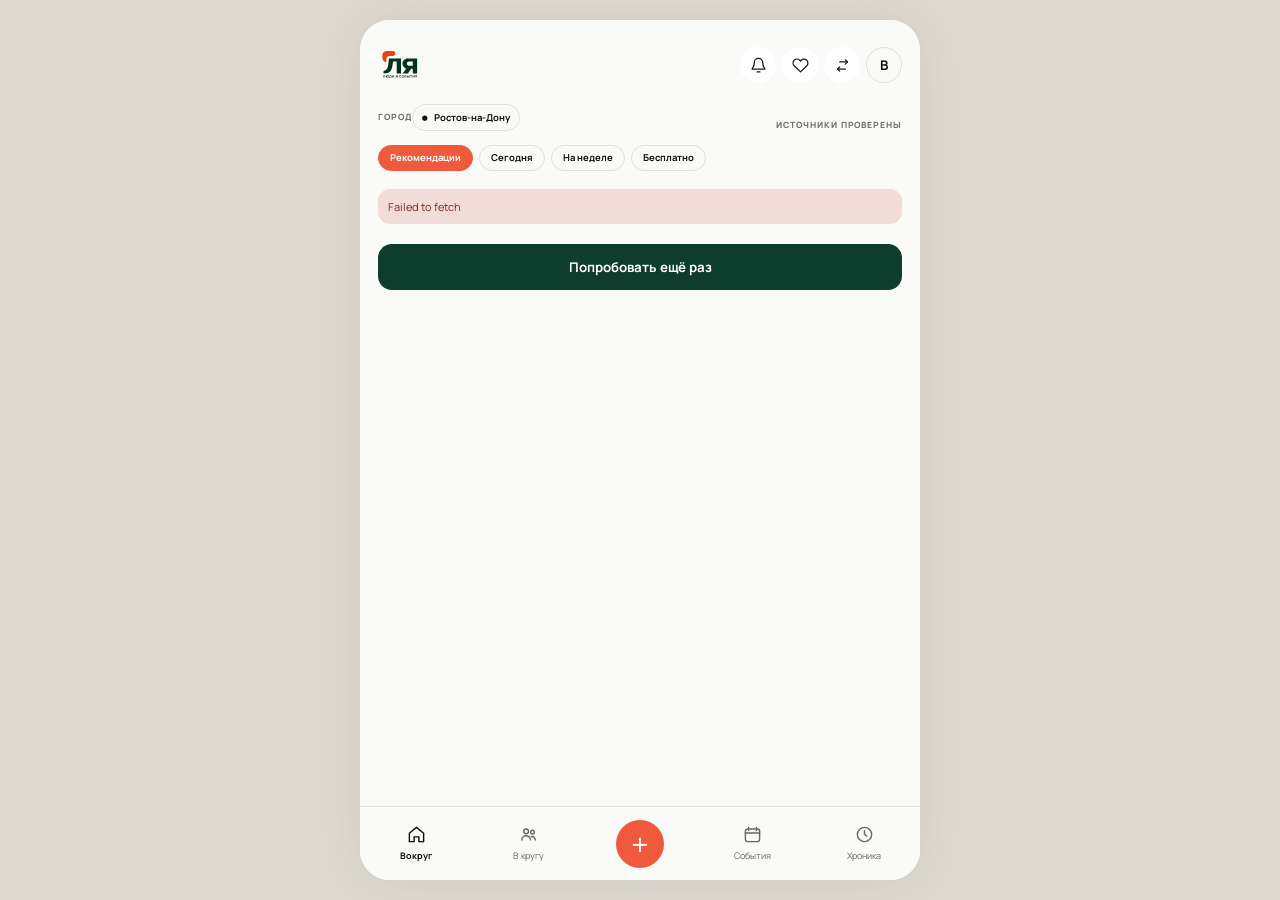
==== index.html @ 8d39cb9f "Bump payment choice assets" ====
<!doctype html>
<html lang="ru">
<head>
  <meta charset="utf-8">
  <meta name="viewport" content="width=device-width,initial-scale=1,viewport-fit=cover">
  <meta name="theme-color" content="#FAFAF8">
  <title>ЛЯ — повод быть вместе</title>
  <meta name="description" content="ЛЯ помогает находить поводы и собирать своих вокруг событий, мест и идей.">
  <link rel="preconnect" href="https://fonts.googleapis.com">
  <link rel="preconnect" href="https://fonts.gstatic.com" crossorigin>
  <link href="https://fonts.googleapis.com/css2?family=Manrope:wght@400;500;600;700;800&display=swap" rel="stylesheet">
  <link rel="stylesheet" href="/styles.css?v=20261005-5">
  <link rel="stylesheet" href="/calendar-day-v2.css?v=20261005-1">
  <link rel="stylesheet" href="/event-detail.css?v=20260924-2">
  <link rel="stylesheet" href="/event-redesign.css?v=20260915-5">
  <link rel="stylesheet" href="/event-management.css?v=20260915-5">
  <link rel="stylesheet" href="/event-preferences.css?v=20260915-5">
  <link rel="stylesheet" href="/afisha.css?v=20261005-2">
  <link rel="stylesheet" href="/avatar-profile.css?v=20260915-5">
  <link rel="stylesheet" href="/home-tools.css?v=20260915-5">
  <link rel="stylesheet" href="/home-discovery.css?v=20261005-1">
  <link rel="stylesheet" href="/place-detail.css?v=20261005-2">
  <link rel="stylesheet" href="/social-hub.css?v=20261005-1">
  <link rel="stylesheet" href="/community-detail.css?v=20261005-2">
  <link rel="stylesheet" href="/create-landing-v2.css?v=20261005-2">
  <link rel="stylesheet" href="/event-circle-invite.css?v=20261005-2">
  <link rel="stylesheet" href="/chronicle-v2.css?v=20261005-2">
  <link rel="stylesheet" href="/profile-v2.css?v=20261005-3">
  <link rel="stylesheet" href="/business-hub.css?v=20261005-9">
</head>
<body>
<div class="app">
  <section class="view active" data-view="home">
    <header class="top"><div><div class="ey">ЛЯ · ВОКРУГ</div><h1>Найди повод быть вместе</h1><p>События, места и люди вокруг — выбери повод и позови своих.</p></div><div class="homeTopActions" id="home-top-actions"><button class="homeToolButton homeNotifications" type="button" aria-label="Оповещения" title="Оповещения"><svg viewBox="0 0 24 24" aria-hidden="true"><path d="M18 8a6 6 0 0 0-12 0c0 7-3 7-3 9h18c0-2-3-2-3-9"></path><path d="M10 21h4"></path></svg><span class="homeToolBadge" hidden></span></button><button class="homeToolButton homeLiked" type="button" aria-label="Понравилось" title="Понравилось"><svg viewBox="0 0 24 24" aria-hidden="true"><path d="M20.8 4.6a5.5 5.5 0 0 0-7.8 0L12 5.7l-1.1-1.1a5.5 5.5 0 0 0-7.8 7.8l1.1 1.1L12 21l7.8-7.5 1.1-1.1a5.5 5.5 0 0 0-.1-7.8z"></path></svg><span class="homeToolBadge" hidden></span></button><button class="homeToolButton homeCompare" type="button" aria-label="Сравнение" title="Сравнение"><svg viewBox="0 0 24 24" aria-hidden="true"><path d="M8 7h11"></path><path d="m16 4 3 3-3 3"></path><path d="M16 17H5"></path><path d="m8 14-3 3 3 3"></path></svg><span class="homeToolBadge" hidden></span></button><button class="avatar js-profile">В</button></div></header>
    <div class="afishaIntro"><div><span class="ey">ГОРОД</span><div class="afishaCity" id="afisha-city-label">Ростов-на-Дону</div></div><span class="ey">ИСТОЧНИКИ ПРОВЕРЕНЫ</span></div>
    <div class="afishaFilters"><button class="active" data-af-filter="for-me">Для меня</button><button data-af-filter="today">Сегодня</button><button data-af-filter="week">На неделе</button><button data-af-filter="free">Бесплатно</button></div>
    <div id="afisha-root"></div>
  </section>

  <section class="view" data-view="calendar">
    <header class="top"><div><div class="ey">ВАШИ ПЛАНЫ ВМЕСТЕ</div><h1 id="calendar-title">События</h1><p>Приглашения, встречи и события, на которые вы уже собираетесь со своими.</p></div><button class="avatar js-profile">В</button></header>
    <div class="calendarModes" id="calendar-modes"><button class="active" data-cal-mode="month">Месяц</button><button data-cal-mode="week">Неделя</button><button data-cal-mode="day">День</button></div>
    <div class="calendarNav"><button id="calendar-prev">←</button><button id="calendar-today">Сегодня</button><button id="calendar-next">→</button></div>
    <div id="calendar-grid" class="calendarGrid"></div>
    <div class="sectionHead dayHead"><div><span class="ey" id="selected-date-label">ВЫБРАННЫЙ ДЕНЬ</span><h2 id="selected-date-title">Сегодня</h2></div></div>
    <div id="day-events"><p class="muted">Войдите, чтобы увидеть события.</p></div>
  </section>

  <section class="view" data-view="create">
    <header class="top"><div><div class="ey">СОЗДАТЬ</div><h1>Собрать своих</h1><p>Создайте повод и позовите людей из своего круга.</p></div><button class="avatar js-profile">В</button></header>
    <button class="choice" id="private-choice"><b>01</b><span><h3>По приглашению</h3><p>Личное событие. Его видят только приглашённые.</p></span></button>
    <button class="choice disabled"><b>02</b><span><h3>Открытое</h3><p>Позже подключим события внутри сообществ.</p></span></button>
    <form class="panel" id="event-form" hidden><span class="ey">НОВОЕ ЛИЧНОЕ СОБЫТИЕ</span><h3>Черновик</h3><label>Название<input id="event-title" required placeholder="Например, спа-девичник"></label><div class="two"><label>Дата<input id="event-date" type="date" required></label><label>Время<input id="event-time" type="time" required></label></div><label>Место<input id="event-place" placeholder="Где встречаемся"></label><label>Ссылка на реальное мероприятие<input id="event-source" type="url" placeholder="https://..."></label><p class="muted" style="margin:-4px 0 12px">Если встреча связана с афишей, сайтом или бронированием — ссылка будет доступна участникам в карточке события.</p><div id="event-status" class="status" hidden></div><button class="primary">Сохранить черновик</button></form>
  </section>

  <section class="view" data-view="communities"><header class="top"><div><div class="ey">СООБЩЕСТВА</div><h1>Люди вокруг интереса</h1><p>Здесь появятся реальные сообщества и их открытые события.</p></div><button class="avatar js-profile">В</button></header><div class="callout"><span class="ey">ПОКА ТИХО</span><h2>Не будем придумывать людей.</h2><p>В тестовой версии сообщества подключим после проверки главного сценария: найти событие → собрать компанию → встретиться.</p></div></section>
  <section class="view" data-view="chronicle"><header class="top"><div><div class="ey">ХРОНИКА</div><h1>То, что было вместе</h1><p>Сохраняйте прожитое и повторяйте встречи, снова приглашая своих.</p></div><button class="avatar js-profile">В</button></header><div id="chronicle-list"><p class="muted">Загружаю хронику…</p></div></section>
  <section class="view standalone eventView" data-view="event"><button class="eventBack" id="event-back">← Назад</button><div id="event-detail-root"><p class="muted">Загружаю событие…</p></div></section>
  <section class="view standalone" data-view="profile"><button class="back js-home">← Главная</button><div id="profile-root"></div></section>
  <section class="view standalone businessView" data-view="business"><div id="business-root"></div></section>
  <section class="view standalone" data-view="login"><button class="back js-home">← Посмотреть приложение</button><div class="auth"><span class="ey">ЛЯ</span><h2 id="auth-title">Вход</h2><div class="tabs" id="auth-tabs"><button id="signup-tab" class="active">Регистрация</button><button id="login-tab">Почта и пароль</button></div><form id="auth-form"><button type="button" class="repeat authPinLogin" id="login-with-pin" hidden>Войти по PIN</button><label id="name-field">Имя<input id="auth-name" required></label><label>Email<input id="auth-email" type="email" autocomplete="email" required></label><label>Пароль<input id="auth-password" type="password" autocomplete="current-password" minlength="6" required></label><button type="button" class="authLink" id="forgot-password" hidden>Не помню пароль</button><div id="auth-status" class="status" hidden></div><button id="auth-submit" class="primary">Создать аккаунт</button></form><div id="password-reset-request" hidden><p class="authIntro">Введите почту аккаунта — пришлём ссылку для восстановления доступа.</p><form id="password-reset-request-form"><label>Email<input id="reset-email" type="email" autocomplete="email" required></label><div id="reset-request-status" class="status" hidden></div><button type="submit" class="primary">Отправить ссылку</button><button type="button" class="authLink authBackLink" id="reset-request-back">← Назад ко входу</button></form></div><div id="password-reset-new" hidden><p class="authIntro">Придумайте новый пароль. Профиль, события, Хроника и сообщества останутся на месте.</p><form id="password-reset-new-form"><label>Новый пароль<input id="reset-new-password" type="password" autocomplete="new-password" minlength="6" required></label><label>Повторите пароль<input id="reset-new-password-2" type="password" autocomplete="new-password" minlength="6" required></label><div id="reset-new-status" class="status" hidden></div><button type="submit" class="primary">Сохранить новый пароль</button><button type="button" class="authLink authBackLink" id="reset-new-restart">Запросить новую ссылку</button></form></div></div></section>

  <div class="pinGate" id="pin-gate" hidden><div class="pinGateCard"><span class="ey">ЛЯ · БЫСТРЫЙ ВХОД</span><h2>Введите PIN</h2><p id="pin-gate-user">4 цифры</p><form id="pin-unlock-form"><input id="pin-unlock-input" class="pinInput" type="password" inputmode="numeric" pattern="[0-9]*" maxlength="4" autocomplete="off" aria-label="PIN"><div id="pin-unlock-status" class="status" hidden></div><button type="submit" class="primary">Войти</button></form><button type="button" class="authLink pinForgot" id="pin-forgot">Не помню PIN</button></div></div>
<div class="pinGate" id="pin-setup-gate" hidden><div class="pinGateCard"><span class="ey">ЛЯ · БЫСТРЫЙ ВХОД</span><h2>Придумайте PIN</h2><p>4 цифры для быстрого входа на этом устройстве. Пароль аккаунта остаётся запасным способом входа.</p><form id="pin-setup-form"><label>PIN<input id="pin-setup-input" class="pinInput" type="password" inputmode="numeric" pattern="[0-9]*" maxlength="4" autocomplete="off" required></label><label>Повторите PIN<input id="pin-setup-input-2" class="pinInput" type="password" inputmode="numeric" pattern="[0-9]*" maxlength="4" autocomplete="off" required></label><div id="pin-setup-status" class="status" hidden></div><button type="submit" class="primary">Сохранить PIN</button></form></div></div>
<div class="afishaCompareBar" id="afisha-compare-bar" hidden></div>
  <div class="afishaModal" id="afisha-compare-modal" hidden><div class="afishaSheet"><div class="afishaSheetHead"><h2>Сравнение</h2><button id="close-afisha-compare">×</button></div><div id="afisha-compare-body"></div></div></div>
  <nav class="bottom" id="bottom-nav"><button class="nav active" data-go="home"><svg viewBox="0 0 24 24" aria-hidden="true"><path d="M3 10.5 12 3l9 7.5V21h-6v-6H9v6H3Z"></path></svg><span>Вокруг</span></button><button class="nav" data-go="communities"><svg viewBox="0 0 24 24" aria-hidden="true"><circle cx="9" cy="8" r="3"></circle><path d="M3.5 19a5.5 5.5 0 0 1 11 0"></path><circle cx="17" cy="9" r="2.3"></circle><path d="M15.5 14.6a4.4 4.4 0 0 1 5 4.4"></path></svg><span>В кругу</span></button><button class="nav plus" data-go="create" aria-label="Создать"><b class="createNavPlus" aria-hidden="true">+</b></button><button class="nav" data-go="calendar"><svg viewBox="0 0 24 24" aria-hidden="true"><rect x="3" y="5" width="18" height="16" rx="3"></rect><path d="M7 3v4M17 3v4M3 10h18"></path></svg><span>События</span></button><button class="nav" data-go="chronicle"><svg viewBox="0 0 24 24" aria-hidden="true"><circle cx="12" cy="12" r="9"></circle><path d="M12 7v5l3 2"></path></svg><span>Хроника</span></button></nav>
</div>

<script>
(function(){
  var root=document.getElementById('afisha-root');
  var seed=[
    {id:'65dd3d87-e1dd-4ab9-bc2b-0fb452de02c6',title:'Ани Лорак. Шоу «Аура»',description:'Большой концерт в Ростове-на-Дону.',category:'music',starts_at:'2026-09-16T18:00:00Z',venue:'Embargo',source_name:'Афиша',source_url:'https://www.afisha.ru/rostov-na-donu/events/na-sentyabr/exhibitions/concerts/',price_text:'от 4 800 ₽',is_free:false},
    {id:'cd24d55d-d829-48f0-be0d-594b1ee0fa69',title:'Найка Казиева. Сольный стендап-концерт',description:'Сольный стендап-концерт.',category:'humor',starts_at:'2026-09-17T17:00:00Z',venue:'Пересвет-арена',source_name:'Афиша',source_url:'https://www.afisha.ru/rostov-na-donu/events/17-sentyabrya/concerts/',price_text:'от 1 500 ₽',is_free:false},
    {id:'4fa73a69-ea56-487a-a6e2-849b9fff98de',title:'Б.А.У.',description:'Концерт тяжёлой музыки.',category:'music',starts_at:'2026-09-18T17:00:00Z',venue:'Кроп Арена',source_name:'Афиша',source_url:'https://www.afisha.ru/rostov-na-donu/schedule_concert/na-sentyabr/s-biletami/',price_text:'от 1 800 ₽',is_free:false},
    {id:'b82e0574-f443-4dae-b992-54e400b35d00',title:'Хор русского рока при свечах. Оркестр CAGMO',description:'Русский рок в оркестровом исполнении при свечах.',category:'music',starts_at:'2026-09-19T15:00:00Z',venue:'ДК «Ростсельмаш»',source_name:'Афиша',source_url:'https://www.afisha.ru/rostov-na-donu/events/19-sentyabrya/concerts/',price_text:'от 2 300 ₽',is_free:false},
    {id:'ec60b4fb-8b98-4995-8624-c53c23b94a65',title:'Шоу виртуозов: Yanni Symphony',description:'Оркестровое шоу в арт-пространстве.',category:'music',starts_at:'2026-09-20T14:00:00Z',venue:'Арт-пространство «Особняк 1898»',source_name:'Афиша',source_url:'https://www.afisha.ru/rostov-na-donu/schedule_concert/na-sentyabr/',price_text:'от 2 000 ₽',is_free:false},
    {id:'eb5d9e67-e95a-4659-8b0e-6d66e35a5558',title:'Марина Девятова',description:'Концерт Марины Девятовой.',category:'music',starts_at:'2026-09-23T16:00:00Z',venue:'ДК «Фестивальный»',source_name:'Афиша',source_url:'https://www.afisha.ru/rostov-na-donu/schedule_concert/na-sentyabr/',price_text:'от 1 800 ₽',is_free:false},
    {id:'50af5285-501d-432e-aea9-411eb2d60b4c',title:'Не все коту масленица',description:'Комедия по пьесе А.Н. Островского.',category:'theatre',starts_at:'2026-09-24T16:00:00Z',venue:'Ростовский театр драмы им. Горького',source_name:'Афиша',source_url:'https://www.afisha.ru/rostov-na-donu/events/na-sentyabr/',price_text:'от 1 700 ₽',is_free:false},
    {id:'7ef31da4-55a1-4fa3-8c60-0227659ec0b5',title:'Симфония Майкла Джексона при свечах. Оркестр CAGMO',description:'Симфоническая программа музыки Майкла Джексона.',category:'music',starts_at:'2026-09-25T16:00:00Z',venue:'ДК «Ростсельмаш»',source_name:'Афиша',source_url:'https://www.afisha.ru/rostov-na-donu/events/25-sentyabrya/',price_text:'от 1 900 ₽',is_free:false},
    {id:'2e4a9c0e-139e-4727-ab38-49ab5d0e5060',title:'Магия свечей. Queen Symphony',description:'Симфоническая программа музыки Queen.',category:'music',starts_at:'2026-09-26T14:00:00Z',venue:'Арт-пространство «Особняк 1898»',source_name:'Афиша',source_url:'https://www.afisha.ru/rostov-na-donu/schedule_concert/na-sentyabr/s-biletami/',price_text:'от 1 500 ₽',is_free:false},
    {id:'db42a8b3-b591-4dd9-9dd1-224eaeab8b6e',title:'Кипелов',description:'Концерт группы «Кипелов».',category:'music',starts_at:'2026-09-30T16:00:00Z',venue:'КСК «Экспресс»',source_name:'Афиша',source_url:'https://www.afisha.ru/rostov-na-donu/events/30-sentyabrya/',price_text:'от 3 000 ₽',is_free:false}
  ];
  var current=seed.slice();
  function esc(s){return String(s==null?'':s).replace(/[&<>"']/g,function(c){return {'&':'&amp;','<':'&lt;','>':'&gt;','"':'&quot;',"'":'&#39;'}[c]})}
  function cat(c){var m={music:'Музыка',theatre:'Театр',humor:'Юмор',exhibition:'Выставки',kids:'С детьми',walks:'Прогулки',food:'Еда',sport:'Спорт'};return m[c]||'Событие'}
  function dt(v,opt){try{return new Intl.DateTimeFormat('ru-RU',opt).format(new Date(v))}catch(e){return ''}}
  function dateKey(v){try{var p=new Intl.DateTimeFormat('en-CA',{year:'numeric',month:'2-digit',day:'2-digit',timeZone:'Europe/Moscow'}).formatToParts(new Date(v)),g=function(t){for(var i=0;i<p.length;i++)if(p[i].type===t)return p[i].value;return ''};return g('year')+'-'+g('month')+'-'+g('day')}catch(e){return ''}}
  function render(items){if(!items.length){root.innerHTML='<div class="afishaEmpty">По этому фильтру пока ничего нет.</div>';return}var h='<div class="afishaFeed">';for(var i=0;i<items.length;i++){var e=items[i];h+='<article class="afishaCard" data-afisha-id="'+esc(e.id)+'" data-free="'+(e.is_free?'1':'0')+'" data-start="'+esc(e.starts_at)+'"><div class="afishaVisual '+esc(e.category)+'"><span class="afishaCategory">'+esc(cat(e.category))+'</span><div class="afishaDateArt">'+dt(e.starts_at,{day:'2-digit',timeZone:'Europe/Moscow'})+'<span>'+dt(e.starts_at,{month:'short',timeZone:'Europe/Moscow'}).replace('.','').toUpperCase()+' · '+dt(e.starts_at,{hour:'2-digit',minute:'2-digit',timeZone:'Europe/Moscow'})+'</span></div></div><div class="afishaBody"><h2>'+esc(e.title)+'</h2>'+(e.description?'<p>'+esc(e.description)+'</p>':'')+'<div class="afishaFacts"><span>'+esc(e.venue||'Место уточняется')+'</span><span>'+esc(e.is_free?'Бесплатно':e.price_text||'Цена у организатора')+'</span></div><div class="afishaActions"><button class="af-like" data-id="'+esc(e.id)+'">♡ Нравится</button><button class="af-compare" data-id="'+esc(e.id)+'">⇄ Сравнить</button><button class="collectCompany" data-id="'+esc(e.id)+'">Позвать своих</button></div><a class="afishaSource" href="'+esc(e.source_url)+'" target="_blank" rel="noopener">Источник: '+esc(e.source_name)+' ↗</a></div></article>'}root.innerHTML=h+'</div>'}
  function fallbackView(name){var views=document.querySelectorAll('.view');for(var i=0;i<views.length;i++)views[i].classList.toggle('active',views[i].getAttribute('data-view')===name);var nav=document.querySelectorAll('.nav');for(var j=0;j<nav.length;j++)nav[j].classList.toggle('active',nav[j].getAttribute('data-go')===name);var bottom=document.getElementById('bottom-nav');if(bottom)bottom.style.display=(name==='profile'||name==='login')?'none':'grid';window.scrollTo(0,0)}
  function session(){try{return JSON.parse(localStorage.getItem('vmeste_session_v1')||'null')}catch(e){return null}}
  function sheet(title,body){var old=document.querySelector('.homeToolsOverlay');if(old)old.remove();var o=document.createElement('div');o.className='homeToolsOverlay';o.innerHTML='<div class="homeToolsSheet"><div class="homeToolsHead"><h2>'+esc(title)+'</h2><button class="homeToolsClose">×</button></div><div class="homeToolsBody">'+body+'</div></div>';document.body.appendChild(o);o.querySelector('.homeToolsClose').onclick=function(){o.remove()};o.onclick=function(e){if(e.target===o)o.remove()};return o}
  function needLogin(){fallbackView('login')}
  function api(url,action,payload,token,done){var x=new XMLHttpRequest();x.open('POST',url,true);x.setRequestHeader('Content-Type','application/json');if(token)x.setRequestHeader('Authorization','Bearer '+token);x.timeout=6500;x.onreadystatechange=function(){if(x.readyState!==4)return;var d={};try{d=JSON.parse(x.responseText||'{}')}catch(e){}done(x.status>=200&&x.status<300,d)};x.onerror=function(){done(false,{})};x.ontimeout=function(){done(false,{})};var b={action:action};for(var k in payload)b[k]=payload[k];x.send(JSON.stringify(b))}
  function topFallback(kind){var s=session();if(!s||!s.access_token){needLogin();return}if(kind==='notifications'){var o=sheet('Оповещения','<div class="homeToolsEmpty">Загружаю…</div>');api('https://nmeoakrpafxhpdrplsuo.supabase.co/functions/v1/vmeste-api','list_events',{},s.access_token,function(ok,d){var b=o.querySelector('.homeToolsBody');if(!ok){b.innerHTML='<div class="homeToolsEmpty">Не удалось загрузить оповещения.</div>';return}var a=(d.invited_events||[]).filter(function(e){return e.invitation_status==='pending'});b.innerHTML=a.length?a.map(function(e){return '<article class="homeNotification"><small>ПРИГЛАШЕНИЕ</small><h3>'+esc(e.title)+'</h3><p>'+esc(e.location_name||'')+'</p></article>'}).join(''):'<div class="homeToolsEmpty">Новых уведомлений пока нет.</div>'})}else if(kind==='liked'){var o2=sheet('Понравилось','<div class="homeToolsEmpty">Загружаю…</div>');api('https://nmeoakrpafxhpdrplsuo.supabase.co/functions/v1/vmeste-afisha-api','feed',{city:'Ростов-на-Дону'},s.access_token,function(ok,d){var b=o2.querySelector('.homeToolsBody');if(!ok){b.innerHTML='<div class="homeToolsEmpty">Не удалось загрузить понравившиеся.</div>';return}var ids=d.liked||[],a=(d.events||[]).filter(function(e){return ids.indexOf(e.id)>=0});b.innerHTML=a.length?a.map(function(e){return '<article class="homeLikedItem"><h3>'+esc(e.title)+'</h3><p>'+esc(e.venue||'')+'</p></article>'}).join(''):'<div class="homeToolsEmpty">Понравившихся мероприятий пока нет.</div>'})}else{var o3=sheet('Сравнение','<div class="homeToolsEmpty">Загружаю…</div>');api('https://nmeoakrpafxhpdrplsuo.supabase.co/functions/v1/vmeste-afisha-api','compare',{},s.access_token,function(ok,d){var b=o3.querySelector('.homeToolsBody'),a=d.events||[];b.innerHTML=ok&&a.length?a.map(function(e){return '<article class="homeLikedItem"><h3>'+esc(e.title)+'</h3><p>'+esc(e.venue||'')+'</p></article>'}).join(''):'<div class="homeToolsEmpty">Для сравнения пока ничего не выбрано.</div>'})}}
  function applyFilter(f){var items=current.slice(),today=dateKey(new Date()),end=new Date();end.setDate(end.getDate()+7);if(f==='today')items=items.filter(function(e){return dateKey(e.starts_at)===today});if(f==='week')items=items.filter(function(e){return new Date(e.starts_at)<=end});if(f==='free')items=items.filter(function(e){return e.is_free});render(items)}

  render(seed);
  document.addEventListener('click',function(e){
    var nav=e.target.closest&&e.target.closest('[data-go]');if(nav){e.preventDefault();e.stopImmediatePropagation();var go=nav.getAttribute('data-go'),businessMode=false;try{businessMode=(typeof window.getLyaProfileMode==='function'?window.getLyaProfileMode():localStorage.getItem('lya_profile_mode_v1'))==='business'}catch(x){}if(businessMode&&go!=='create'&&typeof window.openLyaBusinessSection==='function'){window.openLyaBusinessSection(go);return}fallbackView(go);return}
    var prof=e.target.closest&&e.target.closest('.js-profile');if(prof){e.preventDefault();e.stopImmediatePropagation();var businessMode=false;try{businessMode=(typeof window.getLyaProfileMode==='function'?window.getLyaProfileMode():localStorage.getItem('lya_profile_mode_v1'))==='business'}catch(x){}if(businessMode&&typeof window.openLyaBusinessHub==='function'){window.openLyaBusinessHub();return}fallbackView('profile');if(typeof window.renderProfile==='function')try{window.renderProfile()}catch(x){}return}
    var home=e.target.closest&&e.target.closest('.js-home');if(home){e.preventDefault();e.stopImmediatePropagation();fallbackView('home');return}
    var filter=e.target.closest&&e.target.closest('[data-af-filter]');if(filter){e.preventDefault();e.stopImmediatePropagation();var fs=document.querySelectorAll('[data-af-filter]');for(var i=0;i<fs.length;i++)fs[i].classList.toggle('active',fs[i]===filter);applyFilter(filter.getAttribute('data-af-filter'));return}
    var top=e.target.closest&&e.target.closest('.homeToolButton');if(top){if(top.classList.contains('homeNotifications'))return;e.preventDefault();e.stopImmediatePropagation();topFallback(top.classList.contains('homeLiked')?'liked':'compare');return}
  },true);

  try{var now=encodeURIComponent(new Date().toISOString()),city=encodeURIComponent('Ростов-на-Дону'),url='https://nmeoakrpafxhpdrplsuo.supabase.co/rest/v1/afisha_events?select=id,city,title,description,category,starts_at,ends_at,timezone,venue,source_name,source_url,cover_url,price_text,is_free&city=eq.'+city+'&published=eq.true&starts_at=gte.'+now+'&order=starts_at.asc&limit=60';var x=new XMLHttpRequest();x.open('GET',url,true);x.setRequestHeader('apikey','sb_publishable_44_6dVen8Hq25CDywZKLwA_8PWV4-24');x.timeout=6000;x.onreadystatechange=function(){if(x.readyState===4&&x.status>=200&&x.status<300){try{var d=JSON.parse(x.responseText);if(d&&d.length){current=d;render(d)}}catch(e){}}};x.send()}catch(e){}
})();
</script>

<script defer src="/app.js?v=20261005-11"></script>
<script defer src="/private-event-overrides.js?v=20260915-5"></script>
<script defer src="/event-detail.js?v=20260924-2"></script>
<script defer src="/rsvp-two-state.js?v=20260915-5"></script>
<script defer src="/event-preferences.js?v=20260915-5"></script>
<script defer src="/event-redesign.js?v=20260915-5"></script>
<script defer src="/event-management.js?v=20260915-5"></script>
<script defer src="/afisha.js?v=20261005-4"></script>
<script defer src="/calendar-day-v2.js?v=20261005-1"></script>
<script defer src="/avatar-profile.js?v=20260915-5"></script>
<script defer src="/home-tools.js?v=20261002-2"></script>
<script defer src="/community-store.js?v=20261005-1"></script>
<script defer src="/home-discovery.js?v=20261005-2"></script>
<script defer src="/place-detail.js?v=20261005-3"></script>
<script defer src="/social-hub.js?v=20261005-1"></script>
<script defer src="/community-detail.js?v=20261005-3"></script>
<script defer src="/create-landing-v2.js?v=20261005-7"></script>
<script defer src="/event-circle-invite.js?v=20261005-2"></script>
<script defer src="/chronicle-v2.js?v=20261005-2"></script>
<script defer src="/business-hub.js?v=20261005-11"></script>
<script defer src="/profile-v2.js?v=20261005-6"></script>
</body>
</html>
---- styles.css ----
*{box-sizing:border-box}html{background:#d9d6cf}body{margin:0;background:#FAFAF8;color:#171815;font:14px Arial,sans-serif}.app{width:min(100%,560px);min-height:100vh;margin:auto;background:#FAFAF8;position:relative;box-shadow:0 0 50px #00000012}.view{display:none;min-height:100vh;padding:28px 22px 108px}.view.active{display:block}.ey{font-size:10px;font-weight:700;letter-spacing:1.7px}.top{display:flex;justify-content:space-between;gap:15px;margin-bottom:24px}.top h1,h1,h2,h3{font-family:Georgia,serif;font-weight:500}.top h1{font-size:38px;line-height:1;margin:7px 0 8px}.top p,.muted,.choice p,.community p,.history p{font-size:12px;line-height:1.5;color:#77776f;margin:0}.avatar{width:40px;height:40px;border:0;border-radius:50%;background:#171815;color:#fff;font-weight:700}.filters{display:flex;gap:8px;overflow:auto;margin:0 -22px 20px;padding:0 22px}.filters button{border:1px solid #d8d1c6;border-radius:99px;background:transparent;padding:9px 14px;white-space:nowrap}.filters .active{background:#171815;color:#fff}.hero{min-height:300px;border-radius:28px;background:#30332f;color:#fff;padding:22px;display:flex;flex-direction:column;justify-content:flex-end;position:relative;overflow:hidden}.hero:after{content:"";position:absolute;width:220px;height:220px;border:1px solid #ffffff30;border-radius:50%;right:-55px;top:-35px}.hero .date{position:absolute;top:22px;left:22px;font-size:10px;letter-spacing:1.4px}.hero .num{position:absolute;right:24px;top:62px;font:italic 84px Georgia;color:#e87055}.hero h2{font-size:34px;margin:0 0 7px;position:relative}.hero p{color:#d4d6d1;position:relative;max-width:300px}.heroFoot{display:flex;justify-content:space-between;border-top:1px solid #ffffff33;padding-top:14px;margin-top:15px;position:relative}.sectionHead{margin:32px 0 14px}.sectionHead h2{font-size:28px;margin:5px 0}.cards{display:grid;gap:12px}.card{display:grid;grid-template-columns:108px 1fr;background:#fff;border-radius:20px;overflow:hidden;min-height:148px}.art{padding:12px;position:relative}.art.clay{background:#c67861}.art.sage{background:#aab49b}.art.dark{background:#34383b;color:#fff}.art span{font-size:8px;font-weight:700;letter-spacing:.8px}.art b{position:absolute;bottom:10px;left:12px;font:italic 34px Georgia}.copy{padding:15px}.copy small{font-size:8px;color:#777}.copy h3{font-size:20px;margin:8px 0 5px}.copy p{font-size:11px;color:#777;margin:0}.copy>div{display:flex;justify-content:space-between;margin-top:17px;font-size:10px}.callout{margin-top:34px;background:#e7dfd2;border-radius:24px;padding:26px}.callout h2{font-size:31px;margin:7px 0}.callout p{color:#66685f}.week{display:grid;grid-template-columns:repeat(7,1fr);gap:5px;margin-bottom:28px}.week>div{text-align:center;padding:10px 2px;border-radius:15px}.week span{display:block;font-size:8px;color:#777;margin-bottom:6px}.week b{font:500 18px Georgia}.week .selected{background:#171815;color:#fff}.week .selected span{color:#ddd}.timeline{display:grid;grid-template-columns:60px 1fr;gap:14px;border-top:1px solid #d8d1c6;padding:18px 0}.time{font:17px Georgia}.timelineCard{background:#fff;border-radius:18px;padding:16px}.timelineCard h3{font-size:22px;margin:6px 0}.choice{width:100%;display:grid;grid-template-columns:44px 1fr;gap:12px;text-align:left;border:1px solid #d8d1c6;background:#fff;border-radius:20px;padding:18px;margin-bottom:11px}.choice>b{font:italic 22px Georgia}.choice h3{font-size:20px;margin:0 0 5px}.choice.disabled{opacity:.5}.panel,.auth{background:#fff;border-radius:22px;padding:18px;margin-top:16px}.panel h3,.auth h2{font-size:24px;margin:8px 0 16px}.panel label,.auth label{display:grid;gap:6px;font-size:10px;font-weight:700;margin-bottom:12px}.panel input,.auth input{border:1px solid #d8d1c6;border-radius:12px;padding:12px;background:#fff}.two{display:grid;grid-template-columns:1fr 1fr;gap:10px}.primary{width:100%;border:0;border-radius:14px;padding:14px;background:#171815;color:#fff;font-weight:700}.status{font-size:11px;padding:10px;border-radius:12px;background:#e7efe1;color:#36513a;margin:8px 0}.status.error{background:#f2dcd7;color:#762d20}.community{display:grid;grid-template-columns:60px 1fr;gap:12px;background:#fff;border-radius:20px;padding:18px;margin-bottom:11px}.community>b{font:italic 32px Georgia;color:#a96855}.community h3{font-size:22px;margin:0 0 5px}.community small{font-size:9px;font-weight:700;letter-spacing:.6px}.history{display:grid;grid-template-columns:68px 1fr;gap:15px;border-top:1px solid #d8d1c6;padding:20px 0}.history>div:first-child b{display:block;font:500 36px Georgia}.history>div:first-child span{font-size:9px}.history h3{font-size:23px;margin:0 0 5px}.repeat{border:1px solid #d8d1c6;background:transparent;border-radius:99px;padding:8px 12px}.standalone{padding-top:30px}.back{border:0;background:transparent;color:#777;padding:0}.mark{width:80px;height:80px;border-radius:50%;display:grid;place-items:center;background:#171815;color:#fff;font:32px Georgia;margin:40px 0 18px}.profileForm{margin-top:24px}.profileForm label{display:grid;gap:6px;font-size:10px;font-weight:700;margin-bottom:12px}.profileForm input{border:1px solid #d8d1c6;border-radius:12px;padding:12px}.tabs{display:grid;grid-template-columns:1fr 1fr;border:1px solid #777;border-radius:30px;padding:3px;margin:18px 0}.tabs button{border:0;background:transparent;border-radius:25px;padding:9px}.tabs .active{background:#171815;color:#fff}.bottom{position:fixed;bottom:0;left:50%;transform:translateX(-50%);width:min(560px,100%);height:82px;background:#FAFAF8F2;border-top:1px solid #d8d1c6;display:grid;grid-template-columns:repeat(5,1fr);z-index:10}.nav{border:0;background:transparent;color:#888;display:flex;flex-direction:column;align-items:center;justify-content:center;gap:4px;font-size:9px}.nav.active{color:#171815;font-weight:700}.nav.plus{font-size:24px}.nav.plus span{font-size:9px}.eventRow{display:flex;justify-content:space-between;gap:12px;padding:14px 0;border-top:1px solid #d8d1c6}.eventRow h3{margin:0 0 4px;font-size:18px}.tag{font-size:9px;background:#e4ddd3;border-radius:20px;padding:6px 9px;height:max-content}
.calendarModes{display:grid;grid-template-columns:repeat(3,1fr);gap:4px;border:1px solid #d8d1c6;border-radius:99px;padding:4px;margin-bottom:12px}.calendarModes button{border:0;background:transparent;border-radius:99px;padding:10px 6px;font-size:11px}.calendarModes button.active{background:#171815;color:#fff}.calendarNav{display:grid;grid-template-columns:44px 1fr 44px;gap:8px;margin-bottom:16px}.calendarNav button{border:1px solid #d8d1c6;background:transparent;border-radius:14px;padding:10px}.calendarGrid{background:#fff;border-radius:22px;padding:12px}.monthWeekdays{display:grid;grid-template-columns:repeat(7,1fr);gap:3px;margin-bottom:5px}.monthWeekdays span{text-align:center;font-size:8px;font-weight:700;color:#999;padding:5px 0}.monthCells{display:grid;grid-template-columns:repeat(7,1fr);gap:3px}.monthDay{min-height:58px;border:0;background:#f8f5ef;border-radius:12px;padding:7px 4px;text-align:center;position:relative;color:#171815}.monthDay.outside{opacity:.32}.monthDay.selected{background:#171815;color:#fff}.monthDay.today:not(.selected){box-shadow:inset 0 0 0 1px #171815}.monthDay b{display:block;font:500 15px Georgia}.monthDayDots{display:flex;justify-content:center;gap:2px;margin-top:7px}.monthDayDots i{width:4px;height:4px;border-radius:50%;background:#c67861}.monthDay.selected .monthDayDots i{background:#f4f0e8}.weekGrid{display:grid;grid-template-columns:repeat(7,minmax(54px,1fr));gap:5px;overflow-x:auto;padding-bottom:4px}.weekDay{border:1px solid #e3ddd3;background:#fff;border-radius:16px;padding:10px 6px;min-height:120px;text-align:left}.weekDay.selected{background:#171815;color:#fff}.weekDay small{font-size:8px;color:#888}.weekDay.selected small{color:#ccc}.weekDay b{display:block;font:500 22px Georgia;margin:4px 0 10px}.weekMiniEvent{font-size:8px;line-height:1.25;padding:5px 6px;background:#eee7dc;border-radius:8px;margin-top:4px;color:#35362f;overflow:hidden;text-overflow:ellipsis}.weekDay.selected .weekMiniEvent{background:#ffffff18;color:#fff}.dayModeCard{background:#fff;border-radius:22px;padding:20px;text-align:center}.dayModeCard b{display:block;font:500 48px Georgia}.dayModeCard span{font-size:10px;letter-spacing:1px;color:#777}.dayHead{margin-top:24px}.calendarEvent{background:#fff;border-radius:18px;padding:15px;margin-bottom:10px}.calendarEventTop{display:flex;justify-content:space-between;gap:10px;align-items:flex-start}.calendarEvent h3{font-size:20px;margin:0 0 5px}.calendarEventActions{display:flex;flex-wrap:wrap;gap:8px;margin-top:12px}.smallPrimary{border:0;border-radius:99px;padding:9px 12px;background:#171815;color:#fff;font-size:10px;font-weight:700}.inviteBox{margin-top:12px;padding:13px;background:#f1ece3;border-radius:15px}.inviteLink{width:100%;border:1px solid #d8d1c6;border-radius:10px;padding:10px;background:#fff;font-size:11px}.inviteLinkActions{display:flex;gap:8px;margin-top:8px}.inviteLinkActions button{flex:1}.inviteOverlay{position:fixed;inset:0;background:#0008;z-index:50;display:grid;place-items:end center;padding:20px}.inviteSheet{width:min(100%,520px);background:#f4f0e8;border-radius:28px 28px 18px 18px;padding:22px;box-shadow:0 20px 60px #0004}.inviteSheet h2{font-size:28px;margin:7px 0 8px}.inviteSheetMeta{background:#fff;border-radius:18px;padding:14px;margin:16px 0}.inviteSheetActions{display:grid;gap:8px}.inviteClose{border:0;background:transparent;color:#777;margin-top:10px;width:100%;padding:8px}.shareOk{font-size:10px;color:#36513a;margin-top:7px}.emptyDay{background:#fff;border-radius:18px;padding:20px;color:#777;font-size:12px}.eventKind{font-size:8px;letter-spacing:.8px;font-weight:700;color:#9a6b59;margin-bottom:5px}
@media(min-width:700px){body{padding:20px 0}.app{border-radius:30px;overflow:hidden;min-height:calc(100vh - 40px)}.bottom{bottom:20px;border-radius:0 0 30px 30px}.view{min-height:calc(100vh - 40px)}}
/* CALENDAR → DISCOVERY · 2026-10-05 */
.calendarDiscover{margin-top:14px;padding:18px;border:1px solid #e2ddd5;border-radius:20px;background:#fff}.calendarDiscover h3{margin:5px 0 6px;font-size:20px;line-height:1.1}.calendarDiscover p{margin:0 0 13px;color:#77776f;font-size:11px;line-height:1.45}.calendarDiscover .calendar-discover-button{width:100%}

/* CALENDAR DAY LIST · 2026-10-05 */
.calendarDaySection{margin-top:14px}
.calendarDaySectionHead{display:flex;align-items:flex-end;justify-content:space-between;gap:12px;margin-bottom:9px}
.calendarDaySectionHead>span:last-child{font-size:10px;color:#77776f;font-weight:700}
.calendarDaySectionHead h3{font-size:20px;line-height:1.08;margin:4px 0 0}
.calendarDayDiscovery{padding-top:14px;border-top:1px solid #e8e3dc}
.calendarSuggestions{display:grid;gap:8px}
.calendarSuggestion{display:grid;grid-template-columns:minmax(0,1fr) auto;gap:12px;align-items:center;background:#fff;border:1px solid #e5e0d9;border-radius:16px;padding:12px 12px 12px 14px}
.calendarSuggestionBody{min-width:0}.calendarSuggestionBody h3{font-size:15px;line-height:1.15;margin:4px 0 5px}.calendarSuggestionBody p{margin:0;color:#74746e;font-size:9.5px;line-height:1.4}
.calendarSuggestionAction{min-height:34px;border:0;border-radius:999px;background:#171815;color:#fff;padding:0 12px;font-size:9.5px;font-weight:800;white-space:nowrap}
.calendarSuggestionEmpty{padding:16px;border:1px dashed #d9d2c9;border-radius:14px;color:#77776f;font-size:10px;text-align:center}
.calendarDayDiscovery>.calendar-discover-button{width:100%;margin-top:9px}
@media(max-width:380px){.calendarSuggestion{grid-template-columns:1fr}.calendarSuggestionAction{width:100%}}

/* AUTH · PIN + RECOVERY · 2026-10-05 */
.authLink{border:0;background:transparent;color:#5f665f;font:700 10px/1.2 Manrope,Arial,sans-serif;padding:5px 0;text-align:left}
.authBackLink{display:block;margin-top:10px;text-align:center;width:100%}
.authIntro{margin:0 0 14px;color:#6e746f;font-size:11px;line-height:1.5}
.pinGate{position:fixed;inset:0;z-index:1200;background:#FAFAF8;display:grid;place-items:center;padding:24px}
.pinGate[hidden]{display:none}
.pinGateCard{width:min(100%,380px);background:#fff;border:1px solid #e2ddd5;border-radius:24px;padding:24px;box-shadow:0 24px 70px #00000014}
.pinGateCard h2{font:700 28px/1.05 Manrope,Arial,sans-serif;margin:8px 0 7px}
.pinGateCard>p{color:#747a75;font-size:11px;line-height:1.5;margin:0 0 18px}
.pinGateCard form{display:grid;gap:10px}
.pinGateCard label{display:grid;gap:6px;font-size:10px;font-weight:800}
.pinInput{height:54px;border:1px solid #d8d1c6;border-radius:15px;background:#fff;padding:0 16px;text-align:center;font:800 25px/1 Manrope,Arial,sans-serif;letter-spacing:.38em}
.pinInput:focus{outline:none;border-color:#171815}
.pinForgot{display:block;margin:12px auto 0;text-align:center}
.pinGate .status{margin:0}

.authPinLogin{width:100%;margin:0 0 14px;padding:12px 14px;border-color:#171815;background:#fff;color:#171815;font:800 11px/1 Manrope,Arial,sans-serif}
.authPinLogin[hidden]{display:none}
.authPinLogin:disabled{opacity:.55}
---- calendar-day-v2.css ----
.calendarDayOverlay{position:fixed;inset:0;z-index:270;background:#F7F3EC;display:flex;justify-content:center}.calendarDayScreen{width:min(100%,560px);min-height:100%;display:flex;flex-direction:column;background:#F7F3EC}.calendarDayHeader{display:grid;grid-template-columns:42px minmax(0,1fr) 42px;align-items:start;gap:10px;padding:calc(16px + env(safe-area-inset-top)) 18px 14px;border-bottom:1px solid #E3DED5;background:#FFFDF9}.calendarDayBack{width:38px;height:38px;border:0;border-radius:50%;background:#F1EFEA;color:#283346;font-size:25px;line-height:1}.calendarDayHeader>div{min-width:0;text-align:center}.calendarDayHeader span{display:block;color:#8A93A2;font:700 8px/1 Inter,Arial,sans-serif;letter-spacing:1.6px}.calendarDayHeader h2{margin:5px 0 0;color:#121210;font:400 20px/1.18 Prata,Georgia,serif}.calendarDayBody{flex:1;overflow:auto;padding:18px 16px 110px}.calendarDayList{display:grid;gap:9px}.calendarDayEvent{width:100%;display:grid;grid-template-columns:54px minmax(0,1fr) 18px;gap:11px;align-items:center;border:1px solid #E3DED5;border-radius:16px;background:#FFFDF9;padding:11px 12px;text-align:left}.calendarDayTime{color:#0D4B38;font:700 12px/1 Inter,Arial,sans-serif}.calendarDayEventCopy{min-width:0}.calendarDayEventCopy strong{display:block;color:#151719;font:700 13px/1.2 Inter,Arial,sans-serif;white-space:nowrap;overflow:hidden;text-overflow:ellipsis}.calendarDayEventCopy small{display:block;margin-top:4px;color:#7E8796;font:400 10px/1.25 Inter,Arial,sans-serif;white-space:nowrap;overflow:hidden;text-overflow:ellipsis}.calendarDayArrow{color:#9AA09A;font-size:20px}.calendarDayEmpty,.calendarDayLoading{border:1px solid #E3DED5;border-radius:18px;background:#FFFDF9;padding:22px;color:#7E8796;font-size:11px}.calendarDayEmpty{display:grid;gap:8px}.calendarDayEmpty strong{color:#20242B;font-size:13px}.calendarDayLogin{justify-self:start;border:0;border-radius:12px;background:#0D4B38;color:#fff;padding:10px 14px;font:700 10px Inter,Arial,sans-serif}.calendarDayBottom{position:fixed;left:50%;transform:translateX(-50%);bottom:0;width:min(100%,560px);padding:10px 16px calc(12px + env(safe-area-inset-bottom));background:linear-gradient(180deg,rgba(247,243,236,0),#F7F3EC 26%)}.calendarDayCreate{width:100%;height:48px;border:0;border-radius:15px;background:#FF4B36;color:#fff;font:700 12px Inter,Arial,sans-serif;box-shadow:0 8px 20px rgba(255,75,54,.16)}.myEventsCalendarPane #calendar-reminder-control,.myEventsCalendarPane .dayHead,.myEventsCalendarPane #day-events{display:none!important}@media(max-width:380px){.calendarDayHeader h2{font-size:18px}.calendarDayBody{padding-left:12px;padding-right:12px}.calendarDayEvent{grid-template-columns:48px minmax(0,1fr) 16px;padding:10px}.calendarDayCreate{height:46px}}

/* DAY VIEW: PLANS + IDEAS · 2026-10-05 */
.calendarDayHeader h2{white-space:nowrap;font-family:Manrope,Inter,Arial,sans-serif;font-weight:500;font-size:19px}
.calendarDayBody{padding-bottom:105px}
.calendarDaySection{display:grid;gap:9px;margin-bottom:22px}
.calendarDaySectionHead>span{display:block;color:#8A93A2;font:800 8px/1 Manrope,Inter,Arial,sans-serif;letter-spacing:1.35px}
.calendarDaySectionHead h3{margin:6px 0 0;color:#171915;font:800 20px/1.08 Manrope,Inter,Arial,sans-serif;letter-spacing:-.025em}
.calendarDayEmptyCompact{padding:17px 18px}
.calendarDayIdeaList{display:grid;gap:8px}
.calendarDayIdea{display:grid;grid-template-columns:minmax(0,1fr) auto;gap:10px;align-items:center;border:1px solid #E3DED5;border-radius:16px;background:#FFFDF9;padding:12px}
.calendarDayIdeaCopy{min-width:0}.calendarDayIdeaCopy>span{display:block;color:#0D4B38;font:800 8px/1 Manrope,Inter,Arial,sans-serif;letter-spacing:.08em;text-transform:uppercase}
.calendarDayIdeaCopy strong{display:block;margin-top:5px;color:#151719;font:750 13px/1.2 Manrope,Inter,Arial,sans-serif}
.calendarDayIdeaCopy small{display:block;margin-top:4px;color:#7E8796;font:500 9.5px/1.25 Manrope,Inter,Arial,sans-serif}
.calendarDayIdeaAction{min-height:34px;border:0;border-radius:999px;background:#171815;color:#fff;padding:0 12px;font:800 9px Manrope,Inter,Arial,sans-serif;white-space:nowrap}
.calendarDayAll{width:100%;height:38px;margin-top:9px;border:1px solid #D8D2C9;border-radius:999px;background:transparent;color:#2C302D;font:800 9.5px Manrope,Inter,Arial,sans-serif}
@media(max-width:380px){.calendarDayHeader h2{font-size:17px}.calendarDayIdea{grid-template-columns:1fr}.calendarDayIdeaAction{width:100%}}
---- event-detail.css ----
.eventView{padding:18px 18px 40px}.eventBack{border:0;background:transparent;padding:8px 0 14px;color:#666}.eventCover{position:relative;width:100%;aspect-ratio:16/10;border-radius:24px;overflow:hidden;background:linear-gradient(135deg,#d7cbbd,#9da894);display:grid;place-items:center;margin-bottom:18px}.eventCover img{width:100%;height:100%;object-fit:cover;display:block}.eventCoverPlaceholder{font:italic 56px Georgia;color:#ffffffaa}.coverEdit{position:absolute;right:12px;bottom:12px;border:0;border-radius:99px;background:#171815;color:#fff;padding:10px 13px;font-weight:700}.eventDetailTitle{font:500 38px/1 Georgia;margin:7px 0 12px}.eventMeta{display:grid;grid-template-columns:1fr 1fr;gap:10px;margin:18px 0}.eventMeta>div{background:#fff;border-radius:17px;padding:13px}.eventMeta small{display:block;font-size:9px;letter-spacing:1px;color:#888;margin-bottom:5px}.eventMeta b{font:500 16px Georgia}.eventSection{margin:26px 0}.eventSectionHead{display:flex;align-items:flex-end;justify-content:space-between;gap:12px;margin-bottom:12px}.eventSectionHead h3{font-size:26px;margin:4px 0 0}.rsvp{display:grid;grid-template-columns:repeat(2,1fr);gap:7px}.rsvp button{border:1px solid #d8d1c6;background:#fff;border-radius:14px;padding:12px 5px;font-size:11px;font-weight:700}.rsvp button.active{background:#171815;color:#fff;border-color:#171815}.participantSummary{display:flex;gap:8px;flex-wrap:wrap;margin-bottom:12px}.participantSummary span{border-radius:99px;background:#e7dfd2;padding:7px 10px;font-size:10px}.participantList{background:#fff;border-radius:20px;overflow:hidden}.personRow{display:flex;align-items:center;gap:10px;padding:12px 14px;border-bottom:1px solid #eee9e1}.personRow:last-child{border-bottom:0}.personAvatar{width:34px;height:34px;border-radius:50%;background:#30332f;color:#fff;display:grid;place-items:center;font:16px Georgia;overflow:hidden;flex:0 0 auto}.personAvatar img{width:100%;height:100%;object-fit:cover}.personRow strong{font-size:12px}.personRow small{display:block;color:#888;font-size:10px;margin-top:2px}.eventActions{display:flex;gap:8px;flex-wrap:wrap}.eventActions button{flex:1 1 150px}.inviteBox{margin-top:10px}.inviteUrl{width:100%;border:1px solid #d8d1c6;border-radius:12px;padding:11px;background:#fff;font-size:11px}.chatBox{background:#fff;border-radius:22px;padding:12px}.chatMessages{display:grid;gap:9px;max-height:360px;overflow:auto;padding:4px}.message{max-width:84%;background:#f0ece5;border-radius:15px;padding:9px 11px}.message.mine{margin-left:auto;background:#dfe8d8}.message b{display:block;font-size:10px;margin-bottom:3px}.message p{margin:0;white-space:pre-wrap;word-break:break-word;font-size:12px;line-height:1.35}.message time{display:block;font-size:8px;color:#888;margin-top:5px}.chatForm{display:grid;grid-template-columns:1fr auto;gap:8px;margin-top:10px}.chatForm textarea{resize:none;border:1px solid #d8d1c6;border-radius:14px;padding:10px;font:13px Arial;min-height:44px;max-height:100px}.chatForm button{border:0;border-radius:14px;background:#171815;color:#fff;padding:0 14px;font-weight:700}.chatLocked{background:#eee8de;border-radius:16px;padding:14px;color:#6f6e67;font-size:11px;line-height:1.45}.eventHint{font-size:10px;color:#888;margin-top:8px}.coverUploadStatus{position:absolute;left:12px;bottom:12px;background:#ffffffdd;border-radius:10px;padding:7px 9px;font-size:9px;max-width:60%}.eventExternalLink{display:block;margin-top:10px;background:#fff;border:1px solid #d8d1c6;border-radius:14px;padding:12px 14px;color:#171815;text-decoration:none;font-weight:700}.eventDanger{border-top:1px solid #d8d1c6;padding-top:22px}.finishEvent,.deleteEvent{width:100%;border-radius:14px;padding:13px;font-weight:700;margin-top:8px}.finishEvent{border:1px solid #171815;background:#171815;color:#fff}.deleteEvent{border:1px solid #b56555;background:transparent;color:#8a3d31}.chronicleEvent{cursor:pointer}.chronicleEvent:hover{background:#ffffff66}@media(min-width:700px){.eventView{padding:24px 28px 50px}}
---- event-redesign.css ----
@import url('https://fonts.googleapis.com/css2?family=Inter:wght@400;500;600;700&family=Prata&display=swap');

.eventView{--vm-bg:#F7F4EE;--vm-surface:#FFFDF9;--vm-text:#102343;--vm-text2:#748096;--vm-line:#E8E4DE;--vm-primary:#34472F;--vm-primary-soft:#E8ECE4;--vm-secondary:#F7E3DE;--vm-love:#FF4C59;--vm-icon:#F2F0EB;padding:0 0 22px!important;background:var(--vm-surface);min-height:100vh;color:var(--vm-text);font-family:Inter,Arial,sans-serif}.eventView>.eventBack{display:none}.eventView #event-detail-root{padding:0}.eventView button,.eventView input,.eventView textarea{font-family:Inter,Arial,sans-serif}

.eventHero{position:relative;height:36vh;max-height:320px;min-height:260px;overflow:hidden;background:#cfc8be}.eventHero>img{width:100%;height:100%;object-fit:cover;display:block}.eventHero:after{content:"";position:absolute;inset:0;background:linear-gradient(180deg,rgba(0,0,0,.04),rgba(0,0,0,0) 42%,rgba(0,0,0,.08) 60%,rgba(0,0,0,.54) 100%);pointer-events:none}.eventHeroPlaceholder{width:100%;height:100%;display:grid;place-items:end start;padding:20px;background:linear-gradient(145deg,#9fa98f,#d2b99f);font:400 34px/1.02 Prata,Georgia,serif;color:#fff}
.eventHeroCircle{position:absolute;z-index:7;top:12px;width:44px;height:44px;border:0;border-radius:50%;background:rgba(255,253,249,.96);color:#15191e;display:grid;place-items:center;box-shadow:0 4px 12px rgba(0,0,0,.05)}.eventHeroCircle svg{width:22px;height:22px;fill:none;stroke:currentColor;stroke-width:1.7;stroke-linecap:round;stroke-linejoin:round}.eventHeroBack{left:12px}.eventHeroBack svg{width:26px;height:26px}.eventHeroActions{position:absolute;z-index:8;right:12px;top:0;display:flex;align-items:flex-start;gap:8px}.eventHeroActions .eventHeroCircle{position:relative;top:12px}.eventHeroLike.active{color:var(--vm-love)}.eventHeroLike.active svg path{fill:var(--vm-love);stroke:var(--vm-love)}#event-hero-compare.active{color:var(--vm-primary)}.eventCompareUnit{position:relative;display:grid;justify-items:center}.eventCompareUnit>span{position:absolute;top:58px;white-space:nowrap;background:rgba(24,26,26,.88);color:#fff;border-radius:11px;padding:4px 8px;font-size:9px;line-height:1}.eventCoverChange{position:absolute;z-index:7;right:13px;bottom:20px;border:0;border-radius:14px;padding:6px 8px;background:rgba(255,253,249,.9);color:#253047;font-size:10px;font-weight:600}.eventHero .coverUploadStatus{position:absolute;z-index:7;left:14px;bottom:19px;color:#fff;font-size:10px}
.eventHeroCopy{position:absolute;z-index:5;left:14px;right:16px;bottom:22px;color:#fff}.eventHeroEy{display:block;margin-bottom:5px;font-size:8px;letter-spacing:1.7px;font-weight:500;text-transform:uppercase}.eventHeroCopy h1{margin:0;max-width:93%;font:400 clamp(30px,8vw,38px)/1.04 Prata,Georgia,serif;letter-spacing:-.45px;text-shadow:0 2px 8px rgba(0,0,0,.12)}.eventHeroCopy p{max-width:90%;margin:6px 0 0;font-size:13px;line-height:1.3;color:rgba(255,255,255,.96)}.eventGalleryCount{position:absolute;z-index:6;right:13px;bottom:7px;color:#fff;font-size:9px;font-weight:500}.eventGalleryDots{position:absolute;z-index:6;left:50%;bottom:7px;transform:translateX(-50%);display:flex;gap:3px}.eventGalleryDots i{width:3px;height:3px;border-radius:50%;background:rgba(255,255,255,.38)}.eventGalleryDots i.active{background:#fff}

.eventContent{padding:0 14px 20px;background:var(--vm-surface)}.eventFinishedBadge{display:inline-flex;margin-top:12px;border-radius:999px;background:var(--vm-primary-soft);color:var(--vm-primary);padding:5px 8px;font-size:8px;letter-spacing:1px;font-weight:700}.eventFacts{display:grid;grid-template-columns:1fr 1fr;padding:14px 0 13px;border-bottom:1px solid var(--vm-line)}.eventFact{display:grid;grid-template-columns:36px 1fr;gap:8px;align-items:center;min-width:0}.eventFact+.eventFact{border-left:1px solid var(--vm-line);padding-left:12px}.eventFactIcon{width:36px;height:36px;border-radius:50%;background:var(--vm-icon);display:grid;place-items:center;color:#11151b}.eventFactIcon svg{width:19px;height:19px;fill:none;stroke:currentColor;stroke-width:1.7;stroke-linecap:round;stroke-linejoin:round}.eventFact strong,.eventFactPlace{display:block;margin:0;border:0;background:none;padding:0;color:#11151c;font:700 13px/1.16 Inter,Arial,sans-serif;text-align:left;max-width:100%}.eventFactPlace b{display:none}.eventFact small{display:block;margin-top:2px;color:var(--vm-text2);font-size:10px;line-height:1.2;min-height:12px}

.eventPeopleStrip{display:flex;justify-content:space-between;align-items:center;gap:7px;padding:14px 0 12px}.eventInviteGroup{display:flex;align-items:center;min-width:0;flex:1}.eventInviteUnit{display:grid;justify-items:center;gap:3px;margin-right:7px}.eventInviteUnit small{font-size:9px;color:#4f5868}.eventInviteCircle{width:42px;height:42px;border:0;border-radius:50%;background:var(--vm-icon);color:#4f5868;font-size:27px;font-weight:300;line-height:1}.eventAvatarStack{display:flex;align-items:center;min-width:0}.eventMiniAvatar,.eventMorePeople{width:42px;height:42px;border-radius:50%;border:2px solid var(--vm-surface);margin-left:-10px;display:grid;place-items:center;overflow:hidden;flex:0 0 auto;background:#e9e6df;color:#53617f;font-weight:700}.eventAvatarStack>*:first-child{margin-left:0}.eventMiniAvatar img{width:100%;height:100%;object-fit:cover}.eventMiniAvatarFallback{background:#29364f;color:#fff}.eventMorePeople{font-size:10px}.eventGoingCount{display:flex;align-items:center;gap:6px;border:0;border-radius:15px;background:#F5F3EF;padding:9px 8px 9px 11px;color:#4e596c;white-space:nowrap;font:500 12px Inter,Arial,sans-serif}.eventGoingCount b{font-size:23px;line-height:.7;font-weight:300;color:#3f4b5e}
.eventDecision{display:grid;grid-template-columns:1.08fr .92fr;gap:8px;margin:0 0 14px}.eventDecision button{min-height:50px;border:0;border-radius:16px;font:700 14px Inter,Arial,sans-serif}.eventDecision button span{font-size:18px;margin-right:6px}.eventYes{background:var(--vm-primary);color:#fff;box-shadow:none}.eventYes.active{box-shadow:0 0 0 2px rgba(52,71,47,.18)}.eventNo{background:var(--vm-secondary);color:#171719}.eventNo.active{box-shadow:0 0 0 2px rgba(181,117,101,.12)}.eventOrganizerState{margin:0 0 12px;color:var(--vm-text2);font-size:10px;font-weight:500}.eventDescription{position:relative;margin:0 0 15px;padding-right:44px}.eventDescriptionText{display:-webkit-box;-webkit-line-clamp:2;-webkit-box-orient:vertical;overflow:hidden;margin:0;color:#21252c;font-size:14px;line-height:1.4}.eventDescriptionText.expanded{display:block}.eventDescription button{position:absolute;right:0;bottom:0;border:0;background:none;color:#596476;font-size:11px;padding:0}.eventDescription button span{font-size:13px;margin-left:2px}

.eventAccordion{display:grid;gap:6px;margin-top:0}.eventAccordionRow{width:100%;min-height:64px;display:grid;grid-template-columns:40px 1fr auto;align-items:center;gap:10px;padding:10px 12px;border:1px solid #ECE9E3;border-radius:20px;background:var(--vm-surface);text-align:left;color:#151719;box-shadow:none}.eventAccordionRow>span:nth-child(2){min-width:0}.eventAccordionRow strong{display:block;font-size:14px;line-height:1.08;color:#151719}.eventAccordionRow small{display:block;margin-top:3px;color:var(--vm-text2);font-size:10px;font-weight:400;white-space:nowrap;overflow:hidden;text-overflow:ellipsis}.eventAccordionRow>b{font-size:25px;line-height:.8;color:#4f5968;font-weight:300;transition:transform .18s}.eventAccordionRow.open>b{transform:rotate(90deg)}.eventRowIcon{width:36px;height:36px;border-radius:50%;background:var(--vm-icon);display:grid;place-items:center;color:#11151b}.eventRowIcon svg{width:22px;height:22px;fill:none;stroke:currentColor;stroke-width:1.65;stroke-linecap:round;stroke-linejoin:round}.eventAccordionPanel{margin:-2px 5px 5px;padding:14px;background:var(--vm-surface);border:1px solid var(--vm-line);border-top:0;border-radius:0 0 18px 18px}.eventAccordionPanel[hidden]{display:none!important}.eventDetailBlock+.eventDetailBlock{margin-top:14px}.eventInfoLabel{display:block;font-size:8px;letter-spacing:1.05px;color:#8d94a3;font-weight:700;margin-bottom:5px}.eventDetailBlock p{margin:0;color:#40495f;line-height:1.45;font-size:12px}.eventDetailGrid{display:grid;gap:7px}.eventDetailGrid>div{padding:10px 11px;border-radius:14px;background:#fff;border:1px solid var(--vm-line)}.eventDetailGrid strong,.eventPlaceValue{font-size:12px;color:var(--vm-text);line-height:1.35}.eventPlaceValue{border:0;background:none;padding:0;font-weight:700;text-align:left}.eventPlaceValue b{font-size:16px;font-weight:400;color:var(--vm-text2)}.eventSourceEdit{display:grid;grid-template-columns:1fr auto;gap:6px}.eventSourceEdit input{min-width:0;border:1px solid #d9d7d1;border-radius:11px;padding:8px;font-size:11px;background:#fff}.eventSourceEdit button,.eventManagePrimary{border:0;border-radius:12px;background:var(--vm-primary);color:#fff;padding:8px 10px;font-weight:700;font-size:11px}.eventDetailExternal{display:inline-block;margin-top:7px;color:var(--vm-primary);text-decoration:none;font-weight:700;font-size:11px}.eventManageBlock+.eventManageBlock{margin-top:15px}.eventNewChat{margin:0!important;background:#fff!important;border:1px solid var(--vm-line)!important}.eventAccordion .finishEvent,.eventAccordion .deleteEvent{margin-top:6px}

.eventPeopleOverlay{position:fixed;inset:0;z-index:100;background:rgba(20,24,30,.34);display:flex;align-items:flex-end;padding:10px}.eventPeopleSheet{width:min(100%,520px);max-height:72vh;overflow:auto;margin:0 auto;background:var(--vm-surface);border-radius:24px 24px 18px 18px;padding:17px;box-shadow:0 -12px 44px rgba(0,0,0,.14)}.eventPeopleSheetHead{display:flex;justify-content:space-between;align-items:flex-start;margin-bottom:10px}.eventPeopleSheetHead h2{margin:3px 0 0;font-size:22px;color:var(--vm-text)}.eventPeopleSheetHead button{border:0;background:var(--vm-icon);width:34px;height:34px;border-radius:50%;font-size:22px;color:#49556d}.eventPeopleRows{display:grid;gap:4px}.eventPeopleRow{display:flex;align-items:center;gap:9px;padding:7px 2px}.eventPeopleRow .eventMiniAvatar{margin:0;width:39px;height:39px;border:0}.eventPeopleRow strong{display:block;font-size:12px;color:var(--vm-text)}.eventPeopleRow small{display:block;margin-top:2px;color:var(--vm-text2);font-size:9px}.eventView .eventPrefBar{display:none!important}

@media(max-width:380px){.eventHero{height:34vh;min-height:245px}.eventHeroCopy h1{font-size:29px}.eventHeroCopy p{font-size:12px}.eventContent{padding-left:12px;padding-right:12px}.eventFact{grid-template-columns:34px 1fr;gap:7px}.eventFact+.eventFact{padding-left:10px}.eventFactIcon{width:34px;height:34px}.eventMiniAvatar,.eventMorePeople,.eventInviteCircle{width:39px;height:39px}.eventGoingCount{font-size:11px}.eventDecision button{font-size:13px}.eventAccordionRow{grid-template-columns:38px 1fr auto;padding:9px 10px}.eventRowIcon{width:34px;height:34px}}
@media(min-width:700px){.eventHero{height:410px;max-height:410px}.eventContent{max-width:760px;margin:0 auto;padding:0 24px 30px}.eventHeroCopy{left:max(24px,calc((100% - 760px)/2 + 24px));right:max(24px,calc((100% - 760px)/2 + 24px));bottom:28px}.eventHeroActions{right:max(20px,calc((100% - 760px)/2 + 24px))}.eventHeroBack{left:max(20px,calc((100% - 760px)/2 + 24px))}.eventHeroCopy h1{font-size:44px}.eventHeroCopy p{font-size:15px}}
---- event-management.css ----
.eventGroupModes{display:grid;gap:10px}.eventGroupMode{width:100%;display:grid;grid-template-columns:24px 1fr;gap:11px;align-items:flex-start;text-align:left;border:1px solid #e2e5eb;background:#fff;border-radius:18px;padding:15px 16px;color:#1d2945}.eventGroupMode.active{border-color:#2d7fe8;box-shadow:0 0 0 2px rgba(45,127,232,.09);background:#f7fbff}.eventGroupMode:disabled{opacity:.65}.eventGroupMode>span:last-child{display:grid;gap:4px}.eventGroupMode strong{font-size:15px}.eventGroupMode small{font-size:12px;line-height:1.35;color:#7b8393}.eventGroupRadio{width:20px;height:20px;border-radius:50%;border:2px solid #b7becb;margin-top:1px;position:relative}.eventGroupMode.active .eventGroupRadio{border-color:#2d7fe8}.eventGroupMode.active .eventGroupRadio:after{content:"";position:absolute;inset:4px;border-radius:50%;background:#2d7fe8}.eventManageNote{margin:10px 0 0;color:#8a91a0;font-size:11px;line-height:1.45}.eventLifecycleBlock{padding-top:20px;border-top:1px solid #eceff3}.eventQuickInvite{margin-top:16px;border:1px solid #e5e8ee;background:#fbfcfe;border-radius:18px;padding:14px}.eventQuickInvite p{margin:2px 0 10px;color:#6d7688;font-size:12px}.eventQuickInviteUrl{width:100%;border:1px solid #d9dee7;background:#fff;border-radius:12px;padding:10px;font-size:11px;box-sizing:border-box}.eventQuickInviteActions{display:grid;grid-template-columns:1fr 1fr;gap:8px;margin-top:9px}.eventQuickInviteActions button,.eventQuickClose{border:0;border-radius:12px;padding:11px;font-weight:800}.eventQuickCopy{background:#eef2f8;color:#26324a}.eventQuickShare{background:#26324a;color:#fff}.eventQuickClose{width:100%;margin-top:8px;background:transparent;color:#7b8393}.eventQuickInviteStatus{margin-top:8px;font-size:11px;color:#2d7fe8}.eventQuickInviteLoading{color:#7b8393;font-size:12px}.eventAccordionPanel .finishEvent{background:#26324a;color:#fff;border-color:#26324a}.eventAccordionPanel .deleteEvent{margin-top:16px;background:#fff7f6;border-color:#e6aaa3;color:#a44940}
---- event-preferences.css ----
.eventPrefBar{display:flex;gap:8px;flex-wrap:wrap;margin:12px 0 18px}.eventPrefButton,.eventCompareOpen{border:1px solid #d8d1c6;background:#fff;border-radius:999px;padding:10px 14px;font-size:11px;font-weight:700}.eventPrefButton.active{background:#171815;color:#fff;border-color:#171815}.eventCompareOpen{width:100%;background:#e7dfd2;border-color:#e7dfd2;text-align:center}.compareOverlay{position:fixed;inset:0;background:#0008;z-index:1000;display:flex;align-items:flex-end;justify-content:center}.compareSheet{width:min(760px,100%);max-height:88vh;background:#f4f0e8;border-radius:26px 26px 0 0;padding:20px;overflow:auto}.compareHeader{display:flex;align-items:flex-start;justify-content:space-between;gap:15px;margin-bottom:18px}.compareHeader h2{font-size:30px;margin:5px 0 0}.compareHeader button{border:0;background:#171815;color:#fff;width:36px;height:36px;border-radius:50%;font-size:23px;line-height:1}.compareScroller{overflow-x:auto;padding-bottom:8px}.compareGrid{display:grid;grid-template-columns:110px repeat(var(--cols),minmax(170px,1fr));min-width:max-content;border-top:1px solid #d8d1c6;border-left:1px solid #d8d1c6}.compareGrid>div{padding:12px;border-right:1px solid #d8d1c6;border-bottom:1px solid #d8d1c6;background:#fff;font-size:11px}.compareGrid .compareLabel{background:#ebe4d9;font-size:9px;font-weight:700;letter-spacing:.8px;text-transform:uppercase}.compareEventHead{min-height:230px}.compareEventHead img,.compareCoverPlaceholder{width:100%;aspect-ratio:4/3;border-radius:14px;object-fit:cover;background:linear-gradient(135deg,#d7cbbd,#9da894);display:grid;place-items:center;font:italic 34px Georgia;color:#fff;margin-bottom:10px}.compareEventHead h3{font-size:18px;margin:0 0 10px}.compareRemove{border:0;background:transparent;padding:0;color:#777;font-size:10px;text-decoration:underline}.compareGrid a{color:#171815;font-weight:700}@media(min-width:700px){.compareOverlay{align-items:center}.compareSheet{border-radius:26px;max-height:82vh}}
---- afisha.css ----
.afishaIntro{display:flex;align-items:flex-end;justify-content:space-between;gap:14px;margin:-5px 0 18px}.afishaCity{display:inline-flex;align-items:center;gap:6px;border:1px solid #d8d1c6;border-radius:99px;padding:8px 11px;font-size:10px;font-weight:700;background:#fff}.afishaCity:before{content:'●';font-size:7px}.afishaFilters{display:flex;gap:7px;overflow:auto;margin:0 -22px 18px;padding:0 22px 2px;scrollbar-width:none}.afishaFilters::-webkit-scrollbar{display:none}.afishaFilters button{border:1px solid #d8d1c6;border-radius:99px;background:transparent;padding:9px 13px;white-space:nowrap;font-size:11px}.afishaFilters button.active{background:#171815;color:#fff;border-color:#171815}.onboardingCard{background:#e8dfd2;border-radius:24px;padding:20px;margin-bottom:20px;position:relative}.onboardingClose{position:absolute;right:14px;top:12px;width:34px;height:34px;border:0;border-radius:50%;background:rgba(255,255,255,.55);color:#34352f;font-size:24px;line-height:1;display:grid;place-items:center}.onboardingClose:active{transform:scale(.96)}.onboardingCard h2{font-size:28px;line-height:1.02;margin:6px 0 8px}.onboardingCard>p{font-size:12px;color:#65665f;line-height:1.5;margin:0 0 17px}.onboardingGroup{margin-top:15px}.onboardingGroup>small{display:block;font-size:9px;font-weight:700;letter-spacing:1.2px;margin-bottom:8px}.onboardingChips{display:flex;gap:7px;flex-wrap:wrap}.onboardingChips button{border:1px solid #cbbfaf;background:#f4f0e8;border-radius:99px;padding:8px 11px;font-size:10px}.onboardingChips button.active{background:#171815;color:#fff;border-color:#171815}.onboardingCity{width:100%;border:1px solid #cbbfaf;border-radius:12px;padding:11px;background:#f4f0e8;font-size:12px}.onboardingSave{margin-top:18px}.afishaFeed{display:grid;gap:14px}.afishaLoading,.afishaEmpty{padding:30px 18px;text-align:center;border:1px dashed #cfc7bb;border-radius:22px;color:#77776f;font-size:12px}.afishaCard{background:#fff;border-radius:24px;overflow:hidden}.afishaVisual{height:176px;position:relative;padding:16px;display:flex;flex-direction:column;justify-content:space-between;overflow:hidden}.afishaVisual:after{content:'';position:absolute;width:190px;height:190px;border:1px solid #ffffff55;border-radius:50%;right:-55px;top:-55px}.afishaVisual.music{background:linear-gradient(135deg,#2f3430,#788571);color:#fff}.afishaVisual.theatre{background:linear-gradient(135deg,#8b5348,#d39377);color:#fff}.afishaVisual.humor{background:linear-gradient(135deg,#c9b177,#ebe1bc)}.afishaVisual.exhibition{background:linear-gradient(135deg,#7f8d91,#c7d0d0)}.afishaVisual.cinema{background:linear-gradient(135deg,#4f596d,#9aa6bb);color:#fff}.afishaVisual.fair{background:linear-gradient(135deg,#8a745f,#c9b197);color:#fff}.afishaVisual.kids{background:linear-gradient(135deg,#b8a0b5,#dfd0dc)}.afishaVisual.walks{background:linear-gradient(135deg,#92a384,#cbd2b4)}.afishaVisual.food{background:linear-gradient(135deg,#b4775e,#dfb69a)}.afishaVisual.sport{background:linear-gradient(135deg,#657a8c,#aab9c5);color:#fff}.afishaCategory{font-size:9px;font-weight:700;letter-spacing:1.3px;position:relative;z-index:1}.afishaDateArt{font:italic 58px/.85 Georgia;position:relative;z-index:1}.afishaDateArt span{display:block;font:700 9px Arial;letter-spacing:1.2px;margin-top:8px}.afishaBody{padding:17px}.afishaBody h2{font-size:24px;line-height:1.05;margin:0 0 8px}.afishaBody>p{font-size:11px;line-height:1.45;color:#71716b;margin:0 0 12px}.afishaFacts{display:flex;justify-content:space-between;gap:12px;border-top:1px solid #eee8df;padding-top:11px;font-size:10px}.afishaFacts span:last-child{font-weight:700;text-align:right}.afishaActions{display:grid;grid-template-columns:auto auto 1fr;gap:7px;margin-top:14px}.afishaActions button,.afishaSource{border:1px solid #d8d1c6;background:transparent;border-radius:12px;padding:10px 11px;font-size:10px;text-decoration:none;color:#171815;text-align:center}.afishaActions button.active{background:#e8dfd2;border-color:#c9bbab}.afishaActions .collectCompany{background:#171815;color:#fff;border-color:#171815;font-weight:700}.afishaSource{display:block;margin-top:8px}.afishaCompareBar{position:fixed;z-index:19;left:50%;transform:translateX(-50%);bottom:92px;width:min(516px,calc(100% - 32px));background:#171815;color:#fff;border-radius:18px;padding:11px 13px;display:flex;justify-content:space-between;align-items:center;gap:10px;box-shadow:0 10px 35px #0003}.afishaCompareBar[hidden]{display:none}.afishaCompareBar span{font-size:11px}.afishaCompareBar button{border:0;background:#f4f0e8;border-radius:11px;padding:9px 11px;font-weight:700;font-size:10px}.afishaModal{position:fixed;inset:0;z-index:30;background:#0007;display:grid;align-items:end;justify-items:center}.afishaModal[hidden]{display:none}.afishaSheet{width:min(560px,100%);max-height:86vh;background:#f4f0e8;border-radius:28px 28px 0 0;padding:20px 18px 30px;overflow:auto}.afishaSheetHead{display:flex;justify-content:space-between;align-items:center;margin-bottom:14px}.afishaSheetHead h2{font-size:29px;margin:0}.afishaSheetHead button{border:0;background:transparent;font-size:22px}.compareGrid{display:grid;grid-template-columns:repeat(2,minmax(0,1fr));gap:9px}.compareItem{background:#fff;border-radius:18px;padding:13px}.compareItem h3{font-size:17px;line-height:1.05;margin:5px 0 10px}.compareItem dl{margin:0;display:grid;gap:8px}.compareItem dt{font-size:8px;letter-spacing:1px;color:#888}.compareItem dd{margin:2px 0 0;font-size:10px;line-height:1.35}.compareItem a{display:block;margin-top:10px;font-size:9px;color:#171815}.afishaToast{position:fixed;z-index:40;left:50%;transform:translateX(-50%);bottom:105px;background:#171815;color:#fff;border-radius:99px;padding:10px 14px;font-size:10px;box-shadow:0 8px 25px #0003}@media(min-width:700px){.afishaCompareBar{bottom:112px}.afishaModal{align-items:center}.afishaSheet{border-radius:28px;max-height:80vh}}.afishaVisual.hasCover{background-size:cover;background-position:center;color:#fff}.afishaVisual.hasCover:after{display:none}.afishaVisual.hasCover .afishaCategory,.afishaVisual.hasCover .afishaDateArt{text-shadow:0 1px 12px #0008}
.afishaVisual.lya{background:linear-gradient(135deg,#0D4B38,#8AA497);color:#fff}.afishaLyaMine{position:absolute;right:14px;top:14px;z-index:2;border:1px solid rgba(255,255,255,.65);border-radius:99px;padding:6px 8px;font:800 8px/1 Manrope,Inter,Arial,sans-serif;letter-spacing:1px}.afishaLyaActions{grid-template-columns:1fr}.afishaLyaActions .openLyaEvent{background:#0D4B38;color:#fff;border-color:#0D4B38;font-weight:800}.afishaLyaSource{background:#f7f3ec;border-color:#e7e0d6;text-align:left;font-weight:700}

.afishaVisual.hasDefaultCover{background-size:500% 200%;background-repeat:no-repeat;color:#fff}.afishaVisual.hasDefaultCover:before{content:'';position:absolute;inset:0;background:linear-gradient(180deg,rgba(0,0,0,.10),rgba(0,0,0,.48));z-index:0}.afishaVisual.hasDefaultCover:after{display:none}.afishaVisual.hasDefaultCover .afishaCategory,.afishaVisual.hasDefaultCover .afishaDateArt,.afishaVisual.hasDefaultCover .afishaLyaMine{position:relative;z-index:1;text-shadow:0 1px 12px #0008}


/* AFISHA DESCRIPTION CLAMP · 2026-10-02 */
.afishaFeed .afishaBody>p{
  display:-webkit-box;
  -webkit-box-orient:vertical;
  -webkit-line-clamp:3;
  overflow:hidden;
  line-height:1.45;
  max-height:4.35em;
}

/* DATE CONTEXT FROM CALENDAR · 2026-10-05 */
.afishaDateContext{background:#fff;border:1px solid #e2ddd5;border-radius:20px;padding:16px;margin-bottom:16px}.afishaDateContext h2{font-size:24px;line-height:1.05;margin:5px 0 5px}.afishaDateContext p{margin:0;color:#77776f;font-size:11px}.afishaDateContextActions{display:flex;gap:8px;margin-top:13px}.afishaDateContextActions button{border:1px solid #d8d1c6;background:transparent;border-radius:12px;padding:10px 12px;font-size:10px}.afishaDateContextActions button:first-child{background:#171815;color:#fff;border-color:#171815}
---- avatar-profile.css ----
.avatar.avatarHasPhoto{background-size:cover;background-position:center;background-repeat:no-repeat;color:transparent;border:1px solid rgba(0,0,0,.08)}
.profileAvatarWrap{display:flex;align-items:center;gap:14px;margin:6px 0 22px}
.profileAvatarMain{position:relative;width:92px;height:92px;flex:0 0 92px}
.profileAvatarLarge{width:92px;height:92px;border-radius:50%;border:0;background:#ddd5c8;display:grid;place-items:center;font:600 34px/1 serif;color:#25231f;overflow:hidden;background-size:cover;background-position:center;cursor:pointer;padding:0}
.profileAvatarCamera{position:absolute;right:-2px;bottom:2px;width:30px;height:30px;border-radius:50%;border:2px solid #f4f0e8;background:#25231f;color:#fff;display:grid;place-items:center;font-size:14px;padding:0;cursor:pointer}
.profileAvatarCopy{display:flex;flex-direction:column;align-items:flex-start;gap:6px}
.profileAvatarCopy b{font-size:15px}
.profileAvatarAction{border:0;background:transparent;padding:0;font:inherit;font-size:13px;text-decoration:underline;text-underline-offset:3px;cursor:pointer;color:#292722}
.profileAvatarRemove{opacity:.58}
.profileAvatarStatus{font-size:12px;line-height:1.35;color:#6d685f;min-height:16px}
.profileAvatarStatus.error{color:#9b302d}
@media(max-width:520px){.profileAvatarWrap{margin-top:2px}.profileAvatarLarge,.profileAvatarMain{width:82px;height:82px}.profileAvatarLarge{font-size:30px}}
---- home-tools.css ----
.homeTopActions{display:flex;align-items:center;gap:8px;flex-shrink:0}.homeToolButton{position:relative;width:42px;height:42px;border:0;border-radius:50%;background:rgba(255,255,255,.76);display:grid;place-items:center;color:#242321;box-shadow:0 1px 0 rgba(0,0,0,.07);cursor:pointer;padding:0}.homeToolButton svg{width:20px;height:20px;display:block;fill:none;stroke:currentColor;stroke-width:1.8;stroke-linecap:round;stroke-linejoin:round}.homeToolButton:hover{background:#fff}.homeToolBadge{position:absolute;right:-2px;top:-3px;min-width:17px;height:17px;padding:0 4px;border-radius:999px;background:#242321;color:#fff;font:600 10px/17px system-ui,sans-serif;text-align:center;border:2px solid #f4f0e8;box-sizing:content-box}.homeToolBadge[hidden]{display:none}.homeTopActions .avatar{margin:0}.homeToolsOverlay{position:fixed;inset:0;z-index:120;background:rgba(30,29,27,.35);display:flex;align-items:flex-end;justify-content:center;padding:18px}.homeToolsSheet{width:min(640px,100%);max-height:82vh;overflow:auto;background:#f8f5ef;border-radius:26px;padding:20px;box-shadow:0 24px 80px rgba(0,0,0,.18)}.homeToolsHead{display:flex;align-items:center;justify-content:space-between;gap:16px;margin-bottom:16px}.homeToolsHead h2{margin:0;font-size:28px}.homeToolsClose{border:0;background:transparent;font-size:30px;line-height:1;cursor:pointer;padding:2px 6px}.homeToolsEmpty{padding:26px 4px;color:#77716a}.homeNotification{background:#fff;border-radius:18px;padding:16px;margin:0 0 10px}.homeNotification h3{margin:3px 0 8px;font-size:19px}.homeNotification p{margin:0 0 12px}.homeNotificationActions{display:flex;gap:8px;flex-wrap:wrap}.homeLikedList{display:grid;gap:12px}.homeLikedItem{background:#fff;border-radius:18px;padding:15px}.homeLikedItem small{display:block;margin-bottom:5px;color:#7c756e}.homeLikedItem h3{margin:0 0 7px;font-size:19px}.homeLikedItem p{margin:0 0 12px}.homeLikedActions{display:flex;gap:8px;flex-wrap:wrap}.homeLikedActions button{border:1px solid rgba(36,35,33,.16);border-radius:999px;background:transparent;padding:9px 13px}.homeLikedActions .primaryMini{background:#242321;color:#fff;border-color:#242321}.homeCompareHint{padding:8px 0 16px;color:#77716a}@media(max-width:520px){[data-view="home"] .top{display:grid;grid-template-columns:minmax(0,1fr) auto;column-gap:10px;align-items:start}.homeTopActions{gap:5px}.homeToolButton{width:38px;height:38px}.homeTopActions .avatar{width:38px;height:38px}.homeToolButton svg{width:18px;height:18px}}
---- home-discovery.css ----
.homeDiscoveryTabs{display:flex;gap:8px;overflow:auto;margin:4px 0 18px;padding-bottom:5px}.homeDiscoveryTabs button{flex:0 0 auto;border:1px solid #d8d1c7;background:#f9f6f1;color:#657089;border-radius:999px;padding:10px 14px;font-weight:800;font-size:12px}.homeDiscoveryTabs button.active{background:#17213b;color:#fff;border-color:#17213b}.homeDiscoveryRoot{margin-bottom:16px}.homeDiscoveryLabel{display:flex;align-items:end;justify-content:space-between;margin:8px 0 12px}.homeDiscoveryLabel h2{margin:3px 0 0;font-size:28px;color:#17213b}.homeDiscoveryLabel button{border:0;background:transparent;color:#3f6fae;font-weight:800}.placeShelf{display:flex;gap:11px;overflow:auto;padding-bottom:7px}.placeMini{flex:0 0 78%;max-width:315px;min-height:160px;border:0;border-radius:24px;padding:20px;text-align:left;background:linear-gradient(135deg,#e7ded3,#d9e3df);color:#17213b}.placeMini small,.placeCard small{font-size:9px;letter-spacing:1.2px;font-weight:900;color:#657089}.placeMini h3{margin:9px 0 22px;font-size:24px;line-height:1.04}.placeMini p{margin:0;font-size:12px;color:#4e5970;font-weight:700}.placesGrid{display:grid;gap:12px}.placeCard{border:1px solid #e3ded6;border-radius:25px;background:#fff;padding:20px}.placeCardTop{display:flex;justify-content:space-between;gap:12px}.placeCard h3{margin:6px 0 7px;color:#17213b;font-size:25px}.placeCard p{margin:0;color:#6d7481;font-size:12px}.placeNext{margin-top:16px;padding:13px;border-radius:16px;background:#f4f6f8;font-size:12px}.placeNext b{display:block;margin-top:4px}.placeOpen{width:100%;margin-top:14px;border:0;border-radius:14px;padding:12px;background:#17213b;color:#fff;font-weight:800}.placeSave{width:44px;height:44px;border:0;border-radius:14px;background:#f2f0ec;color:#566179;font-size:19px}.placeSave.active{background:#ffe8e4;color:#e54c47}.discoveryEmpty{border:1px solid #e2ddd5;background:#fff;border-radius:25px;padding:28px 22px}.discoveryEmpty h2{font-size:28px;margin:6px 0 10px;color:#17213b}.discoveryEmpty p{margin:0;color:#707785;line-height:1.55}.homeDiscoverySectionTitle{margin:19px 0 10px;font-size:10px;letter-spacing:1.3px;color:#8b919d;font-weight:900}

.placeCover{height:150px;margin:-1px -1px 14px;border-radius:20px 20px 0 0;background-size:cover;background-position:center;position:relative;overflow:hidden}.placeMini .placeCover{height:96px;margin:-16px -16px 12px;border-radius:18px 18px 0 0}.placeMini:has(.placeCover){overflow:hidden;padding-top:16px}.placeCoverFallback{display:flex;align-items:flex-end;justify-content:space-between;padding:14px 16px;isolation:isolate;background:linear-gradient(135deg,#e7ded3,#c7d5d0)}.placeCoverFallback:before{content:"";position:absolute;width:120px;height:120px;border:1px solid rgba(255,255,255,.48);border-radius:50%;right:-25px;top:-38px;z-index:-1}.placeCoverMark{font-size:34px;line-height:1;font-weight:900;letter-spacing:-3px;color:rgba(255,255,255,.94)}.placeCoverKind{font-size:9px;letter-spacing:1.2px;font-weight:900;color:rgba(255,255,255,.92)}.placeCoverFallback.kind-restaurant,.placeCoverFallback.kind-cafe{background:linear-gradient(135deg,#bd684f,#e7b38f)}.placeCoverFallback.kind-bar,.placeCoverFallback.kind-club{background:linear-gradient(135deg,#2b2942,#7c637e)}.placeCoverFallback.kind-cinema{background:linear-gradient(135deg,#243657,#7187a7)}.placeCoverFallback.kind-museum{background:linear-gradient(135deg,#77745d,#c2af8f)}.placeCoverFallback.kind-gallery{background:linear-gradient(135deg,#8b7e91,#c9b9ae)}.placeCoverFallback.kind-theatre{background:linear-gradient(135deg,#6c3340,#b67e73)}.placeCoverFallback.kind-park{background:linear-gradient(135deg,#587269,#a4b49d)}.placeCoverFallback.kind-venue{background:linear-gradient(135deg,#cc6d5f,#445675)}

.placesBack{border:0;background:transparent;padding:2px 0 8px;color:#526080;font-size:13px;font-weight:800}.placesBack:active{opacity:.65}

.placeCardActions{display:grid;grid-template-columns:1fr 1fr;gap:8px;margin-top:14px}.placeCardActions .placeOpen{margin-top:0}.placeInvite{width:100%;border:0;border-radius:14px;padding:12px;background:#17213b;color:#fff;font-weight:800}.placeCardActions .placeOpen{background:#f1f3f6;color:#526080}
---- place-detail.css ----
.placeView{padding:0 14px 40px;background:#f5f2ed;min-height:100vh}.placeViewHead{display:flex;justify-content:space-between;padding:18px 0}.placeBack{border:0;width:46px;height:46px;border-radius:50%;background:#fff;font-size:30px;color:#26324a}.placeViewSave{border:0;border-radius:999px;background:#fff;padding:11px 15px;font-weight:800;color:#53617f}.placeViewSave.active{color:#e54c47;background:#fff0ee}.placeHero{min-height:230px;border-radius:30px;padding:28px;display:flex;align-items:flex-end;background:linear-gradient(135deg,#d8c8ba,#aebdb4);background-size:cover;background-position:center;position:relative;overflow:hidden;isolation:isolate}.placeHero>div{position:relative;z-index:2}.placeHeroFallback:before{content:"ЛЯ";position:absolute;right:22px;top:16px;font-size:82px;line-height:1;font-weight:900;letter-spacing:-8px;color:rgba(255,255,255,.16);z-index:1}.placeHeroFallback.kind-restaurant,.placeHeroFallback.kind-cafe{background:linear-gradient(135deg,#bd684f,#e7b38f)}.placeHeroFallback.kind-bar,.placeHeroFallback.kind-club{background:linear-gradient(135deg,#2b2942,#7c637e)}.placeHeroFallback.kind-cinema{background:linear-gradient(135deg,#243657,#7187a7)}.placeHeroFallback.kind-museum{background:linear-gradient(135deg,#77745d,#c2af8f)}.placeHeroFallback.kind-gallery{background:linear-gradient(135deg,#8b7e91,#c9b9ae)}.placeHeroFallback.kind-theatre{background:linear-gradient(135deg,#6c3340,#b67e73)}.placeHeroFallback.kind-park{background:linear-gradient(135deg,#587269,#a4b49d)}.placeHeroFallback.kind-venue{background:linear-gradient(135deg,#cc6d5f,#445675)}.placeHero h1{margin:7px 0 8px;font-size:42px;line-height:.96;color:#fff}.placeHero p,.placeHero .ey{color:#fff}.placeInfoCard{margin-top:-20px;position:relative;background:#fff;border-radius:27px;padding:22px}.placeInfoActions{display:grid;grid-template-columns:1fr 1fr;gap:9px}.placeInfoActions a,.placeInfoActions button{border:0;border-radius:15px;padding:13px 8px;text-align:center;text-decoration:none;font-weight:800;font-size:12px}.placeMap{background:#edf4ff;color:#2e6cb9}.placeMeet{background:#17213b;color:#fff}.placeEventsTitle{margin:26px 2px 12px}.placeEventsTitle h2{font-size:28px;margin:4px 0;color:#17213b}.placeEvent{background:#fff;border-radius:21px;padding:17px;margin-bottom:10px}.placeEvent small{font-weight:800;color:#6e7890}.placeEvent h3{margin:7px 0;font-size:19px;color:#17213b}.placeEvent p{margin:0;color:#747b88;font-size:12px}.placeEventActions{display:flex;gap:8px;margin-top:12px}.placeEventActions button,.placeEventActions a{border:0;border-radius:12px;padding:10px;text-decoration:none;font-weight:800;font-size:11px}.placeCollect{background:#17213b;color:#fff}.placeSource{background:#f1f3f6;color:#526080}@media(min-width:700px){.placeView{padding:0 24px 50px}}

.placeBusiness{grid-column:1/-1;background:#f1eee8;color:#343732}
---- social-hub.css ----
@import url('https://fonts.googleapis.com/css2?family=Inter:wght@400;500;600;700&display=swap');
.socialHubView{--sh-bg:#F7F4EE;--sh-surface:#FFFDF9;--sh-text:#102343;--sh-muted:#748096;--sh-line:#E8E4DE;--sh-primary:#34472F;--sh-soft:#E8ECE4;--sh-powder:#F7E3DE;background:var(--sh-bg);color:var(--sh-text);font-family:Inter,Arial,sans-serif;padding-bottom:105px!important}.socialHubView>.socialHubTop{margin-bottom:12px;align-items:center}.socialHubView>.socialHubTop .ey{font-size:10px;font-weight:700;letter-spacing:1.7px}.socialHubTabs{display:grid;grid-template-columns:repeat(3,1fr);gap:3px;background:#ECE9E3;border-radius:16px;padding:3px;margin-bottom:12px}.socialHubTabs button{height:36px;border:0;border-radius:13px;background:transparent;color:#697486;font:600 12px Inter,Arial,sans-serif}.socialHubTabs button.active{background:var(--sh-surface);color:var(--sh-text);box-shadow:0 2px 9px rgba(55,49,41,.06)}.socialHubSearch{height:42px;display:grid;grid-template-columns:18px minmax(0,1fr);align-items:center;gap:9px;border:1px solid var(--sh-line);border-radius:15px;background:var(--sh-surface);padding:0 13px;margin-bottom:16px}.socialHubSearch svg{width:17px;height:17px;fill:none;stroke:#7A8596;stroke-width:1.8;stroke-linecap:round}.socialHubSearch input{width:100%;border:0;outline:0;background:transparent;color:var(--sh-text);font:500 13px Inter,Arial,sans-serif}.socialHubSearch input::placeholder{color:#9AA1AD}.socialHubRoot{display:grid;gap:16px}.socialHubSection{display:grid;gap:9px}.socialHubSectionHead{display:flex;align-items:center;justify-content:space-between;gap:10px}.socialHubSectionHead h2{margin:0;font:700 18px Inter,Arial,sans-serif;color:var(--sh-text)}.socialHubSectionHead small{font-size:11px;color:var(--sh-muted)}.socialEmpty{border:1px solid var(--sh-line);border-radius:22px;background:var(--sh-surface);padding:21px 18px}.socialEmptyIcon{width:42px;height:42px;border-radius:14px;background:var(--sh-soft);display:grid;place-items:center;margin-bottom:13px;color:var(--sh-primary)}.socialEmptyIcon svg{width:21px;height:21px;fill:none;stroke:currentColor;stroke-width:1.7;stroke-linecap:round;stroke-linejoin:round}.socialEmpty h3{margin:0 0 6px;font:700 16px Inter,Arial,sans-serif;color:var(--sh-text)}.socialEmpty p{margin:0;color:var(--sh-muted);font-size:12px;line-height:1.48}.socialEmptyAction{margin-top:14px;border:0;border-radius:13px;background:var(--sh-primary);color:white;padding:10px 13px;font:700 11px Inter,Arial,sans-serif}.socialCommunityBar{display:flex;align-items:center;justify-content:space-between;gap:10px;margin:-2px 0 2px}.socialCommunityModes{display:flex;gap:7px}.socialCommunityModes button{border:1px solid var(--sh-line);border-radius:999px;background:var(--sh-surface);color:#697486;padding:8px 13px;font:600 11px Inter,Arial,sans-serif}.socialCommunityModes button.active{background:var(--sh-primary);border-color:var(--sh-primary);color:#fff}.socialCreateCommunity{height:34px;border:0;border-radius:12px;background:var(--sh-primary);color:#fff;padding:0 12px;display:inline-flex;align-items:center;gap:5px;font:700 11px Inter,Arial,sans-serif;white-space:nowrap}.socialCreateCommunity span{font-size:15px;line-height:1}.socialCommunityList{display:grid;gap:8px}.socialCommunityCard{display:grid;grid-template-columns:46px minmax(0,1fr);gap:11px;align-items:center;border:1px solid var(--sh-line);border-radius:19px;background:var(--sh-surface);padding:10px}.socialCommunityMark{width:46px;height:46px;border-radius:15px;background:var(--sh-soft);color:var(--sh-primary);display:grid;place-items:center;font-size:17px;font-weight:800}.socialCommunityCopy{min-width:0}.socialCommunityCopy h3{margin:0;font:700 14px Inter,Arial,sans-serif;color:var(--sh-text);white-space:nowrap;overflow:hidden;text-overflow:ellipsis}.socialCommunityCopy p{margin:3px 0;color:var(--sh-muted);font-size:10px;white-space:nowrap;overflow:hidden;text-overflow:ellipsis}.socialCommunityCopy small{font-size:9px;color:#8A93A2}.socialNavIcon{width:20px;height:20px;fill:none;stroke:currentColor;stroke-width:1.7;stroke-linecap:round;stroke-linejoin:round}.socialHubRequests{display:grid;gap:8px}.socialHubRequest{display:grid;grid-template-columns:42px minmax(0,1fr) auto;align-items:center;gap:10px;border:1px solid var(--sh-line);border-radius:18px;background:var(--sh-surface);padding:9px}.socialHubAvatar{width:42px;height:42px;border-radius:50%;display:grid;place-items:center;background:var(--sh-soft);color:var(--sh-primary);font-weight:700}.socialHubRequest h3{margin:0;font:700 13px Inter,Arial,sans-serif}.socialHubRequest p{margin:3px 0 0;color:var(--sh-muted);font-size:10px}.socialHubRequestActions{display:flex;gap:5px}.socialHubRequestActions button{width:32px;height:32px;border:0;border-radius:10px}.socialHubAccept{background:var(--sh-primary);color:#fff}.socialHubDecline{background:var(--sh-powder);color:#6D504B}.socialCreateOverlay{position:fixed;inset:0;z-index:180;background:#0006;display:flex;align-items:flex-end;padding:14px}.socialCreateSheet{width:min(100%,520px);max-height:88vh;overflow:auto;margin:auto;background:#F7F4EE;border-radius:28px 28px 20px 20px;padding:20px}.socialCreateHead{display:flex;justify-content:space-between;align-items:flex-start;gap:12px;margin-bottom:16px}.socialCreateHead h2{margin:5px 0 0;font:400 27px Georgia,serif;color:var(--sh-text)}.socialCreateHead .ey{font-size:9px;letter-spacing:1.5px}.socialCreateClose{width:36px;height:36px;border:0;border-radius:50%;background:var(--sh-surface);color:var(--sh-text);font-size:22px}.socialCreateForm{display:grid;gap:12px}.socialCreateForm>label{display:grid;gap:6px;font-size:10px;font-weight:700;color:var(--sh-text)}.socialCreateForm input[type="text"],.socialCreateForm input:not([type]),.socialCreateForm textarea{width:100%;border:1px solid var(--sh-line);border-radius:13px;background:var(--sh-surface);padding:12px;color:var(--sh-text);font:500 13px Inter,Arial,sans-serif;resize:none;outline:0}.socialCreateForm fieldset{border:0;padding:0;margin:2px 0 0;display:grid;gap:7px}.socialCreateForm legend{font-size:10px;font-weight:700;margin-bottom:7px}.socialCreateChoice{display:grid;grid-template-columns:18px minmax(0,1fr);align-items:start;gap:9px;border:1px solid var(--sh-line);border-radius:14px;background:var(--sh-surface);padding:11px}.socialCreateChoice input{margin:2px 0 0}.socialCreateChoice b{display:block;font-size:12px}.socialCreateChoice small{display:block;margin-top:2px;color:var(--sh-muted);font-size:10px}.socialCreateSubmit{height:44px;border:0;border-radius:14px;background:var(--sh-primary);color:#fff;font:700 12px Inter,Arial,sans-serif}.socialCreateNote{margin:0;color:var(--sh-muted);font-size:10px;line-height:1.45}@media(max-width:380px){.socialHubTabs button{font-size:11px}.socialHubSearch{height:40px}.socialEmpty{padding:18px 16px}.socialCreateCommunity{padding:0 10px}.socialCreateSheet{padding:18px 16px}}

/* Group creation prototype — compact, isolated UI. */
.socialCreateSheet{max-height:92vh;padding:18px;border-radius:26px 26px 18px 18px}.socialCreateHead{margin-bottom:12px}.socialCreateHead h2{font-size:25px;line-height:1.05}.socialCreateForm{gap:10px}.socialCreateForm>label{gap:5px;font-size:11px}.socialCreateForm input[type="text"],.socialCreateForm input:not([type]),.socialCreateForm textarea{box-sizing:border-box;padding:10px 11px;border-radius:12px;font-size:13px;line-height:1.35}.socialCreateForm textarea{min-height:58px}.socialCreateForm fieldset{gap:6px;margin-top:0}.socialCreateForm legend{margin-bottom:5px;font-size:11px}.socialCreateChoice{padding:9px 10px;border-radius:12px}.socialCreateChoice b{font-size:12px}.socialCreateChoice small{font-size:9px}.socialCreateCover{position:relative;width:100%;aspect-ratio:4/3;min-height:0;border:1px dashed #D8D3CB;border-radius:17px;background:#F1EEE8 center/cover no-repeat;overflow:hidden;display:grid;place-items:center}.socialCreateCoverPick{border:0;background:transparent;color:#697486;display:grid;justify-items:center;gap:6px;font:700 11px Inter,Arial,sans-serif;padding:12px}.socialCreateCoverPick svg{width:22px;height:22px;fill:none;stroke:currentColor;stroke-width:1.7;stroke-linecap:round;stroke-linejoin:round}.socialCreateCover.has-cover{border-style:solid;border-color:#D8D3CB}.socialCreateCoverActions{position:absolute;right:8px;bottom:8px;display:flex;gap:6px}.socialCreateCoverActions[hidden]{display:none!important}.socialCreateCoverActions button{height:28px;border:0;border-radius:9px;background:rgba(255,253,249,.92);color:#102343;padding:0 9px;font:700 9px Inter,Arial,sans-serif;box-shadow:0 2px 8px rgba(16,35,67,.08)}.socialCreateCoverRemove{color:#8A4E48!important}.socialCreateSubmit{width:100%;height:48px;margin-top:4px;border:1px solid #34472F;border-radius:14px;background:#34472F;color:#FFFDF9;font:700 13px Inter,Arial,sans-serif;letter-spacing:.01em;opacity:1;box-shadow:0 6px 16px rgba(52,71,47,.16);transition:background .15s ease,color .15s ease,border-color .15s ease,box-shadow .15s ease}.socialCreateSubmit:disabled{opacity:1;background:#E2E3DC;border-color:#D3D5CC;color:#102343;box-shadow:none;cursor:not-allowed}.socialCreateNote{display:none!important}.socialCommunityPhoto{background-size:cover;background-position:center;font-size:0}.socialCommunityCard:has(.socialCommunityPhoto){grid-template-columns:64px minmax(0,1fr)}.socialCommunityCard .socialCommunityPhoto{width:64px;height:46px;border-radius:13px}@media(max-width:380px){.socialCreateSheet{padding:16px}.socialCreateHead h2{font-size:23px}.socialCreateCover{min-height:0}.socialCreateForm{gap:9px}}
---- community-detail.css ----
.communityDetailView{--cd-bg:#F7F3EC;--cd-surface:#FFFDF9;--cd-ink:#121210;--cd-muted:#77766F;--cd-line:#E3DED5;--cd-coral:#FF4B36;--cd-coral-soft:#FFF0EC;--cd-green:#0D4B38;--cd-green-soft:#EAF1ED;background:var(--cd-bg);color:var(--cd-ink);padding:0 0 92px!important;font-family:Manrope,Inter,Arial,sans-serif}.communityActionOverlay,.communityChatOverlay{--cd-bg:#F7F3EC;--cd-surface:#FFFDF9;--cd-ink:#121210;--cd-muted:#77766F;--cd-line:#E3DED5;--cd-coral:#FF4B36;--cd-coral-soft:#FFF0EC;--cd-green:#0D4B38;--cd-green-soft:#EAF1ED;font-family:Manrope,Inter,Arial,sans-serif;color:var(--cd-ink)}.communityDetailView #community-detail-root{padding:0}.communityDetailHero{position:relative;min-height:300px;background:linear-gradient(135deg,#1A4E3B,#8A9B85);background-size:cover;background-position:center;overflow:hidden}.communityDetailHeroShade{position:absolute;inset:0;background:linear-gradient(180deg,rgba(0,0,0,.05),rgba(0,0,0,.13) 44%,rgba(0,0,0,.68) 100%)}.communityDetailBack,.communityDetailMenu{position:absolute;z-index:4;top:14px;width:42px;height:42px;border:0;border-radius:50%;background:rgba(255,253,249,.96);color:#161616;display:grid;place-items:center;box-shadow:0 4px 12px rgba(0,0,0,.05)}.communityDetailBack{left:14px;font-size:31px;font-weight:300;line-height:.7}.communityDetailMenu{right:14px;font-size:17px;letter-spacing:2px}.communityHeroCreate{position:absolute;z-index:4;right:18px;bottom:20px;width:46px;height:46px;border:1.5px solid rgba(255,255,255,.92);border-radius:50%;background:rgba(0,0,0,.08);backdrop-filter:blur(2px);color:#fff;font:300 31px/1 Arial,sans-serif;display:grid;place-items:center;padding:0;box-shadow:0 2px 12px rgba(0,0,0,.12)}.communityDetailHeroCopy{position:absolute;z-index:2;left:18px;right:82px;bottom:19px;color:#fff}.communityDetailHeroCopy .ey{font-size:8px;letter-spacing:1.8px}.communityDetailHeroCopy h1{margin:6px 0 6px;font:400 34px/1.03 Prata,Georgia,serif;letter-spacing:-.4px}.communityDetailHeroCopy p{margin:0 0 8px;max-width:92%;font-size:12px;line-height:1.35;color:rgba(255,255,255,.92)}.communityDetailHeroCopy small{font-size:10px;font-weight:700;letter-spacing:.2px}.communityDetailBody{padding:14px 16px 24px}.communityMembershipActions{display:grid;grid-template-columns:1fr 1fr;gap:8px;margin-bottom:12px}.communityMembershipActions.one{grid-template-columns:1fr}.communityMembershipActions button{height:46px;border-radius:14px;font:700 12px/1 Manrope,Inter,Arial,sans-serif}.communityJoin{border:0;background:var(--cd-coral);color:#fff}.communityDecline{border:1px solid var(--cd-line);background:var(--cd-surface);color:var(--cd-ink)}.communityDetailTabs{display:grid;grid-template-columns:repeat(3,1fr);gap:3px;background:#ECE9E3;border-radius:999px;padding:3px;margin-bottom:14px}.communityDetailTabs button{height:36px;border:0;border-radius:999px;background:transparent;color:#6F706A;font:600 11px Manrope,Inter,Arial,sans-serif}.communityDetailTabs button.active{background:var(--cd-green);color:#fff;box-shadow:0 2px 8px rgba(45,39,31,.05)}.communityDetailContent{display:grid;gap:12px}.communityDetailEmpty{border:1px solid var(--cd-line);border-radius:18px;background:var(--cd-surface);padding:20px 17px;color:var(--cd-muted);font-size:12px;line-height:1.45}.communityDetailEmpty h3{margin:0 0 6px;color:var(--cd-ink);font:700 16px/1.2 Manrope,Inter,Arial,sans-serif}.communityDetailEmpty p{margin:0}.communityNext,.communityAllEvents{display:grid;gap:8px}.communityAllEvents{margin-top:6px}.communityEventCard{width:100%;display:grid;grid-template-columns:54px minmax(0,1fr) auto;align-items:center;gap:10px;border:1px solid var(--cd-line);border-radius:16px;background:var(--cd-surface);padding:9px;text-align:left;color:var(--cd-ink)}.communityEventDate{width:54px;height:54px;border-radius:12px;background:var(--cd-coral-soft);color:var(--cd-coral);display:grid;align-content:center;justify-items:center}.communityEventDate b{font:400 23px/1 Prata,Georgia,serif}.communityEventDate small{margin-top:4px;font-size:8px;font-weight:800;letter-spacing:.7px}.communityEventCopy{min-width:0}.communityEventCopy strong{display:block;font-size:13px;line-height:1.2;white-space:nowrap;overflow:hidden;text-overflow:ellipsis}.communityEventCopy small{display:block;margin-top:4px;color:var(--cd-muted);font-size:9px;white-space:nowrap;overflow:hidden;text-overflow:ellipsis}.communityEventState{font-size:9px;font-weight:700;color:var(--cd-green);white-space:nowrap}.communityMembersHead{display:flex;align-items:center;justify-content:space-between;gap:10px}.communityMembersHead>strong{font-size:16px}.communityInviteMembers{border:1px solid var(--cd-green);border-radius:12px;background:transparent;color:var(--cd-green);padding:9px 11px;font:700 10px Manrope,Inter,Arial,sans-serif}.communityMemberList{display:grid;gap:7px}.communityMemberRow{display:grid;grid-template-columns:minmax(0,1fr) auto;gap:8px;align-items:center;border:1px solid var(--cd-line);background:var(--cd-surface);border-radius:15px;padding:9px}
.communityMemberIdentity{min-width:0;border:0;background:transparent;padding:0;display:grid;grid-template-columns:42px minmax(0,1fr);gap:10px;align-items:center;text-align:left;color:inherit}
.communityMemberIdentity:active{opacity:.72}.communityMemberAvatar{width:42px;height:42px;border-radius:50%;display:grid;place-items:center;background:var(--cd-green-soft);color:var(--cd-green);font-weight:800;background-size:cover;background-position:center}.communityMemberAvatar.hasPhoto{font-size:0}.communityMemberCopy{min-width:0}.communityMemberRow strong{display:block;font-size:12px}.communityMemberRow small{display:block;margin-top:3px;color:var(--cd-muted);font-size:9px}.communityMemberMenu{width:34px;height:34px;border:0;border-radius:50%;background:transparent;color:var(--cd-muted);font-size:15px;letter-spacing:1px}.communityAlbumGrid{display:grid;grid-template-columns:repeat(2,minmax(0,1fr));gap:8px}.communityAlbumTile{position:relative;aspect-ratio:1/1;border:0;border-radius:16px;overflow:hidden;background:#DDD7CE center/cover no-repeat;text-align:left}.communityAlbumTile:before{content:"";position:absolute;inset:35% 0 0;background:linear-gradient(transparent,rgba(0,0,0,.68))}.communityAlbumTile span{position:absolute;left:10px;right:10px;bottom:9px;color:#fff;z-index:1}.communityAlbumTile strong,.communityAlbumTile small{display:block}.communityAlbumTile strong{font-size:11px;line-height:1.2}.communityAlbumTile small{font-size:8px;margin-top:3px;opacity:.82}.communityChatDock{width:100%;margin-top:14px;border:1px solid var(--cd-line);border-radius:22px;background:var(--cd-surface);color:var(--cd-ink);padding:9px 15px 14px;text-align:left;display:block}.communityChatHandle{display:block;width:34px;height:4px;border-radius:99px;background:#D5D0C8;margin:0 auto 10px}.communityChatTitle{display:block;font-size:12px;font-weight:750;margin-bottom:7px}.communityChatPreview{display:block;color:var(--cd-muted);font-size:10px;line-height:1.45;min-height:28px}.communityChatPreview b{color:var(--cd-ink);font-weight:700}.communityChatHint{display:block;margin-top:8px;font-size:8px;color:#A19D95}.communityChatOverlay{position:fixed;inset:0;z-index:420;background:var(--cd-bg);transform:translateY(100%);transition:transform .2s ease;display:flex;align-items:stretch}.communityChatOverlay.open{transform:translateY(0)}.communityChatOverlay.closing{transform:translateY(100%)}.communityChatFull{width:100%;display:grid;grid-template-rows:auto 1fr auto;min-height:100%}.communityChatFullHead{padding:10px 16px 12px;text-align:center;border-bottom:1px solid var(--cd-line);background:var(--cd-surface)}.communityChatGrab{display:block;width:38px;height:4px;background:#D3CEC6;border-radius:99px;margin:0 auto 9px}.communityChatFullHead strong{font-size:12px}.communityChatMessages{overflow:auto;padding:16px;display:flex;flex-direction:column;gap:8px}.communityChatEmpty{margin:auto;color:var(--cd-muted);font-size:11px}.communityChatBubble{max-width:78%;align-self:flex-start;border-radius:16px 16px 16px 5px;background:#fff;border:1px solid var(--cd-line);padding:9px 11px}.communityChatBubble.mine{align-self:flex-end;border-radius:16px 16px 5px 16px;background:var(--cd-green);color:#fff;border-color:var(--cd-green)}.communityChatBubble small,.communityChatBubble span{display:block}.communityChatBubble small{font-size:8px;opacity:.7;margin-bottom:3px}.communityChatBubble span{font-size:11px;line-height:1.4}.communityChatComposer{display:grid;grid-template-columns:1fr 42px;gap:8px;padding:10px 12px 14px;background:var(--cd-surface);border-top:1px solid var(--cd-line)}.communityChatComposer textarea{resize:none;border:1px solid var(--cd-line);border-radius:16px;padding:11px 13px;font:500 12px/1.35 Manrope,Inter,Arial,sans-serif;color:var(--cd-ink);background:#fff}.communityChatComposer button{width:42px;height:42px;border:0;border-radius:50%;background:var(--cd-green);color:#fff;font-size:20px}.communityCreateContext{margin:0 0 12px;border:1px solid #FFD1C9;border-radius:15px;background:var(--cd-coral-soft);padding:12px 13px}.communityCreateContext>span{display:block;color:#A73A2B;font-size:8px;font-weight:800;letter-spacing:1.2px}.communityCreateContext strong{display:block;margin-top:4px;font:400 20px/1.1 Prata,Georgia,serif;color:var(--cd-ink)}.communityCreateContext small{display:block;margin-top:5px;color:#7C655F;font-size:9px;line-height:1.4}.communityActionOverlay{position:fixed;inset:0;z-index:460;background:rgba(18,18,16,.42);display:flex;align-items:flex-end;padding:12px}.communityActionSheet{width:min(100%,540px);max-height:88vh;overflow:auto;margin:0 auto;background:var(--cd-bg);border-radius:26px 26px 18px 18px;padding:18px}.communityActionHead{display:flex;align-items:flex-start;justify-content:space-between;gap:12px;margin-bottom:14px}.communityActionHead h2{margin:4px 0 0;font:400 24px/1.08 Prata,Georgia,serif}.communityActionHead>button{width:36px;height:36px;border:0;border-radius:50%;background:var(--cd-surface);font-size:22px;color:var(--cd-ink)}.communityActionSheet>p{margin:0 0 14px;color:var(--cd-muted);font-size:12px;line-height:1.45}.communityActionPrimary{width:100%;height:46px;border:0;border-radius:14px;background:var(--cd-coral);color:#fff;font-weight:800}.communityManageRow{width:100%;min-height:50px;border:1px solid var(--cd-line);border-radius:14px;background:var(--cd-surface);color:var(--cd-ink);padding:0 13px;display:flex;align-items:center;justify-content:space-between;text-align:left;font-weight:700;margin-bottom:8px}.communityManageRow b{font-size:22px;font-weight:300;color:var(--cd-muted)}.communityManageSetting{display:grid;grid-template-columns:minmax(0,1fr) auto;gap:10px;align-items:center;border:1px solid var(--cd-line);border-radius:14px;background:var(--cd-surface);padding:11px 13px;margin-bottom:8px}.communityManageSetting strong,.communityManageSetting small{display:block}.communityManageSetting strong{font-size:11px}.communityManageSetting small{margin-top:2px;color:var(--cd-muted);font-size:9px}.communityManageSetting select{border:1px solid var(--cd-line);border-radius:10px;background:#fff;padding:8px;font-size:10px;color:var(--cd-ink)}.communityManageDanger{width:100%;height:44px;margin-top:8px;border:1px solid #E7B2AA;border-radius:13px;background:#FFF8F6;color:#A33E31;font-weight:800}.communityEditForm{display:grid;gap:10px}.communityEditForm>label{display:grid;gap:5px;font-size:10px;font-weight:700}.communityEditForm input,.communityEditForm textarea{width:100%;box-sizing:border-box;border:1px solid var(--cd-line);border-radius:12px;background:var(--cd-surface);padding:10px 11px;color:var(--cd-ink);font:500 13px/1.35 Manrope,Inter,Arial,sans-serif}.communityEditForm fieldset{border:0;padding:0;margin:0;display:grid;gap:7px}.communityEditForm legend{font-size:10px;font-weight:700;margin-bottom:4px}.communityEditForm fieldset label,.communityEditCheck{border:1px solid var(--cd-line);border-radius:12px;background:var(--cd-surface);padding:10px;font-size:11px}.communityDetailMissing{padding:24px}.communityDetailMissing h2{font:400 25px Prata,Georgia,serif}@media(max-width:380px){.communityDetailHero{min-height:280px}.communityDetailHeroCopy h1{font-size:30px}.communityDetailBody{padding-left:13px;padding-right:13px}.communityEventCard{grid-template-columns:50px minmax(0,1fr) auto}.communityEventDate{width:50px;height:50px}.communityEventState{font-size:8px}.communityHeroCreate{right:15px;bottom:17px;width:44px;height:44px}}
---- create-landing-v2.css ----
[data-view="create"].createLandingV2>.top{display:none!important}
[data-view="create"].createLandingV2{background:#F7F3EC}
.createLandingShell{display:grid;gap:18px;margin-top:8px}
.createBannerSlot{width:100%;min-height:210px;border:1px solid #E3DED5;border-radius:28px;background:#FFFDF9;position:relative;overflow:hidden}
.createBannerSlot:after{content:"";position:absolute;inset:0;background:linear-gradient(135deg,rgba(255,255,255,.26),rgba(13,75,56,.025));pointer-events:none}
.createBannerSlotLabel{position:absolute;left:18px;bottom:15px;z-index:1;font:700 9px/1.2 Manrope,Arial,sans-serif;letter-spacing:1.55px;color:#AAA69E;text-transform:uppercase}
.createActionGrid{display:grid;gap:12px}
.createActionCard{width:100%;min-height:116px;border:1px solid #E3DED5;border-radius:24px;background:#FFFDF9;padding:15px 16px;display:grid;grid-template-columns:72px minmax(0,1fr) 28px;align-items:center;gap:15px;text-align:left;color:#121210;cursor:pointer}
.createActionCard:active{transform:translateY(1px)}
.createActionIcon{width:72px;height:72px;border-radius:20px;display:grid;place-items:center;background:#F1ECE4;color:#121210}
.createActionIcon svg{width:31px;height:31px;fill:none;stroke:currentColor;stroke-width:1.7;stroke-linecap:round;stroke-linejoin:round}
.createActionCopy{min-width:0}.createActionCopy strong{display:block;font:650 20px/1.12 Manrope,Arial,sans-serif;letter-spacing:-.25px;margin-bottom:7px}.createActionCopy span{display:block;font:400 12px/1.42 Manrope,Arial,sans-serif;color:#77766F;max-width:245px}
.createActionArrow{font:400 31px/1 Arial,sans-serif;color:#121210;text-align:right;transform:translateY(-1px)}
.createActionCard[data-create-action="event"] .createActionIcon{background:#FF4B36;color:#fff}.createActionCard[data-create-action="community"] .createActionIcon{background:#0D4B38;color:#fff}
[data-view="create"].createLandingV2>#private-choice,[data-view="create"].createLandingV2>.choice.disabled{display:none!important}
[data-view="create"].createLandingV2 #event-form{display:none}
[data-view="create"].createLandingV2.createFlowEvent #event-form,[data-view="create"].createLandingV2.createFlowCommunity .createCommunityForm{display:block!important}
.createFormCard{margin-top:8px!important;background:#FFFDF9!important;border:1px solid #E3DED5;border-radius:28px!important;padding:18px!important;box-shadow:none!important}
.createFormHead{display:flex;align-items:flex-start;justify-content:space-between;gap:16px;margin-bottom:20px}.createFormHead h2{margin:4px 0 0;font:600 28px/1.05 Manrope,Arial,sans-serif;letter-spacing:-.8px;color:#121210}.createFormEy{font:700 9px/1.2 Manrope,Arial,sans-serif;letter-spacing:1.4px;color:#77766F}
.createFormClose{width:38px;height:38px;flex:0 0 auto;border:1px solid #E3DED5;border-radius:50%;background:#FFFDF9;color:#121210;font:300 26px/1 Arial,sans-serif;display:grid;place-items:center;padding:0;cursor:pointer}
.createLegacyHeading{display:none!important}
.createFormCard label{font:650 10px/1.2 Manrope,Arial,sans-serif;color:#121210}.createFormCard input,.createFormCard textarea{font:400 14px/1.35 Manrope,Arial,sans-serif;color:#121210;border:1px solid #E3DED5!important;background:#fff!important;border-radius:14px!important;padding:13px 14px!important;outline:none}.createFormCard textarea{resize:vertical;min-height:106px}.createFormCard input:focus,.createFormCard textarea:focus{border-color:#0D4B38!important;box-shadow:0 0 0 2px rgba(13,75,56,.08)}
.createSubmit{margin-top:4px!important;background:#0D4B38!important;color:#fff!important;border-radius:14px!important;font:700 13px/1 Manrope,Arial,sans-serif!important;padding:15px 16px!important}
.createEventForm .createSubmit{background:#FF4B36!important}
.createCoverField{display:block!important;margin:0 0 18px!important;cursor:pointer}.createCoverPreview{aspect-ratio:4/3;min-height:0;border:1px dashed #CFC9C0;border-radius:20px;background:#F7F3EC;display:flex;flex-direction:column;align-items:center;justify-content:center;gap:5px;text-align:center;color:#121210;overflow:hidden;background-size:cover;background-position:center}.createCoverPreview strong{font:650 13px/1.2 Manrope,Arial,sans-serif}.createCoverPreview small{font:400 11px/1.3 Manrope,Arial,sans-serif;color:#77766F}.createCoverPlus{font:300 30px/1 Arial,sans-serif;margin-bottom:2px}.createCoverPreview.hasPhoto{position:relative;justify-content:flex-end;padding:12px}.createCoverPreview.hasPhoto:after{content:"";position:absolute;inset:50% 0 0;background:linear-gradient(transparent,rgba(0,0,0,.44));pointer-events:none}.createCoverChange{position:relative;z-index:1;color:#fff;background:rgba(0,0,0,.48);border-radius:99px;padding:7px 10px;font:650 10px/1 Manrope,Arial,sans-serif}
.createChoiceField{border:0;padding:0;margin:0 0 16px}.createChoiceField legend{font:650 10px/1.2 Manrope,Arial,sans-serif;color:#121210;margin-bottom:7px}.createSegmented{display:grid;grid-template-columns:1fr 1fr;gap:8px}.createSegmented label{margin:0!important;display:block!important;cursor:pointer}.createSegmented input{position:absolute;opacity:0;pointer-events:none}.createSegmented span{display:flex;min-height:86px;flex-direction:column;justify-content:center;gap:5px;border:1px solid #E3DED5;border-radius:17px;padding:12px;background:#fff}.createSegmented strong{font:650 13px/1.2 Manrope,Arial,sans-serif}.createSegmented small{font:400 10.5px/1.35 Manrope,Arial,sans-serif;color:#77766F}.createSegmented input:checked+span{border-color:#0D4B38;box-shadow:inset 0 0 0 1px #0D4B38;background:#F5F8F6}
.createSwitchRow{display:flex!important;align-items:center;justify-content:space-between;gap:16px;margin:0 0 18px!important;border-top:1px solid #E3DED5;border-bottom:1px solid #E3DED5;padding:15px 0}.createSwitchRow>span{display:block}.createSwitchRow strong{display:block;font:650 13px/1.2 Manrope,Arial,sans-serif;margin-bottom:4px}.createSwitchRow small{display:block;font:400 11px/1.35 Manrope,Arial,sans-serif;color:#77766F}.createSwitchRow input{position:absolute;opacity:0;pointer-events:none}.createSwitchRow i{width:46px;height:26px;border-radius:99px;background:#D8D3CB;position:relative;flex:0 0 auto;transition:.18s}.createSwitchRow i:after{content:"";position:absolute;width:20px;height:20px;border-radius:50%;background:#fff;top:3px;left:3px;box-shadow:0 1px 4px #0002;transition:.18s}.createSwitchRow input:checked+i{background:#0D4B38}.createSwitchRow input:checked+i:after{transform:translateX(20px)}
.createCommunityStatus{margin:0 0 12px!important}
@media(max-width:390px){.createBannerSlot{min-height:185px;border-radius:24px}.createActionCard{min-height:108px;grid-template-columns:64px minmax(0,1fr) 24px;padding:14px}.createActionIcon{width:64px;height:64px;border-radius:18px}.createActionIcon svg{width:28px;height:28px}.createActionCopy strong{font-size:19px}.createActionCopy span{font-size:11.5px}.createActionArrow{font-size:28px}.createFormCard{border-radius:24px!important;padding:16px!important}.createFormHead h2{font-size:25px}.createSegmented{grid-template-columns:1fr}.createSegmented span{min-height:70px}}

.createBusinessLanding .createBannerSlot{min-height:168px;background:#171815;border-color:#171815}
.createBusinessLanding .createBannerSlot:after{background:radial-gradient(circle at 86% 18%,rgba(255,75,54,.28),transparent 34%),linear-gradient(135deg,rgba(255,255,255,.04),transparent)}
.createBusinessBanner{position:relative;z-index:1;height:100%;min-height:168px;display:flex;flex-direction:column;justify-content:flex-end;padding:21px;color:#fff}
.createBusinessBanner>span{font:800 8px/1.2 Manrope,Arial,sans-serif;letter-spacing:1.5px;color:#FF6A55}
.createBusinessBanner h2{margin:7px 0 5px;font:700 27px/1.03 Manrope,Arial,sans-serif;letter-spacing:-.7px}
.createBusinessBanner p{margin:0;max-width:290px;font:400 11px/1.45 Manrope,Arial,sans-serif;color:#C9CBC7}
.createActionGrid.businessExpanded{grid-template-columns:1fr 1fr;gap:10px}
.createActionGrid.businessExpanded .createActionCard{min-height:154px;grid-template-columns:1fr 20px;grid-template-rows:auto 1fr;padding:14px;gap:8px;border-radius:21px}
.createActionGrid.businessExpanded .createActionIcon{grid-column:1;grid-row:1;width:45px;height:45px;border-radius:13px}
.createActionGrid.businessExpanded .createActionIcon svg{width:23px;height:23px}
.createActionGrid.businessExpanded .createActionCopy{grid-column:1/-1;grid-row:2;align-self:end}
.createActionGrid.businessExpanded .createActionCopy strong{font-size:16px;margin-bottom:5px}
.createActionGrid.businessExpanded .createActionCopy span{font-size:10px;line-height:1.35}
.createActionGrid.businessExpanded .createActionArrow{grid-column:2;grid-row:1;font-size:22px;align-self:center}
.createActionCard[data-create-action="place"] .createActionIcon{background:#E8E1D6;color:#171815}
.createActionCard[data-create-action="product"] .createActionIcon{background:#23252A;color:#fff}
.createActionCard[data-create-action="service"] .createActionIcon{background:#A7B7A7;color:#172018}
.createActionCard[data-create-action="offer"] .createActionIcon{background:#E8B59F;color:#402218}
.createActionCard:disabled{opacity:.55;cursor:wait}
@media(max-width:390px){
  .createBusinessLanding .createBannerSlot,.createBusinessBanner{min-height:150px}
  .createBusinessBanner{padding:18px}.createBusinessBanner h2{font-size:24px}
  .createActionGrid.businessExpanded{gap:8px}
  .createActionGrid.businessExpanded .createActionCard{min-height:146px;padding:12px}
  .createActionGrid.businessExpanded .createActionCopy strong{font-size:15px}
  .createActionGrid.businessExpanded .createActionCopy span{font-size:9.5px}
}
---- event-circle-invite.css ----
.eventCircleCreate{margin:18px 0;padding:16px;border:1px solid rgba(38,52,76,.12);border-radius:20px;background:#f8f8f6}.eventCircleCreateHead{display:flex;align-items:center;justify-content:space-between;gap:14px}.eventCircleCreateHead>div{display:grid;gap:4px}.eventCircleCreateHead strong{font-size:15px}.eventCirclePickButton{border:0;border-radius:999px;background:#26344c;color:#fff;padding:10px 15px;font-weight:700}.eventCircleCreateEmpty{display:block;margin-top:12px;color:#8a93a3;font-size:13px}.eventCircleSelectedList{display:flex;flex-wrap:wrap;gap:8px;margin-top:12px}.eventCircleSelectedChip{display:inline-flex;align-items:center;gap:7px;padding:5px 8px 5px 5px;border-radius:999px;background:#fff;border:1px solid rgba(38,52,76,.1)}.eventCircleSelectedChip b{font-size:12px;font-weight:700}.eventCircleSelectedChip button{width:24px;height:24px;border:0;border-radius:50%;background:#eef0f4;color:#647084;font-size:16px}.eventCircleAvatar{width:38px;height:38px;border-radius:50%;display:grid;place-items:center;background:#eef0f4;color:#26344c;font-weight:800;background-size:cover;background-position:center;flex:none}.eventCircleAvatarPhoto{font-size:0}.eventCircleSelectedChip .eventCircleAvatar{width:28px;height:28px;font-size:11px}.eventCircleOverlay{position:fixed;inset:0;z-index:1200;background:rgba(21,27,38,.38);display:flex;align-items:flex-end;justify-content:center;padding:14px}.eventCircleSheet{width:min(560px,100%);max-height:min(82vh,760px);background:#fbfaf7;border-radius:28px 28px 22px 22px;box-shadow:0 24px 70px rgba(21,27,38,.22);display:flex;flex-direction:column;overflow:hidden}.eventCircleSheetHead{display:flex;align-items:flex-start;justify-content:space-between;gap:16px;padding:22px 22px 12px}.eventCircleSheetHead h2{margin:4px 0 0;font-size:24px}.eventCircleClose{width:40px;height:40px;border:0;border-radius:50%;background:#efefec;font-size:24px;line-height:1}.eventCircleBody{padding:6px 14px 8px;overflow:auto}.eventCirclePeople{display:grid;gap:8px}.eventCirclePerson{position:relative;display:grid;grid-template-columns:42px minmax(0,1fr) 26px;gap:11px;align-items:center;padding:10px 12px;border-radius:18px;background:#fff;border:1px solid rgba(38,52,76,.09)}.eventCirclePersonCopy{display:grid;gap:3px;min-width:0}.eventCirclePersonCopy b{font-size:14px;white-space:nowrap;overflow:hidden;text-overflow:ellipsis}.eventCirclePersonCopy small{font-size:11px;color:#8a93a3;white-space:nowrap;overflow:hidden;text-overflow:ellipsis}.eventCirclePerson input{position:absolute;opacity:0;pointer-events:none}.eventCircleCheck{width:24px;height:24px;border-radius:50%;display:grid;place-items:center;border:1.5px solid #c9ced8;color:transparent;font-size:13px;font-weight:800}.eventCirclePerson:has(input:checked){border-color:#26344c;background:#f4f6fa}.eventCirclePerson:has(input:checked) .eventCircleCheck{background:#26344c;border-color:#26344c;color:#fff}.eventCirclePerson.is-disabled{opacity:.62}.eventCirclePerson.is-disabled .eventCircleCheck{display:none}.eventCircleFooter{padding:12px 18px calc(18px + env(safe-area-inset-bottom));background:#fbfaf7}.eventCircleSubmit{width:100%;min-height:50px;border:0;border-radius:16px;background:#26344c;color:#fff;font-size:15px;font-weight:800}.eventCircleSubmit:disabled{opacity:.35}.eventCircleLoading,.eventCircleEmpty{padding:28px 18px;text-align:center;color:#7d8797}.eventCircleEmpty h3{margin:0 0 8px;color:#26344c;font-size:18px}.eventCircleEmpty p{margin:0;font-size:13px;line-height:1.45}.eventCircleError{margin:0 0 9px;color:#a14545;font-size:12px;text-align:center}.eventCircleManage small{display:block;margin-top:8px;color:#8a93a3;font-size:11px;line-height:1.4}@media(min-width:700px){.eventCircleOverlay{align-items:center}.eventCircleSheet{border-radius:28px}}

/* PEOPLE + COMMUNITIES · 2026-10-05 */
.eventCircleTargetTabs{display:grid;grid-template-columns:1fr 1fr;gap:3px;margin:0 14px 8px;padding:3px;border-radius:999px;background:#eeece7}
.eventCircleTargetTabs[hidden]{display:none}
.eventCircleTargetTabs button{height:36px;border:0;border-radius:999px;background:transparent;color:#777f8c;font:700 11px Manrope,Inter,Arial,sans-serif}
.eventCircleTargetTabs button.active{background:#26344c;color:#fff}
.eventCircleTargetPanel{display:none}.eventCircleTargetPanel.active{display:block}
.eventCircleCommunity{position:relative;display:grid;grid-template-columns:42px minmax(0,1fr) 26px;gap:11px;align-items:center;padding:10px 12px;border-radius:18px;background:#fff;border:1px solid rgba(38,52,76,.09)}
.eventCircleCommunity input{position:absolute;opacity:0;pointer-events:none}
.eventCircleCommunity:has(input:checked){border-color:#26344c;background:#f4f6fa}
.eventCircleCommunity:has(input:checked) .eventCircleCheck{background:#26344c;border-color:#26344c;color:#fff}
.eventCircleCommunity.is-disabled{opacity:.58}.eventCircleCommunity.is-disabled .eventCircleCheck{display:none}
.eventCircleCommunityAvatar{width:42px;height:42px;border-radius:13px;display:grid;place-items:center;background:#e8ede9;color:#0d4b38;font-size:11px;font-weight:900;background-size:cover;background-position:center;flex:none}
.eventCircleCommunityAvatar.hasPhoto{font-size:0}
.eventCircleSelectedChip.community .eventCircleCommunityAvatar{width:28px;height:28px;border-radius:9px;font-size:8px}
---- chronicle-v2.css ----
[data-view="chronicle"]{padding-top:28px!important}.chronicleV2Top{min-height:68px!important;margin-bottom:10px!important;align-items:flex-start!important}.chronicleV2Top>div:first-child{padding-top:35px!important}.chronicleV2Top .ey,.chronicleV2Top h1,.chronicleV2Top p{display:none!important}.chronicleV2TopTools{display:flex;align-items:center;gap:9px}.chronicleV2SearchToggle{width:36px;height:36px;border:0;background:transparent;color:#1B2230;display:grid;place-items:center;padding:0}.chronicleV2SearchToggle svg,.chronicleV2Search svg{width:21px;height:21px;fill:none;stroke:currentColor;stroke-width:1.8;stroke-linecap:round}.chronicleV2Controls{display:grid;gap:10px;margin:0 0 14px}.chronicleV2Search{height:44px;display:grid;grid-template-columns:20px minmax(0,1fr);align-items:center;gap:9px;border:1px solid var(--lya-line,#E3DED5);border-radius:13px;background:var(--lya-surface,#FFFDF9);padding:0 13px;color:#7B8492}.chronicleV2Search[hidden]{display:none!important}.chronicleV2Search input{width:100%;border:0!important;outline:0;background:transparent!important;padding:0!important;color:#171815;font:500 12px Inter,Arial,sans-serif}.chronicleV2Search input::placeholder{color:#9A9FA8}.chronicleV2Filters{display:flex;gap:6px;overflow-x:auto;scrollbar-width:none;padding-bottom:1px}.chronicleV2Filters::-webkit-scrollbar{display:none}.chronicleV2Filters button{height:34px;flex:0 0 auto;border:0;border-radius:999px;background:#ECE9E3;color:#5E646D;padding:0 14px;font:600 10px Inter,Arial,sans-serif}.chronicleV2Filters button.active{background:var(--lya-green,#0D4B38);color:#fff}.chronicleV2Feed{display:grid;gap:12px}.chronicleV2Card{position:relative;overflow:hidden;width:100%;aspect-ratio:1.08;border-radius:22px;background:#4B514B center/cover no-repeat;color:#fff;box-shadow:none;cursor:pointer}.chronicleV2Card.no-cover{background:radial-gradient(circle at 78% 24%,rgba(255,255,255,.16),transparent 26%),linear-gradient(145deg,#536158 0%,#26372F 52%,#131715 100%)}.chronicleV2Shade{position:absolute;inset:0;background:linear-gradient(180deg,rgba(5,8,7,.03) 28%,rgba(5,8,7,.82) 100%)}.chronicleV2CardBody{position:absolute;z-index:2;left:16px;right:16px;bottom:14px}.chronicleV2CardBody time{display:block;margin-bottom:6px;color:rgba(255,255,255,.92);font:600 10px Inter,Arial,sans-serif}.chronicleV2CardBody h2{margin:0 0 5px!important;color:#fff!important;font:400 23px/1.08 Prata,Georgia,serif!important;text-shadow:0 1px 10px rgba(0,0,0,.18)}.chronicleV2CardBody p{margin:0;color:rgba(255,255,255,.84);font:500 10px/1.35 Inter,Arial,sans-serif;white-space:nowrap;overflow:hidden;text-overflow:ellipsis}.chronicleV2Actions{display:flex;align-items:center;justify-content:space-between;gap:10px;margin-top:12px}.chronicleV2Repeat{height:36px;min-width:112px;border:0;border-radius:999px;background:#FFFDF9;color:#1A1C1A;padding:0 18px;font:700 10px Inter,Arial,sans-serif}.chronicleV2More{width:36px;height:36px;border:1px solid rgba(255,255,255,.34);border-radius:50%;background:rgba(15,18,16,.24);color:#fff;font:700 14px/1 Inter,Arial,sans-serif;backdrop-filter:blur(8px)}.chronicleV2State{border:1px solid var(--lya-line,#E3DED5);border-radius:18px;background:var(--lya-surface,#FFFDF9);padding:20px;color:#7E8796;font:500 11px/1.5 Inter,Arial,sans-serif}.chronicleV2State strong{display:block;margin-bottom:10px;color:#20242B;font-size:13px}.chronicleV2State button{height:36px;border:0;border-radius:11px;background:var(--lya-green,#0D4B38);color:#fff;padding:0 14px;font:700 10px Inter,Arial,sans-serif}.chronicleV2State.error{color:#8B4338}.chronicleV2MenuOverlay{position:fixed;inset:0;z-index:280;background:rgba(18,22,27,.34);display:flex;align-items:flex-end;padding:10px}.chronicleV2Menu{width:min(100%,520px);margin:0 auto;background:#F7F3EC;border-radius:24px 24px 18px 18px;padding:16px;box-shadow:0 -14px 44px rgba(0,0,0,.16)}.chronicleV2MenuHead{display:flex;align-items:center;justify-content:space-between;gap:12px;margin-bottom:8px}.chronicleV2MenuHead strong{font:700 13px/1.25 Inter,Arial,sans-serif;color:#191B1D}.chronicleV2MenuHead button{width:34px;height:34px;border:0;border-radius:50%;background:#FFFDF9;color:#465268;font-size:20px}.chronicleV2Menu>button:not([data-close]){width:100%;height:45px;border:0;border-top:1px solid #E5E0D8;background:transparent;text-align:left;color:#24282D;padding:0 4px;font:600 12px Inter,Arial,sans-serif}.chronicleV2Menu>button.danger{color:#9B4438}.chronicleV2Toast{position:fixed;z-index:300;left:50%;bottom:94px;transform:translateX(-50%);width:min(calc(100% - 28px),460px);display:flex;align-items:center;justify-content:space-between;gap:12px;border-radius:14px;background:#151A17;color:#fff;padding:12px 14px;box-shadow:0 10px 30px rgba(0,0,0,.2);font:600 10px Inter,Arial,sans-serif}.chronicleV2Toast button{border:0;background:transparent;color:#fff;text-decoration:underline;font:700 10px Inter,Arial,sans-serif}.chronicleRepeatContext{margin:0 0 10px;padding:11px 13px;border:1px solid #D8E2DC;border-radius:13px;background:#EEF4F0;color:#425248;font:600 10px/1.4 Inter,Arial,sans-serif}
@media(max-width:390px){.chronicleV2Card{aspect-ratio:1.02;border-radius:20px}.chronicleV2CardBody{left:14px;right:14px;bottom:12px}.chronicleV2CardBody h2{font-size:20px!important}.chronicleV2Filters button{padding:0 12px}.chronicleV2Repeat{min-width:102px}}

/* SHARE MOMENT · 2026-10-05 */
.chronicleV2Actions{display:flex;align-items:center;gap:7px;flex-wrap:wrap}
.chronicleV2ShareMoment{border:1px solid rgba(255,255,255,.65);background:rgba(255,255,255,.12);color:#fff;border-radius:999px;padding:9px 11px;font:700 9px/1 Manrope,Inter,Arial,sans-serif}
.chronicleMomentOverlay{position:fixed;inset:0;z-index:560;background:rgba(0,0,0,.38);display:flex;align-items:flex-end}
.chronicleMomentSheet{width:min(100%,430px);max-height:90vh;overflow:auto;margin:0 auto;background:#FAFAF8;border-radius:20px 20px 0 0;padding:17px 18px calc(24px + env(safe-area-inset-bottom));color:#111}
.chronicleMomentHead{display:flex;justify-content:space-between;gap:16px;align-items:flex-start}
.chronicleMomentHead h2{font-size:22px;line-height:1.05;margin:5px 0}.chronicleMomentHead p{font-size:10px;color:#747873;margin:0}
.chronicleMomentHead>button{width:32px;height:32px;border:0;border-radius:50%;background:#EFEFEC;font-size:19px}
.chronicleMomentBody{margin-top:15px}.chronicleMomentHint{font-size:10px;line-height:1.45;color:#6F736F;margin:0 0 11px}
.chronicleMomentPhotos{display:grid;grid-template-columns:repeat(3,1fr);gap:6px}
.chronicleMomentPhotos label{aspect-ratio:1;position:relative;overflow:hidden;border-radius:10px;background:#ECEDEA}.chronicleMomentPhotos img{width:100%;height:100%;object-fit:cover;display:block}
.chronicleMomentPhotos input{position:absolute;opacity:0}.chronicleMomentPhotos i{position:absolute;right:6px;top:6px;width:21px;height:21px;border-radius:50%;display:grid;place-items:center;background:rgba(255,255,255,.9);font:800 9px/1 Manrope;color:#999;font-style:normal}
.chronicleMomentPhotos input:checked~i{background:#111;color:#fff}
.chronicleMomentCaption{display:grid;gap:6px;margin-top:15px;font-size:9px;font-weight:800}.chronicleMomentCaption textarea{width:100%;resize:vertical;border:1px solid #DCDDD9;border-radius:10px;background:#fff;padding:11px;font:500 11px/1.45 Manrope,Inter,Arial,sans-serif}
.chronicleMomentVisibility{border:0;padding:0;margin:16px 0 0}.chronicleMomentVisibility legend{font-size:9px;font-weight:800;margin-bottom:5px}.chronicleMomentVisibility label{display:grid;grid-template-columns:20px 1fr;gap:8px;align-items:start;padding:9px 0;border-bottom:1px solid #E5E5E1}.chronicleMomentVisibility label:last-child{border-bottom:0}.chronicleMomentVisibility input{margin-top:2px}.chronicleMomentVisibility b{display:block;font-size:10px}.chronicleMomentVisibility small{display:block;font-size:8.5px;color:#737772;margin-top:2px}
.chronicleMomentPublish{width:100%;height:40px;border:0;border-radius:999px;background:#111;color:#fff;font:800 10px Manrope;margin-top:14px}.chronicleMomentPublish:disabled{opacity:.35}
.chronicleMomentStatus{margin-top:10px;padding:9px 10px;border-radius:9px;font-size:9px}.chronicleMomentStatus.success{background:#E8EFEA;color:#174B38}.chronicleMomentStatus.error{background:#F6E7E4;color:#8A332A}
.chronicleMomentLoading,.chronicleMomentEmpty{padding:22px 4px;color:#6F736F;font-size:10px}.chronicleMomentEmpty strong{display:block;color:#111;font-size:13px}.chronicleMomentEmpty p{line-height:1.45}
@media(min-width:700px){.chronicleMomentOverlay{align-items:center}.chronicleMomentSheet{border-radius:20px}}
---- profile-v2.css ----
.view[data-view="profile"]>.back{display:none!important}
#profile-root{min-height:100vh}
.profileV2{
  --t:#EF5A3C;--g:#0E3D2E;--bg:#FAFAF8;--gr:#C8CDD3;--ink:#111;--mut:#6F736F;
  --line:rgba(17,17,17,.11);--soft:#F0F0ED;
  width:100%;min-height:100vh;background:var(--bg);color:var(--ink);
  padding-bottom:28px;overflow:hidden;font-family:Manrope,Inter,Arial,sans-serif
}
.profileV2 *{box-sizing:border-box}
.profileV2 button,.profileV2 input,.profileV2 textarea,.profileV2 select{font:inherit}

/* cover / top */
.profileV2Hero{height:235px;position:relative;background:#D8D3CB;background-size:cover;background-position:center}
.profileV2Hero.standard-cover{background:linear-gradient(135deg,#D8D3CB,#E7E2D9 55%,#CCD7D0)}
.profileV2HeroShade{position:absolute;inset:0;background:linear-gradient(rgba(0,0,0,.13),transparent 40%,rgba(0,0,0,.07))}
.profileV2Top{position:absolute;z-index:3;top:calc(16px + env(safe-area-inset-top));left:17px;right:17px;display:flex;justify-content:space-between;align-items:center}
.profileV2Brand{border:0;background:transparent;padding:0;width:52px;height:35px;display:flex;align-items:center;justify-content:flex-start}
.profileV2Logo{width:52px;height:auto;filter:drop-shadow(0 1px 5px rgba(255,255,255,.52))}
.profileV2TopBtns{display:flex;gap:7px}
.profileV2TopIcon{width:35px;height:35px;border:0;border-radius:50%;background:rgba(250,250,248,.94);color:#111;display:grid;place-items:center;padding:0;cursor:pointer;box-shadow:none;font-size:15px}
.profileV2Back{font-size:26px;line-height:1}

/* identity */
.profileV2Head{padding:0 17px 14px}
.profileV2AvatarButton{width:86px;height:86px;border:0;background:transparent;padding:0;margin-top:-42px;position:relative;z-index:4;border-radius:50%;display:block}
.profileV2Avatar{width:100%;height:100%;border-radius:50%;display:grid;place-items:center;object-fit:cover;background:var(--soft);color:var(--g);border:4px solid var(--bg);box-shadow:0 5px 18px rgba(0,0,0,.12);background-size:cover;background-position:center;font:800 25px/1 Manrope,Inter,Arial,sans-serif}
.profileV2Avatar.has-photo{font-size:0}
.profileV2Avatar.small{width:50px;height:50px;border:2px solid var(--bg);box-shadow:none;font-size:12px}
.profileV2NameRow{display:flex;justify-content:space-between;align-items:flex-end;margin-top:9px}
.profileV2NameRow h1{margin:0;font:800 25px/1 Manrope,Inter,Arial,sans-serif;letter-spacing:-.035em}
.profileV2NameRow p{font-size:11.5px;color:var(--mut);margin:7px 0 0}
.profileV2NameRow>i{width:9px;height:9px;border-radius:50%;background:var(--g);box-shadow:0 0 0 4px rgba(14,61,46,.08);margin-bottom:4px}
.profileV2Bio{font-size:13px;line-height:1.5;color:#3F433F;margin:12px 0 0}
.profileV2AddBio{border:0;background:transparent;padding:11px 0 0;color:var(--mut);font-size:10.5px;font-weight:700;text-align:left}

/* actions */
.profileV2Actions{display:grid;grid-template-columns:1fr 1fr;gap:7px;padding:0 17px}
.profileV2Action{height:37px;border-radius:999px;border:1px solid var(--line);background:transparent;color:var(--ink);font-size:11.5px;font-weight:700;padding:0 13px}
.profileV2Action.primary{background:var(--ink);color:var(--bg);border-color:var(--ink)}
.profileV2Action.invite{grid-column:1/-1}
.profileV2Action:disabled{opacity:.45}

/* shared section typography */
.profileV2Section{padding:24px 17px 0}
.profileV2Eyebrow{font-size:8.5px;text-transform:uppercase;letter-spacing:.11em;font-weight:800;color:var(--mut)}
.profileV2Title{display:flex;align-items:flex-end;justify-content:space-between}
.profileV2Title h2{font-size:19px;line-height:1;margin:5px 0 0;font-weight:800;letter-spacing:-.025em}
.profileV2Count{font-size:10.5px;color:var(--mut);font-weight:700}
.profileV2PrivacyBadge{display:inline-flex;margin-left:8px;border:1px solid var(--line);border-radius:999px;padding:4px 7px;font-size:7px;color:var(--mut);font-weight:700}
.profileV2Empty{padding:14px 0;color:var(--mut);font-size:10.5px;line-height:1.45;border-top:1px solid var(--line);margin-top:10px}

/* want */
.profileV2Want{margin:22px 17px 0;padding:17px 17px 16px;background:#EFF0EB;border:1px solid rgba(14,61,46,.12);border-radius:10px;position:relative;color:var(--ink)}
.profileV2Want:before{content:"";position:absolute;left:0;top:16px;width:3px;height:34px;background:var(--t);border-radius:0 3px 3px 0}
.profileV2Want .profileV2Eyebrow{color:var(--g);display:inline-block}
.profileV2Want p{font-size:17px;line-height:1.32;font-weight:700;letter-spacing:-.02em;margin:7px 0 13px}
.profileV2Want>button{width:max-content;height:34px;border-radius:999px;border:1px solid var(--t);background:var(--t);color:#fff;font-size:10px;font-weight:700;padding:0 13px}
.profileV2WantEmpty{display:block;width:calc(100% - 34px);text-align:left}
.profileV2WantEmpty small{display:block;color:var(--mut);font-size:9.5px;line-height:1.4}
.profileV2WantEmpty>button{display:none}
.profileV2WantInline{display:block}
.profileV2WantInlineForm{display:grid;grid-template-columns:minmax(0,1fr) 44px;gap:7px;margin-top:9px}
.profileV2WantInlineForm input{min-width:0;height:36px;border:1px solid rgba(17,17,17,.14);border-radius:999px;background:#fff;color:#111;padding:0 13px;font-size:11px;outline:none}
.profileV2WantInlineForm input:focus{border-color:rgba(17,17,17,.42)}
.profileV2WantInlineForm button{height:36px;border:0;border-radius:999px;background:#111;color:#fff;font-size:10px;font-weight:800;padding:0}
.profileV2WantInlineForm button:disabled{opacity:.55}
.profileV2WantInline>small{display:block;margin-top:7px;color:var(--mut);font-size:8.5px}
.profileV2WantInlineStatus{margin-top:7px;font-size:9px;color:#8A332A}

/* circle */
.profileV2CircleSection{margin-top:23px;padding:19px 17px;border-block:1px solid var(--line);background:rgba(255,255,255,.18)}
.profileV2CircleLine{display:flex;justify-content:space-between;align-items:center;margin-top:13px}
.profileV2CircleStack{display:flex;align-items:center}
.profileV2CircleStack button{width:50px;height:50px;border:0;background:transparent;padding:0;margin-left:-10px;border-radius:50%}
.profileV2CircleStack button:first-child{margin-left:0}
.profileV2CircleLine p{font-size:10.5px;line-height:1.35;color:var(--mut);text-align:right;max-width:145px;margin:0}

/* interests */
.profileV2Interests{display:flex;flex-wrap:wrap;gap:6px;margin-top:11px}
.profileV2Interests span{font-size:10px;font-weight:700;border:1px solid var(--line);border-radius:999px;padding:5px 9px}
.profileV2Interests span.em{background:#E8ECE7;color:var(--g);border-color:#DDE3DC}

/* common */
.profileV2Rows{margin-top:11px;border-block:1px solid var(--line)}
.profileV2Row{width:100%;display:grid;grid-template-columns:28px 1fr 12px;gap:9px;align-items:center;min-height:51px;border:0;border-bottom:1px solid var(--line);background:transparent;text-align:left;color:var(--ink);padding:0}
.profileV2Row:last-child{border-bottom:0}
.profileV2RowIco{width:27px;height:27px;border-radius:50%;display:grid;place-items:center;background:var(--soft);font-size:10px}
.profileV2Row b{display:block;font-size:11.5px}
.profileV2Row small{display:block;font-size:9.5px;color:var(--mut);margin-top:2px}
.profileV2Row i{font-style:normal}

/* upcoming */
.profileV2Upcoming{padding-right:0}
.profileV2Upcoming>.profileV2Title{padding-right:17px}
.profileV2EventScroller{display:flex;gap:8px;overflow-x:auto;overflow-y:hidden;margin-left:-17px;padding:12px 17px 2px;scroll-snap-type:x mandatory;scroll-padding-left:17px;scrollbar-width:none;-webkit-overflow-scrolling:touch;overscroll-behavior-x:contain}
.profileV2EventScroller::-webkit-scrollbar{display:none}
.profileV2Event{flex:0 0 78%;min-width:245px;max-width:315px;min-height:130px;scroll-snap-align:start;scroll-snap-stop:always;background:#FCFAF6;border:0;border-left:2px solid var(--g);padding:12px;border-radius:0 8px 8px 0;box-shadow:0 2px 10px rgba(0,0,0,.04);text-align:left;color:var(--ink);display:flex;flex-direction:column;align-items:stretch}
.profileV2EventTop{display:flex;justify-content:space-between;align-items:flex-start}
.profileV2EventTop>span:first-child b{display:block;font-size:23px;font-weight:800;line-height:.9}
.profileV2EventTop>span:first-child small{display:block;font-size:8px;color:var(--g);font-weight:800;margin-top:4px}
.profileV2EventTop em{font-style:normal;font-size:8px;color:var(--mut);text-align:right;max-width:85px}
.profileV2Event>strong{font-size:13.5px;margin:18px 0 3px}
.profileV2Event>small{font-size:9.5px;line-height:1.45;color:var(--mut)}

/* communities */
.profileV2CommunityList{margin-top:11px}
.profileV2Community{width:100%;display:grid;grid-template-columns:35px 1fr 12px;gap:9px;align-items:center;min-height:52px;border:0;background:transparent;padding:0;text-align:left;color:var(--ink)}
.profileV2CommunityBadge{width:35px;height:35px;border-radius:50%;display:grid;place-items:center;background:var(--soft);font-size:8.5px;font-weight:800}
.profileV2CommunityBadge.first{background:var(--g);color:#fff}
.profileV2Community b{display:block;font-size:11.5px}
.profileV2Community small{display:block;font-size:9.5px;color:var(--mut);margin-top:2px}
.profileV2Community i{font-style:normal}

/* places */
.profileV2PlaceHero{width:100%;margin-top:12px;height:200px;position:relative;overflow:hidden;border:0;background:#D6D3CD;padding:0;text-align:left}
.profileV2PlaceHero>img,.profileV2PlaceHero>i{width:100%;height:100%;display:block;object-fit:cover}
.profileV2PlaceHero>i{background:linear-gradient(135deg,#D9D4CB,#C9D2CC)}
.profileV2PlaceHero>span{position:absolute;inset:auto 0 0;padding:38px 14px 12px;color:#fff;background:linear-gradient(transparent,rgba(0,0,0,.72))}
.profileV2PlaceHero small{display:block;color:rgba(255,255,255,.7);font-size:8.5px;text-transform:uppercase;letter-spacing:.11em;font-weight:800}
.profileV2PlaceHero b{display:block;font-size:15px;margin:4px 0 1px}
.profileV2PlaceHero em{display:block;font-style:normal;font-size:9.5px;color:rgba(255,255,255,.78)}
.profileV2PlaceMini{display:flex;gap:6px;overflow:auto;margin-top:8px;scrollbar-width:none}
.profileV2PlaceMini::-webkit-scrollbar{display:none}
.profileV2PlaceMini button{white-space:nowrap;font-size:9.5px;font-weight:700;padding:5px 8px;border:0;border-radius:999px;background:var(--soft);color:var(--ink)}

/* chronicle */
.profileV2Moments{display:grid;grid-template-columns:3fr 2fr;grid-template-rows:85px 85px;gap:5px;margin-top:12px;border-radius:8px;overflow:hidden}
.profileV2Moments>button,.profileV2Moments>span{border:0;padding:0;background:var(--soft);overflow:hidden}
.profileV2Moments img{width:100%;height:100%;object-fit:cover;display:block}
.profileV2Moments .big{grid-row:1/3}
.profileV2Moments .more{display:grid;place-items:center;text-align:center;background:var(--g);color:#fff}
.profileV2Moments .more b{font-size:19px;display:block;line-height:1}
.profileV2Moments .more span{font-size:7.5px;text-transform:uppercase}

/* pinned */
.profileV2Pinned{margin:25px 17px 0;background:var(--soft);border-radius:10px;overflow:hidden}
.profileV2Pinned>button{width:100%;border:0;background:transparent;padding:0;text-align:left;color:var(--ink)}
.profileV2PinImage{height:165px;position:relative;display:block;background:#D9D5CE;overflow:hidden}
.profileV2PinImage img,.profileV2PinImage i{width:100%;height:100%;display:block;object-fit:cover}
.profileV2PinImage i{background:linear-gradient(135deg,#D5D0C7,#CBD4CE)}
.profileV2PinImage em{position:absolute;top:11px;left:11px;background:rgba(247,244,239,.92);border-radius:999px;padding:5px 8px;font-size:7.5px;font-weight:800;text-transform:uppercase;font-style:normal}
.profileV2PinBody{display:block;padding:14px}
.profileV2PinBody small{display:block;color:var(--g);font-size:8.5px;text-transform:uppercase;letter-spacing:.11em;font-weight:800}
.profileV2PinBody strong{display:block;font-size:18px;line-height:1.15;margin:5px 0 0}
.profileV2PinnedEmpty{margin:25px 17px 0;padding:15px;border-radius:10px;background:var(--soft)}
.profileV2PinnedEmpty p{font-size:10.5px;line-height:1.45;color:var(--mut);margin:7px 0 0}

/* footer */
.profileV2Signout{display:block;margin:28px 17px 0;width:calc(100% - 34px);height:38px;border:1px solid var(--line);border-radius:999px;background:transparent;color:var(--mut);font-size:9.5px;font-weight:700}
.profileV2Foot{text-align:center;font-size:7.5px;color:#90928E;text-transform:uppercase;letter-spacing:.08em;font-weight:700;padding:27px 0 6px}

/* settings / edit drawer */
.profileV2EditOverlay,.profileV2InviteOverlay{position:fixed;inset:0;z-index:480;background:rgba(0,0,0,.20);display:flex;align-items:flex-end;padding:0}
.profileV2EditSheet,.profileV2InviteSheet{width:min(100%,430px);max-height:87vh;overflow:auto;margin:0 auto;background:var(--bg);border-radius:18px 18px 0 0;padding:15px 17px calc(22px + env(safe-area-inset-bottom));color:var(--ink);box-shadow:none}
.profileV2EditHead{display:flex;justify-content:space-between;align-items:center;gap:12px}
.profileV2EditHead .ey{display:none}
.profileV2EditHead h2{font-size:18px;margin:0;font-weight:800}
.profileV2EditHead>button{width:31px;height:31px;border:0;border-radius:50%;background:var(--soft);font-size:18px;color:var(--ink)}
.profileV2EditForm{display:grid;gap:0;margin-top:4px}
.profileV2EditorGroup{display:grid;gap:0;padding:0;border:0;background:transparent;margin-top:16px}
.profileV2EditorGroup h3{font-size:8.5px;text-transform:uppercase;letter-spacing:.1em;color:var(--mut);font-weight:800;margin:0 0 7px}
.profileV2EditorTitleRow{display:flex;align-items:center;justify-content:space-between;gap:10px}
.profileV2EditForm>section>label:not(.profileV2Toggle){display:grid;gap:5px;font-size:9px;font-weight:700;margin-bottom:9px}
.profileV2EditForm input[type="text"],.profileV2EditForm input:not([type]),.profileV2EditForm textarea,.profileV2EditForm select{width:100%;border:1px solid var(--line);border-radius:9px;background:#fff;color:#111;padding:10px 11px;font-size:10.5px;outline:none}
.profileV2EditForm textarea{resize:vertical;min-height:64px}
.profileV2EditForm select{height:38px}
.profileV2VisibilityEditor{display:grid;gap:0}
.profileV2Toggle{min-height:40px;border:0!important;border-bottom:1px solid var(--line)!important;border-radius:0!important;background:transparent!important;padding:0!important;display:grid!important;grid-template-columns:minmax(0,1fr) auto!important;align-items:center;gap:10px!important}
.profileV2Toggle span b{display:block;font-size:10.5px}
.profileV2Toggle span small{display:block;margin-top:2px;font-size:8px;color:var(--mut);font-weight:500}
.profileV2Toggle input{position:absolute;opacity:0}
.profileV2Toggle i{width:37px;height:21px;border-radius:999px;background:#C9CBC8;position:relative}
.profileV2Toggle i:after{content:"";position:absolute;width:15px;height:15px;border-radius:50%;background:#fff;top:3px;left:3px;transition:.18s}
.profileV2Toggle input:checked+i{background:var(--g)}
.profileV2Toggle input:checked+i:after{transform:translateX(16px)}
.profileV2InterestEditor{display:flex;flex-wrap:wrap;gap:6px}
.profileV2InterestEditor label input{position:absolute;opacity:0}
.profileV2InterestEditor span{display:block;font-size:9.5px;font-weight:700;border:1px solid var(--line);border-radius:999px;padding:6px 9px;background:transparent}
.profileV2InterestEditor input:checked+span{background:var(--g);color:#fff;border-color:var(--g)}
.profileV2PickPlaces{display:grid;gap:0}
.profileV2PickPlaces label{display:grid;grid-template-columns:22px 1fr;gap:8px;align-items:center;min-height:42px;border-bottom:1px solid var(--line);font-size:10px}
.profileV2PickPlaces input{width:17px;height:17px}
.profileV2PickPlaces span b,.profileV2PickPlaces span small{display:block}.profileV2PickPlaces span small{font-size:8px;color:var(--mut);font-weight:500;margin-top:2px}
.profileV2PickMoments{display:grid;grid-template-columns:repeat(4,minmax(0,1fr));gap:5px}
.profileV2PickMoments label{position:relative;aspect-ratio:1;border-radius:7px;overflow:hidden}
.profileV2PickMoments input{position:absolute;opacity:0}
.profileV2PickMoments img{width:100%;height:100%;object-fit:cover}
.profileV2PickMoments i{position:absolute;right:5px;top:5px;width:19px;height:19px;border-radius:50%;display:grid;place-items:center;background:rgba(255,255,255,.9);font-size:8px;font-style:normal;color:#999}
.profileV2PickMoments input:checked~i{background:var(--g);color:#fff}
.profileV2EditorEmpty{font-size:9.5px;color:var(--mut);padding:9px 0}
.profileV2SoundTest,.profileV2OpenNotifications{border:1px solid var(--line);background:transparent;color:var(--ink);border-radius:999px;height:32px;padding:0 10px;font-size:8.5px;font-weight:700}
.profileV2OpenNotifications{width:100%;margin-top:8px}
.profileV2EditActions{display:flex;gap:7px;margin-top:16px}
.profileV2RemoveCover,.profileV2Save{flex:1;height:38px;border-radius:999px;font-size:10.5px;font-weight:700}
.profileV2RemoveCover{border:1px solid var(--line);background:transparent;color:var(--ink)}
.profileV2Save{border:1px solid var(--ink);background:var(--ink);color:var(--bg)}
.profileV2EditStatus{margin-top:8px;padding:8px 10px;border-radius:8px;background:#E8ECE7;color:var(--g);font-size:9px}
.profileV2EditStatus.error{background:#F6E7E4;color:#8A332A}

/* invite sheet */
.profileV2InviteBody{display:grid;gap:7px;margin-top:14px}
.profileV2InviteEvent{display:grid;gap:4px;text-align:left;border:1px solid var(--line);border-radius:9px;background:#fff;padding:11px;color:#111}
.profileV2InviteEvent span{font-size:8px;color:var(--mut)}.profileV2InviteEvent strong{font-size:10.5px}

/* image viewer */
.profileV2MomentOverlay{position:fixed;inset:0;z-index:520;background:rgba(0,0,0,.92);display:grid;place-items:center;padding:20px}
.profileV2MomentSheet{position:relative;width:min(100%,430px);max-height:90vh;overflow:auto}
.profileV2MomentMedia{display:flex;gap:8px;overflow-x:auto;scroll-snap-type:x mandatory;scrollbar-width:none}.profileV2MomentMedia::-webkit-scrollbar{display:none}
.profileV2MomentMedia img{width:100%;max-height:72vh;object-fit:contain;flex:0 0 100%;scroll-snap-align:center}
.profileV2MomentClose{position:fixed;right:18px;top:calc(18px + env(safe-area-inset-top));width:38px;height:38px;border:0;border-radius:50%;background:#fff;color:#111;font-size:22px;z-index:2}
.profileV2MomentCaption{color:#fff;font-size:13px;line-height:1.5;margin:12px 0 0}
.profileV2MomentRemove{width:100%;margin-top:12px;border:1px solid rgba(255,255,255,.35);border-radius:999px;background:transparent;color:#fff;padding:11px;font-size:10px;font-weight:700}

/* utility */
.profileV2FileInput{position:fixed!important;left:-9999px!important;top:auto!important;width:1px!important;height:1px!important;opacity:0!important;pointer-events:none!important}
.profileV2Loading,.profileV2Guest,.profileV2PublicError{min-height:60vh;display:grid;place-items:center;padding:24px;text-align:center;color:var(--mut)}
.profileV2Guest button{border:0;background:var(--ink);color:#fff;border-radius:999px;padding:11px 20px}
.profileV2PublicOverlay{position:fixed;inset:0;z-index:455;overflow:auto;background:var(--bg)}
.profileV2PublicOverlay .profileV2{min-height:100vh}

@media(min-width:700px){
  .profileV2{max-width:430px;margin:24px auto;border-radius:18px;min-height:calc(100vh - 48px)}
  .profileV2Hero{border-radius:18px 18px 0 0}
  .profileV2EditOverlay,.profileV2InviteOverlay{align-items:center}
  .profileV2EditSheet,.profileV2InviteSheet{border-radius:18px}
}
@media(max-width:360px){
  .profileV2NameRow h1{font-size:23px}
  .profileV2Event{min-width:225px}
  .profileV2PickMoments{grid-template-columns:repeat(3,minmax(0,1fr))}
}

/* PROFILE SPACING PASS · 2026-09-25
   tighter text gutters + full-bleed image content */
.profileV2Head{padding-left:18px;padding-right:18px}
.profileV2Actions{padding-left:18px;padding-right:18px}
.profileV2Section{padding-left:18px;padding-right:18px}
.profileV2Want{margin-left:18px;margin-right:18px}
.profileV2CircleSection{padding-left:18px;padding-right:18px}
.profileV2Signout{margin-left:18px;margin-right:18px;width:calc(100% - 36px)}
.profileV2PinnedEmpty{margin-left:18px;margin-right:18px}

/* images go edge-to-edge */
.profileV2PlaceHero{
  margin-left:-18px;
  width:calc(100% + 36px);
}
.profileV2Moments{
  margin-left:-18px;
  width:calc(100% + 36px);
  border-radius:0;
}
.profileV2Pinned{
  margin-left:0;
  margin-right:0;
  border-radius:0;
}
.profileV2PinImage{height:180px}
.profileV2PinBody{padding-left:18px;padding-right:18px}

/* keep text headers aligned while scrollers/media can bleed */
.profileV2Upcoming{padding-right:0}
.profileV2Upcoming>.profileV2Title{padding-right:18px}
.profileV2EventScroller{
  margin-left:-18px;
  padding-left:18px;
  padding-right:18px;
}


/* PROFILE TRUE FULL SCREEN · 2026-09-25
   Override the global .view padding only for the profile tab. */
.view[data-view="profile"]{
  padding:0 0 82px!important;
  margin:0!important;
  width:100%!important;
  max-width:none!important;
  min-height:100vh!important;
  background:#FAFAF8!important;
}
.view[data-view="profile"].standalone{padding-top:0!important}
.view[data-view="profile"] #profile-root{
  width:100%!important;
  max-width:none!important;
  min-height:100vh!important;
  margin:0!important;
  padding:0!important;
}
.view[data-view="profile"] .profileV2{
  width:100%!important;
  max-width:none!important;
  margin:0!important;
  border-radius:0!important;
}


/* PROFILE SETTINGS OPAQUE SHEET · 2026-09-25 */
.profileV2EditOverlay,.profileV2InviteOverlay{
  --t:#EF5A3C;
  --g:#0E3D2E;
  --bg:#FAFAF8;
  --ink:#111;
  --mut:#6F736F;
  --line:rgba(17,17,17,.11);
  --soft:#EEEAE4;
  background:rgba(17,18,16,.48)!important;
  backdrop-filter:none!important;
}
.profileV2EditSheet,.profileV2InviteSheet{
  background:#FAFAF8!important;
  color:#111!important;
  opacity:1!important;
  backdrop-filter:none!important;
  -webkit-backdrop-filter:none!important;
  box-shadow:0 -14px 44px rgba(0,0,0,.16)!important;
}
.profileV2EditSheet::before,.profileV2InviteSheet::before{display:none!important}
---- business-hub.css ----
.businessView{padding:0 0 80px;background:#fff}.businessView #business-root{min-height:100vh}
.businessLoading{padding:72px 24px;color:#777;font:600 12px Manrope,Arial,sans-serif}
.businessOnboarding{padding:28px 22px 80px;max-width:560px;margin:auto}.businessOnboarding>.ey{display:block;margin-top:48px}.businessOnboarding h1{font:700 34px/1.02 Manrope,Arial,sans-serif;margin:8px 0 12px}.businessOnboarding>p{font:400 13px/1.55 Manrope,Arial,sans-serif;color:#6d716c;margin:0 0 24px}
.businessBack{border:0;background:transparent;padding:0;color:#676b67;font:700 11px Manrope,Arial,sans-serif}
.businessOnboardingForm,.businessForm{display:grid;gap:13px}.businessOnboardingForm label,.businessForm label{display:grid;gap:6px;font:700 10px Manrope,Arial,sans-serif}.businessOnboardingForm input,.businessOnboardingForm textarea,.businessForm input,.businessForm textarea,.businessForm select{width:100%;border:1px solid #dedbd5;border-radius:14px;background:#fff;padding:12px 13px;font:500 13px Manrope,Arial,sans-serif;color:#1b1d1a;resize:vertical}
.businessPrimary{border:0;border-radius:14px;padding:14px 16px;background:#171815;color:#fff;font:800 12px Manrope,Arial,sans-serif}.businessPrimary:disabled{opacity:.45}.businessStatus{padding:11px 12px;border-radius:12px;background:#edf3e9;color:#39533a;font:600 11px Manrope,Arial,sans-serif}.businessStatus.error{background:#f4e4df;color:#8a382b}
.businessHero{padding:28px 22px 26px;background:#f5f4f1;border-bottom:1px solid #e8e5df}.businessHeroTop{display:flex;justify-content:space-between;align-items:center;margin-bottom:48px}.businessPreviewButton{border:1px solid #d9d5ce;background:#fff;border-radius:999px;padding:8px 12px;font:700 9px Manrope,Arial,sans-serif}.businessHero h1{font:800 36px/1 Manrope,Arial,sans-serif;margin:7px 0 9px}.businessHero>p{margin:0;color:#686d68;font:600 11px Manrope,Arial,sans-serif}.businessBadges{display:flex;gap:7px;margin-top:14px}.businessBadges span{padding:7px 10px;border-radius:999px;background:#fff;border:1px solid #dedbd5;font:700 9px Manrope,Arial,sans-serif}
.businessStats{display:grid;grid-template-columns:repeat(4,1fr);border-bottom:1px solid #ebe8e2}.businessStats>div{text-align:center;padding:17px 4px;border-right:1px solid #ebe8e2}.businessStats>div:last-child{border-right:0}.businessStats b{display:block;font:800 23px Manrope,Arial,sans-serif}.businessStats span{font:600 8px Manrope,Arial,sans-serif;color:#7a7e79}
.businessSection{padding:26px 22px;border-bottom:1px solid #ebe8e2}.businessSectionHead{display:flex;justify-content:space-between;align-items:flex-end;gap:14px;margin-bottom:14px}.businessSectionHead h2{font:700 25px/1 Manrope,Arial,sans-serif;margin:5px 0 0}.businessSectionHead>button{border:0;background:transparent;font:800 10px Manrope,Arial,sans-serif;color:#5f655f}.businessLead{font:400 12px/1.55 Manrope,Arial,sans-serif;color:#646a64;margin:0}.businessSoftAction{margin-top:14px;border:1px solid #dcd8d0;background:#f8f7f4;border-radius:999px;padding:10px 13px;font:800 10px Manrope,Arial,sans-serif}
.businessActionPair{display:grid;grid-template-columns:1fr 1fr;gap:8px;margin-bottom:14px}.businessActionPair button{border:1px solid #ddd9d2;background:#fff;border-radius:13px;padding:12px 9px;font:800 10px Manrope,Arial,sans-serif}.businessCreatePair{margin:14px 0 0}
.businessList{display:grid;gap:7px}.businessRow{display:grid;grid-template-columns:46px 1fr auto;align-items:center;gap:11px;width:100%;border:0;background:#f7f6f3;border-radius:14px;padding:9px;text-align:left}.businessThumb{width:46px;height:46px;border-radius:10px;background:#e4e1da center/cover no-repeat}.businessRow b{display:block;font:800 12px Manrope,Arial,sans-serif}.businessRow small{display:block;margin-top:3px;color:#757a75;font:600 9px Manrope,Arial,sans-serif}.businessRow i{font-style:normal;color:#999}.businessEmpty{padding:15px;border:1px dashed #dad6ce;border-radius:13px;color:#7a7f79;font:500 10px/1.45 Manrope,Arial,sans-serif}.businessEmpty.mini{grid-column:1/-1}
.businessClaimBox{margin-top:14px;padding:13px;border-radius:14px;background:#f8f4ed}.businessClaim{display:flex;align-items:center;justify-content:space-between;gap:10px;margin-top:10px}.businessClaim b,.businessClaim small{display:block}.businessClaim b{font:800 11px Manrope,Arial,sans-serif}.businessClaim small{font:500 9px Manrope,Arial,sans-serif;color:#827b70}.businessClaim button{border:0;background:transparent;font:700 9px Manrope,Arial,sans-serif;color:#86685c}
.businessFeedTabs{display:flex;gap:6px;overflow:auto;margin-bottom:12px}.businessFeedTabs button{border:1px solid #dedad3;background:#fff;border-radius:999px;padding:8px 11px;white-space:nowrap;font:700 9px Manrope,Arial,sans-serif}.businessFeedTabs .active{background:#171815;color:#fff;border-color:#171815}.businessFeedGrid{display:grid;grid-template-columns:1fr 1fr;gap:8px}.businessMiniCard{min-height:100px;background:#f4f2ed;border-radius:15px;padding:13px;display:flex;flex-direction:column;justify-content:flex-end}.businessMiniCard small{font:700 9px Manrope,Arial,sans-serif;color:#777}.businessMiniCard b{font:800 13px/1.2 Manrope,Arial,sans-serif;margin-top:6px}
.businessOfferings{display:grid;gap:8px}.businessOffering{background:#f7f6f3;border-radius:16px;padding:14px}.businessOffering span{font:800 8px Manrope,Arial,sans-serif;letter-spacing:1px;color:#8b7168}.businessOffering h3{font:800 15px Manrope,Arial,sans-serif;margin:5px 0}.businessOffering p{font:400 10px/1.45 Manrope,Arial,sans-serif;color:#707570;margin:0}.businessOfferingFoot{display:flex;justify-content:space-between;margin-top:13px}.businessOfferingFoot b{font:800 12px Manrope,Arial,sans-serif}.businessOfferingFoot small{font:600 9px Manrope,Arial,sans-serif;color:#777}
.businessPlan{margin:22px;border-radius:20px;background:#1c1d1a;color:#fff;padding:21px}.businessPlan h2{font:700 26px Manrope,Arial,sans-serif;margin:7px 0}.businessPlan p{font:400 11px/1.5 Manrope,Arial,sans-serif;color:#c9cbc7;margin:0}
.businessOverlay{position:fixed;inset:0;z-index:950;background:#0008;display:grid;align-items:end;justify-items:center;padding:16px}.businessSheet{width:min(100%,540px);max-height:92vh;overflow:auto;background:#fff;border-radius:25px 25px 18px 18px}.businessSheetHead{position:sticky;top:0;z-index:2;background:#fff;display:flex;justify-content:space-between;align-items:flex-start;padding:20px 20px 12px;border-bottom:1px solid #efede8}.businessSheetHead h2{font:700 25px Manrope,Arial,sans-serif;margin:5px 0 0}.businessSheetHead>button{border:0;background:transparent;font-size:27px;line-height:1}.businessSheetBody{padding:18px 20px 28px}.businessSheetIntro{font:400 11px/1.5 Manrope,Arial,sans-serif;color:#707570;margin:0 0 15px}.businessHint{font:500 9px/1.45 Manrope,Arial,sans-serif;color:#777;margin:0}
.businessSearch{display:grid;grid-template-columns:1fr auto;gap:8px;margin-bottom:12px}.businessSearch input{border:1px solid #dedad3;border-radius:13px;padding:12px}.businessSearch button,.businessClaimResult button{border:0;border-radius:12px;background:#171815;color:#fff;padding:0 13px;font:800 10px Manrope,Arial,sans-serif}.businessClaimResult{display:flex;justify-content:space-between;align-items:center;gap:10px;padding:12px 0;border-bottom:1px solid #eeeae4}.businessClaimResult b,.businessClaimResult small{display:block}.businessClaimResult b{font:800 12px Manrope,Arial,sans-serif}.businessClaimResult small{font:500 9px/1.4 Manrope,Arial,sans-serif;color:#787d78}.businessClaimResult button:disabled{background:#e1ded8;color:#878983}
.businessPublicCover{height:150px;border-radius:18px;background:#e6e2da center/cover no-repeat}.businessPublicHead{padding:0 5px 24px}.businessPublicLogo{width:58px;height:58px;border-radius:50%;margin-top:-27px;background:#171815;color:#fff;display:grid;place-items:center;border:4px solid #fff;font:800 20px Manrope,Arial,sans-serif;position:relative}.businessPublicHead h1{font:800 28px Manrope,Arial,sans-serif;margin:10px 0 4px}.businessPublicHead p{margin:0;color:#707570;font:600 10px Manrope,Arial,sans-serif}.businessPublicLinks{margin-top:10px}.businessPublicLinks a{color:#171815;font:800 10px Manrope,Arial,sans-serif}.businessPublic section{padding:20px 4px;border-top:1px solid #ebe8e2}.businessPublic section h2{font:700 21px Manrope,Arial,sans-serif;margin:5px 0 13px}.businessPublicEvent{padding:12px;border-radius:14px;background:#f6f4ef;margin-bottom:7px}.businessPublicEvent b,.businessPublicEvent small{display:block}.businessPublicEvent b{font:800 12px Manrope,Arial,sans-serif}.businessPublicEvent small{margin-top:5px;color:#767b76;font:600 9px Manrope,Arial,sans-serif}.businessPublicOffer{padding:14px;border:1px solid #e5e1da;border-radius:16px;margin-bottom:8px}.businessPublicOffer>span{font:800 8px Manrope,Arial,sans-serif;letter-spacing:1px;color:#8b7168}.businessPublicOffer h3{font:800 15px Manrope,Arial,sans-serif;margin:5px 0}.businessPublicOffer p{font:400 10px/1.45 Manrope,Arial,sans-serif;color:#737873}.businessPublicOffer>div{display:flex;align-items:center;justify-content:space-between;gap:10px}.businessPublicOffer a,.businessPublicOffer button{border:0;background:#171815;color:#fff;border-radius:999px;padding:8px 11px;text-decoration:none;font:800 9px Manrope,Arial,sans-serif}.businessPublicCommunity{padding:12px 0;border-bottom:1px solid #eeeae4}.businessPublicCommunity b{font:800 12px Manrope,Arial,sans-serif}.businessPublicCommunity p{font:400 10px Manrope,Arial,sans-serif;color:#747974;margin:5px 0 0}
@media(max-width:380px){.businessStats{grid-template-columns:1fr 1fr}.businessStats>div:nth-child(2){border-right:0}.businessActionPair{grid-template-columns:1fr}.businessFeedGrid{grid-template-columns:1fr}}

.profileV2BusinessEntry{padding:0 18px 18px}.profileV2BusinessEntry>button{width:100%;border:1px solid #e2ddd5;background:#f7f6f3;border-radius:18px;padding:16px;display:flex;justify-content:space-between;align-items:center;text-align:left}.profileV2BusinessEntry span{display:grid;gap:3px}.profileV2BusinessEntry small{font:800 8px Manrope,Arial,sans-serif;letter-spacing:1.2px;color:#8b7168}.profileV2BusinessEntry b{font:800 16px Manrope,Arial,sans-serif}.profileV2BusinessEntry em{font:500 9px Manrope,Arial,sans-serif;color:#747974;font-style:normal}.profileV2BusinessEntry i{font:500 20px Manrope,Arial,sans-serif;font-style:normal}
.businessCreateContext{margin:0 0 12px;padding:13px 15px;border-radius:15px;background:#f2f0eb;border:1px solid #e1ddd5}.businessCreateContext span,.businessCreateContext strong,.businessCreateContext small{display:block}.businessCreateContext span{font:800 8px Manrope,Arial,sans-serif;letter-spacing:1px;color:#8a6d61}.businessCreateContext strong{font:800 13px Manrope,Arial,sans-serif;margin-top:4px}.businessCreateContext small{font:500 9px/1.4 Manrope,Arial,sans-serif;color:#747974;margin-top:3px}

.businessVerifiedMark{display:inline-block;margin-top:8px;padding:5px 8px;border-radius:999px;background:#eef3eb;color:#425846;font:800 8px Manrope,Arial,sans-serif}
button.businessPublicEvent{display:block;width:100%;border:0;text-align:left}
button.businessPublicCommunity{display:block;width:100%;border:0;background:transparent;text-align:left}

button.businessMiniCard{border:0;text-align:left;color:inherit}

.lyaProfileModeSwitch{display:grid;grid-template-columns:1fr 1fr;gap:3px;padding:3px;border:1px solid #ddd9d2;border-radius:999px;background:#eeebe5;min-width:150px}
.lyaProfileModeSwitch button{border:0;border-radius:999px;background:transparent;color:#676b67;padding:8px 14px;font:800 9px/1 Manrope,Arial,sans-serif;white-space:nowrap}
.lyaProfileModeSwitch button.active{background:#171815;color:#fff}
.profileV2ModeWrap{padding:0 18px 8px;background:#FAFAF8}
.profileV2ModeWrap .lyaProfileModeSwitch{width:100%}
.businessModeRow{display:flex;justify-content:flex-start}
.businessOnboarding .businessModeRow+.ey{margin-top:28px}
.businessHeroTop .lyaProfileModeSwitch{min-width:146px;background:#e9e6df}
@media(max-width:370px){
  .businessHeroTop{align-items:flex-start;gap:10px}
  .businessHeroTop .lyaProfileModeSwitch{min-width:132px}
  .lyaProfileModeSwitch button{padding-left:10px;padding-right:10px}
}

.businessSubPage{padding-bottom:92px}
.businessSubHero{padding:28px 22px 24px;background:#f5f4f1;border-bottom:1px solid #e8e5df}
.businessSubHero .businessHeroTop{margin-bottom:34px}
.businessSubHero h1{margin:7px 0 8px;font:800 32px/1 Manrope,Arial,sans-serif;letter-spacing:-.7px}
.businessSubHero>p{margin:0;color:#6d716d;font:500 11px/1.45 Manrope,Arial,sans-serif}
.businessMetricGrid{display:grid;grid-template-columns:repeat(2,1fr);gap:8px;padding:18px 22px;border-bottom:1px solid #ebe8e2}
.businessMetricGrid>div{min-height:104px;border-radius:16px;background:#f7f6f3;padding:14px;display:flex;flex-direction:column;justify-content:flex-end}
.businessMetricGrid b{font:800 29px/1 Manrope,Arial,sans-serif}
.businessMetricGrid span{margin-top:6px;font:650 9px/1.3 Manrope,Arial,sans-serif;color:#717670}
.businessStatRows{display:grid;border-top:1px solid #ebe8e2}
.businessStatRows>div{display:flex;justify-content:space-between;gap:16px;padding:12px 0;border-bottom:1px solid #ebe8e2}
.businessStatRows span{font:600 10px Manrope,Arial,sans-serif;color:#737873}.businessStatRows b{font:800 10px Manrope,Arial,sans-serif;text-align:right}
.businessAnalyticsPending{display:grid;grid-template-columns:repeat(2,1fr);gap:8px;margin-bottom:12px}
.businessAnalyticsPending>div{border:1px dashed #d8d4cd;border-radius:14px;padding:13px;background:#fbfaf8}
.businessAnalyticsPending b{display:block;font:800 20px Manrope,Arial,sans-serif;color:#999}.businessAnalyticsPending span{display:block;margin-top:4px;font:650 9px Manrope,Arial,sans-serif;color:#767a76}
.businessCalendarSection{padding-top:20px}.businessCalendarNav{display:grid;grid-template-columns:38px 1fr 38px;align-items:center;gap:8px;margin-bottom:14px}
.businessCalendarNav h2{margin:0;text-align:center;font:800 19px Manrope,Arial,sans-serif;text-transform:capitalize}
.businessCalendarNav button{width:38px;height:38px;border:1px solid #dfdbd4;border-radius:50%;background:#fff;font:700 16px Manrope,Arial,sans-serif}
.businessCalendarWeek,.businessCalendarGrid{display:grid;grid-template-columns:repeat(7,1fr);gap:5px}
.businessCalendarWeek{margin-bottom:6px}.businessCalendarWeek span{text-align:center;font:800 7px Manrope,Arial,sans-serif;color:#989b97}
.businessCalDay{aspect-ratio:1;border:1px solid #ebe7e0;border-radius:11px;background:#fff;position:relative;color:#252724;font:700 10px Manrope,Arial,sans-serif}
.businessCalDay.empty{border:0;background:transparent}.businessCalDay.hasEvent{background:#f4f1eb}
.businessCalDay.selected{background:#171815;color:#fff;border-color:#171815}
.businessCalDay i{position:absolute;right:4px;bottom:4px;min-width:15px;height:15px;padding:0 3px;border-radius:99px;background:#ef5a3c;color:#fff;display:grid;place-items:center;font:800 7px Manrope,Arial,sans-serif;font-style:normal}
.businessEventList{display:grid;gap:8px}.businessEventList>button{display:grid;gap:4px;text-align:left;border:0;border-radius:14px;background:#f7f6f3;padding:13px}
.businessEventList time{font:700 8px Manrope,Arial,sans-serif;color:#8a6d61;text-transform:uppercase}.businessEventList b{font:800 13px Manrope,Arial,sans-serif}.businessEventList small{font:500 9px Manrope,Arial,sans-serif;color:#777c77}
.businessChronicleList{display:grid;gap:9px}.businessChronicleList article{border:1px solid #e5e1da;border-radius:16px;overflow:hidden;background:#fff}
.businessChronicleList article>button:first-child{display:block;width:100%;border:0;background:#f8f7f4;padding:14px;text-align:left}
.businessChronicleList time{font:700 8px Manrope,Arial,sans-serif;color:#8a6d61}.businessChronicleList h3{margin:6px 0 3px;font:800 14px Manrope,Arial,sans-serif}.businessChronicleList p{margin:0;color:#777c77;font:500 9px Manrope,Arial,sans-serif}
.businessRepeat{width:100%;border:0;border-top:1px solid #e9e5de;background:#fff;padding:10px;font:800 9px Manrope,Arial,sans-serif}

.businessCommunityRow{grid-template-columns:46px 1fr auto}
.businessCommunityBadge{width:46px;height:46px;border-radius:13px;background:#0D4B38;color:#fff;display:grid;place-items:center;font:800 11px Manrope,Arial,sans-serif}

.businessOwnerHome{padding-bottom:92px;background:#fff}
.ownerHero{padding-bottom:22px}
.ownerHero .businessHeroTop{margin-bottom:34px}
.businessOwnerProfile{margin:18px 18px 8px;padding:17px;border:1px solid #e3dfd8;border-radius:20px;background:#fff;display:grid;grid-template-columns:48px 1fr;gap:13px}
.businessOwnerProfileIcon{width:48px;height:48px;border-radius:14px;background:#171815;color:#fff;display:grid;place-items:center;font:800 18px Manrope,Arial,sans-serif}
.businessOwnerProfileCopy{min-width:0}.businessOwnerProfileCopy h2{margin:4px 0 6px;font:800 19px/1.05 Manrope,Arial,sans-serif}.businessOwnerProfileCopy p{margin:0;color:#6f746f;font:450 10px/1.45 Manrope,Arial,sans-serif}
.businessOwnerProfileActions{grid-column:1/-1;display:grid;grid-template-columns:1fr 1fr;gap:8px;margin-top:3px}
.businessOwnerProfileActions button{border:1px solid #dedad3;border-radius:12px;background:#f7f6f3;padding:11px 9px;font:800 9px Manrope,Arial,sans-serif}
.businessOwnerProfileActions button:first-child{background:#171815;color:#fff;border-color:#171815}
.businessOwnerAttention{margin:8px 18px 0;padding:16px;border-radius:18px;background:#f8f4ed}
.businessOwnerAttention>.ey{display:block;margin-bottom:7px}
.businessOwnerAttention>button,.businessOwnerAttention>div{width:100%;border:0;border-top:1px solid #e6ded3;background:transparent;padding:12px 0;display:grid;grid-template-columns:1fr auto;gap:12px;text-align:left;color:inherit}
.businessOwnerAttention>button:first-of-type,.businessOwnerAttention>div:first-of-type{border-top:0}
.businessOwnerAttention b,.businessOwnerAttention small{display:block}.businessOwnerAttention b{font:800 11px Manrope,Arial,sans-serif}.businessOwnerAttention small{margin-top:3px;color:#766f67;font:500 9px/1.35 Manrope,Arial,sans-serif}.businessOwnerAttention i{font:600 17px Manrope,Arial,sans-serif;font-style:normal;color:#8d8275;align-self:center}
.businessOwnerManage{padding:25px 18px;border-bottom:1px solid #ebe8e2}.businessOwnerManage .businessSectionHead{margin-bottom:13px}
.businessOwnerManageGrid{display:grid;grid-template-columns:1fr 1fr;gap:8px}
.businessOwnerManageGrid>button{min-height:116px;border:1px solid #e3dfd8;border-radius:17px;background:#faf9f7;padding:13px;display:flex;flex-direction:column;align-items:flex-start;text-align:left}
.businessOwnerManageGrid span{font:800 9px Manrope,Arial,sans-serif;color:#666b66}.businessOwnerManageGrid b{margin-top:auto;font:800 28px/1 Manrope,Arial,sans-serif;color:#181916}.businessOwnerManageGrid small{margin-top:5px;color:#858985;font:550 8.5px/1.25 Manrope,Arial,sans-serif}
.businessOwnerStatsLink{margin-top:8px;width:100%;border:0;border-radius:15px;background:#171815;color:#fff;padding:14px;display:grid;grid-template-columns:1fr auto;align-items:center;text-align:left}
.businessOwnerStatsLink b,.businessOwnerStatsLink small{display:block}.businessOwnerStatsLink b{font:800 11px Manrope,Arial,sans-serif}.businessOwnerStatsLink small{margin-top:4px;color:#bfc3bd;font:500 9px/1.35 Manrope,Arial,sans-serif}.businessOwnerStatsLink i{font:500 19px Manrope,Arial,sans-serif;font-style:normal}
.businessOwnerSection{scroll-margin-top:12px}.businessOwnerSecondary{margin:-3px 0 12px}.businessOwnerSecondary button{border:1px solid #ddd9d2;background:#fff;border-radius:999px;padding:8px 11px;font:800 9px Manrope,Arial,sans-serif}
.businessOwnerEmpty{padding:17px;border:1px dashed #d8d4cc;border-radius:15px;background:#fbfaf8}.businessOwnerEmpty b,.businessOwnerEmpty span{display:block}.businessOwnerEmpty b{font:800 11px Manrope,Arial,sans-serif}.businessOwnerEmpty span{margin-top:4px;color:#7b807b;font:500 9px/1.4 Manrope,Arial,sans-serif}
.businessOwnerEventList{display:grid;gap:7px}.businessOwnerEventList>button{width:100%;border:0;border-radius:14px;background:#f7f6f3;padding:12px;display:grid;grid-template-columns:78px 1fr auto;align-items:center;gap:10px;text-align:left}
.businessOwnerEventList time{font:750 8px/1.35 Manrope,Arial,sans-serif;color:#8a6d61;text-transform:uppercase}.businessOwnerEventList span b,.businessOwnerEventList span small{display:block}.businessOwnerEventList span b{font:800 11px Manrope,Arial,sans-serif}.businessOwnerEventList span small{margin-top:3px;color:#777c77;font:500 8.5px Manrope,Arial,sans-serif}.businessOwnerEventList i{font:500 17px Manrope,Arial,sans-serif;color:#999;font-style:normal}
.businessOwnerAllLink{margin-top:10px;border:0;background:transparent;padding:4px 0;color:#4f554f;font:800 9px Manrope,Arial,sans-serif}
.businessOwnerOfferList{display:grid;gap:8px}.businessOwnerOfferList article{border:1px solid #e3dfd8;border-radius:15px;padding:13px;background:#faf9f7}.businessOwnerOfferList article>span{font:800 8px Manrope,Arial,sans-serif;letter-spacing:1px;color:#8a6d61}.businessOwnerOfferList h3{margin:5px 0 12px;font:800 13px Manrope,Arial,sans-serif}.businessOwnerOfferList article>div{display:flex;justify-content:space-between;align-items:center}.businessOwnerOfferList article>div b{font:800 11px Manrope,Arial,sans-serif}.businessOwnerOfferList article>div small{font:600 8.5px Manrope,Arial,sans-serif;color:#7d827d}
@media(max-width:370px){
  .businessOwnerProfile{margin-left:14px;margin-right:14px}
  .businessOwnerAttention,.businessOwnerManage{margin-left:14px;margin-right:14px}
  .businessOwnerManage{padding-left:0;padding-right:0}
  .businessOwnerManage>.businessSectionHead,.businessOwnerManageGrid,.businessOwnerStatsLink{margin-left:0;margin-right:0}
  .businessOwnerEventList>button{grid-template-columns:66px 1fr auto}
}

.businessKindChoice,.businessLegalChoice{border:0;padding:0;margin:0;display:grid;gap:8px}
.businessKindChoice legend{margin-bottom:2px;font:800 10px Manrope,Arial,sans-serif}
.businessKindChoice label,.businessLegalChoice label{position:relative;display:block}
.businessKindChoice input,.businessLegalChoice input{position:absolute;opacity:0;pointer-events:none}
.businessKindChoice label>span,.businessLegalChoice label>span{display:block;border:1px solid #dedbd5;border-radius:16px;background:#fff;padding:13px 14px}
.businessKindChoice label>span b,.businessKindChoice label>span small,.businessLegalChoice label>span b,.businessLegalChoice label>span small{display:block}
.businessKindChoice label>span b,.businessLegalChoice label>span b{font:800 11px Manrope,Arial,sans-serif}
.businessKindChoice label>span small,.businessLegalChoice label>span small{margin-top:4px;color:#747974;font:500 9px/1.4 Manrope,Arial,sans-serif}
.businessKindChoice input:checked+span,.businessLegalChoice input:checked+span{border-color:#171815;background:#f7f6f3;box-shadow:inset 0 0 0 1px #171815}
.businessLegalChoice{padding:13px;border-radius:18px;background:#f7f6f3}
.businessLegalChoice>.ey{display:block;margin-bottom:2px}
.businessLegalChoice[hidden]{display:none}
.businessVerifiedMark.neutral{background:#f2f0eb;color:#6c706c}
.businessVerifyForm .businessSheetIntro{margin-bottom:2px}

.businessServicePayment{display:grid;gap:13px;padding:14px;border-radius:16px;background:#f7f6f3;border:1px solid #e3dfd8}
.businessServicePayment[hidden]{display:none}
.businessServicePayment .businessHint{margin-top:-2px}
.businessPublicOffer .businessPublicPayment{margin:8px 0 10px;padding:8px 10px;border-radius:10px;background:#f7f6f3;color:#555b55;font:700 9px/1.35 Manrope,Arial,sans-serif}
.businessPublicOfferActions{display:flex;flex-wrap:wrap;justify-content:flex-end;gap:6px}
.businessPublicOfferActions a,.businessPublicOfferActions button{white-space:nowrap}

.businessPaymentChoice{padding:2px 0 4px}
.businessPaymentChoice>h3{margin:7px 0 4px;font:800 20px/1.15 Manrope,Arial,sans-serif}
.businessPaymentChoice>strong{display:block;margin-bottom:16px;font:800 27px/1 Manrope,Arial,sans-serif}
.businessPaymentMethods{display:grid;gap:8px}
.businessPaymentMethods>button{width:100%;border:1px solid #dedbd5;border-radius:17px;background:#fff;padding:14px;display:grid;grid-template-columns:42px 1fr auto;align-items:center;gap:11px;text-align:left;color:#171815}
.businessPaymentMethods>button.selected{border-color:#171815;box-shadow:inset 0 0 0 1px #171815;background:#f7f6f3}
.businessPaymentMethods>button>span:nth-child(2) b,.businessPaymentMethods>button>span:nth-child(2) small{display:block}
.businessPaymentMethods>button>span:nth-child(2) b{font:800 12px Manrope,Arial,sans-serif}
.businessPaymentMethods>button>span:nth-child(2) small{margin-top:4px;color:#777c77;font:500 9px/1.35 Manrope,Arial,sans-serif}
.businessPaymentMethods>button>i{font:500 18px Manrope,Arial,sans-serif;font-style:normal;color:#939793}
.businessPayIcon{width:42px;height:42px;border-radius:12px;background:#171815;color:#fff;display:grid;place-items:center;font:800 9px Manrope,Arial,sans-serif}
.businessPaymentNote{margin:14px 1px 0;color:#8a8e89;font:500 9px/1.45 Manrope,Arial,sans-serif}

.businessPaymentIntro{margin:0 0 12px;color:#666b66;font:500 10px/1.4 Manrope,Arial,sans-serif}
.businessPaymentContinue{width:100%;margin-top:12px}
.businessPaymentDemo{margin-top:9px}
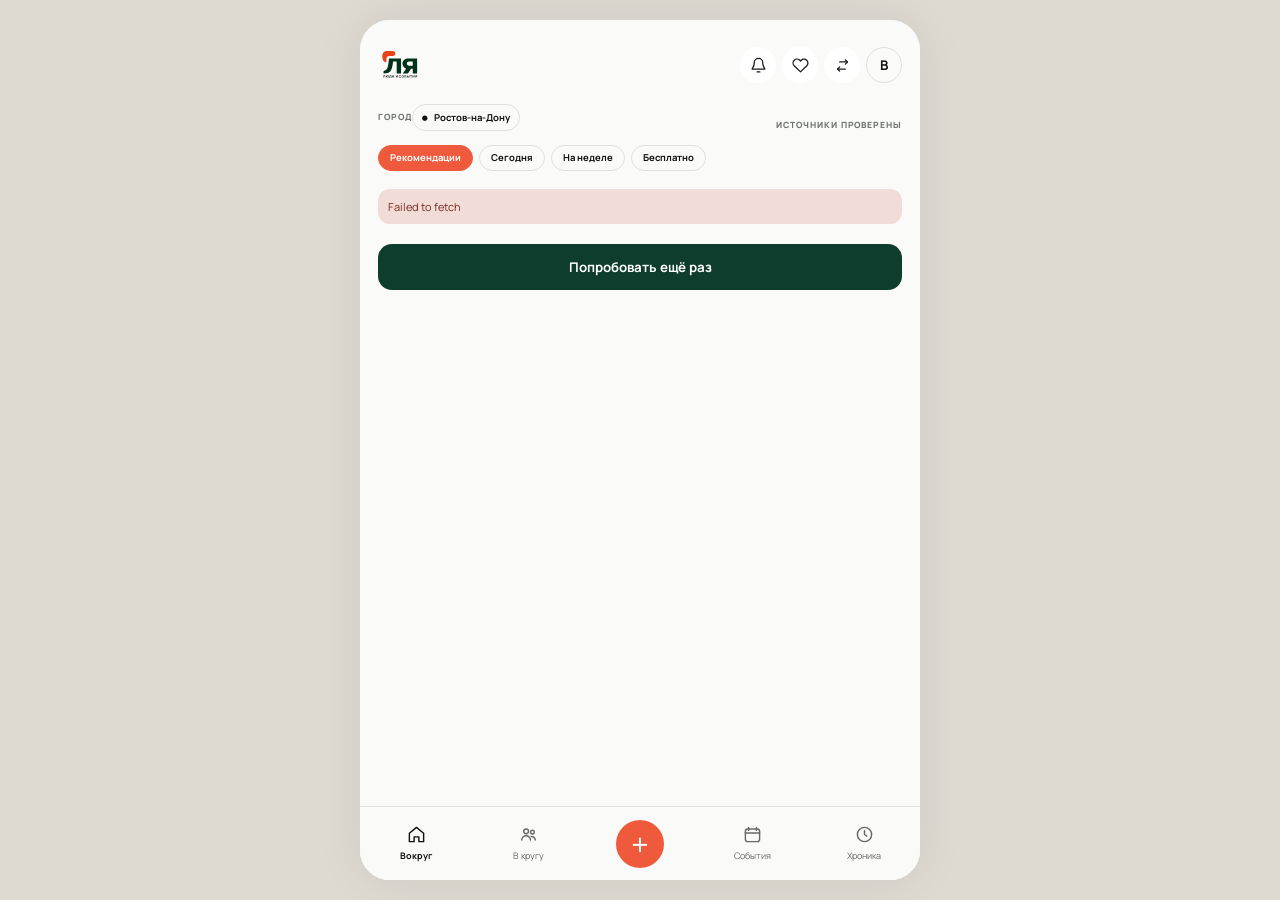
==== commit 3cc1c1cb: "fix: load PIN entry bridge after app bootstrap" ====
--- a/index.html
+++ b/index.html
@@ -26,7 +26,7 @@
   <link rel="stylesheet" href="/event-circle-invite.css?v=20261005-2">
   <link rel="stylesheet" href="/chronicle-v2.css?v=20261005-2">
   <link rel="stylesheet" href="/profile-v2.css?v=20261005-3">
-  <link rel="stylesheet" href="/business-hub.css?v=20261005-9">
+  <link rel="stylesheet" href="/business-hub.css?v=20261005-7">
 </head>
 <body>
 <div class="app">
@@ -110,6 +110,7 @@
 </script>
 
 <script defer src="/app.js?v=20261005-11"></script>
+<script defer src="/pin-entry-bridge.js?v=20261006-1"></script>
 <script defer src="/private-event-overrides.js?v=20260915-5"></script>
 <script defer src="/event-detail.js?v=20260924-2"></script>
 <script defer src="/rsvp-two-state.js?v=20260915-5"></script>
@@ -128,7 +129,7 @@
 <script defer src="/create-landing-v2.js?v=20261005-7"></script>
 <script defer src="/event-circle-invite.js?v=20261005-2"></script>
 <script defer src="/chronicle-v2.js?v=20261005-2"></script>
-<script defer src="/business-hub.js?v=20261005-11"></script>
+<script defer src="/business-hub.js?v=20261005-9"></script>
 <script defer src="/profile-v2.js?v=20261005-6"></script>
 </body>
 </html>
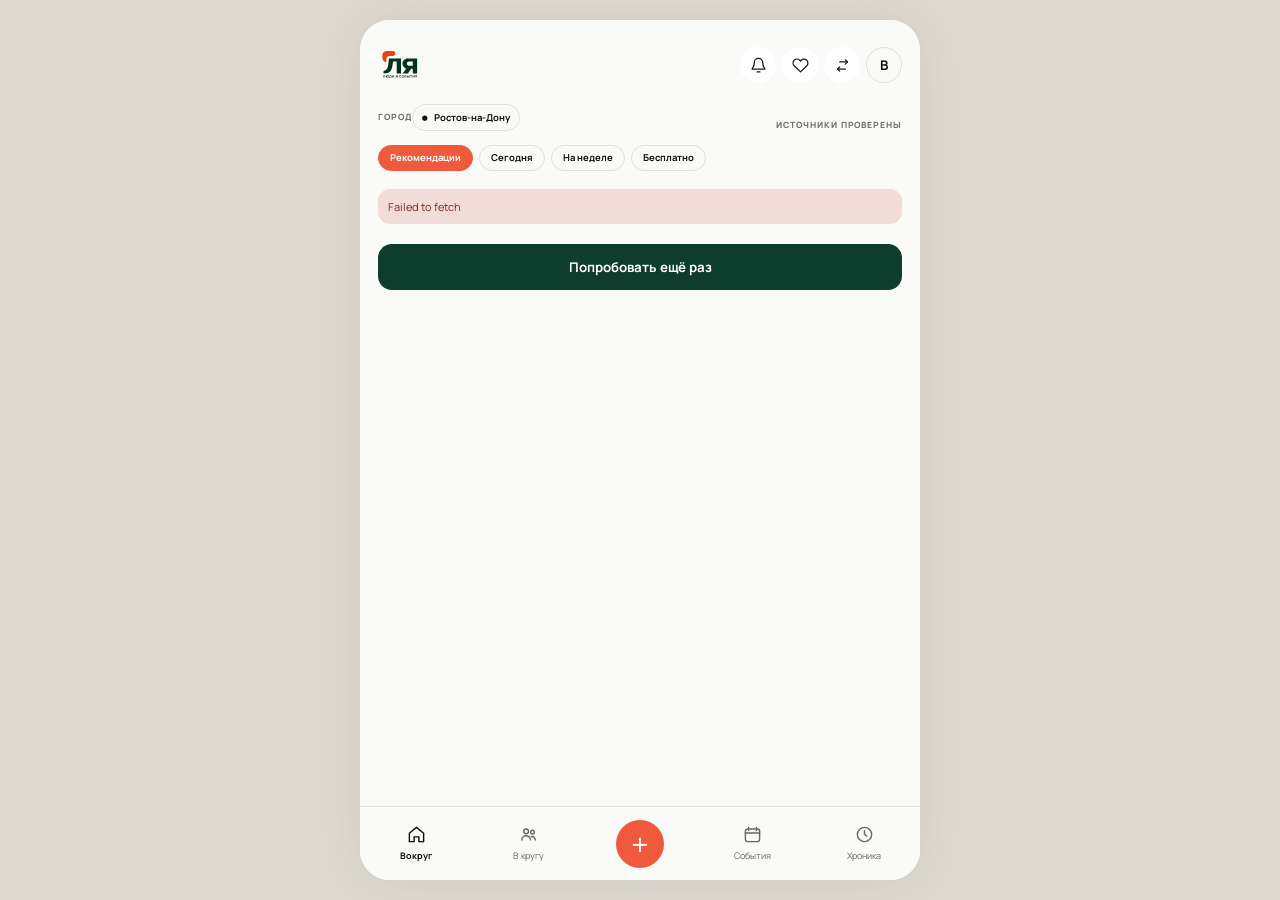
==== commit a93158f6: "refactor: remove legacy recovery UI and load auth core first" ====
--- a/index.html
+++ b/index.html
@@ -58,7 +58,7 @@
   <section class="view standalone eventView" data-view="event"><button class="eventBack" id="event-back">← Назад</button><div id="event-detail-root"><p class="muted">Загружаю событие…</p></div></section>
   <section class="view standalone" data-view="profile"><button class="back js-home">← Главная</button><div id="profile-root"></div></section>
   <section class="view standalone businessView" data-view="business"><div id="business-root"></div></section>
-  <section class="view standalone" data-view="login"><button class="back js-home">← Посмотреть приложение</button><div class="auth"><span class="ey">ЛЯ</span><h2 id="auth-title">Вход</h2><div class="tabs" id="auth-tabs"><button id="signup-tab" class="active">Регистрация</button><button id="login-tab">Почта и пароль</button></div><form id="auth-form"><button type="button" class="repeat authPinLogin" id="login-with-pin" hidden>Войти по PIN</button><label id="name-field">Имя<input id="auth-name" required></label><label>Email<input id="auth-email" type="email" autocomplete="email" required></label><label>Пароль<input id="auth-password" type="password" autocomplete="current-password" minlength="6" required></label><button type="button" class="authLink" id="forgot-password" hidden>Не помню пароль</button><div id="auth-status" class="status" hidden></div><button id="auth-submit" class="primary">Создать аккаунт</button></form><div id="password-reset-request" hidden><p class="authIntro">Введите почту аккаунта — пришлём ссылку для восстановления доступа.</p><form id="password-reset-request-form"><label>Email<input id="reset-email" type="email" autocomplete="email" required></label><div id="reset-request-status" class="status" hidden></div><button type="submit" class="primary">Отправить ссылку</button><button type="button" class="authLink authBackLink" id="reset-request-back">← Назад ко входу</button></form></div><div id="password-reset-new" hidden><p class="authIntro">Придумайте новый пароль. Профиль, события, Хроника и сообщества останутся на месте.</p><form id="password-reset-new-form"><label>Новый пароль<input id="reset-new-password" type="password" autocomplete="new-password" minlength="6" required></label><label>Повторите пароль<input id="reset-new-password-2" type="password" autocomplete="new-password" minlength="6" required></label><div id="reset-new-status" class="status" hidden></div><button type="submit" class="primary">Сохранить новый пароль</button><button type="button" class="authLink authBackLink" id="reset-new-restart">Запросить новую ссылку</button></form></div></div></section>
+  <section class="view standalone" data-view="login"><button class="back js-home">← Посмотреть приложение</button><div class="auth"><span class="ey">ЛЯ</span><h2 id="auth-title">Вход</h2><div class="tabs" id="auth-tabs"><button id="signup-tab">Регистрация</button><button id="login-tab" class="active">Почта и пароль</button></div><form id="auth-form"><button type="button" class="repeat authPinLogin" id="login-with-pin" hidden>Войти по PIN</button><label id="name-field" style="display:none">Имя<input id="auth-name" required></label><label>Email<input id="auth-email" type="email" autocomplete="email" required></label><label>Пароль<input id="auth-password" type="password" autocomplete="current-password" minlength="6" required></label><button type="button" class="authLink" id="forgot-password">Не помню пароль</button><div id="auth-status" class="status" hidden></div><button id="auth-submit" class="primary">Войти</button></form><div id="password-reset-request" hidden><p class="authIntro">Введите почту аккаунта — пришлём ссылку для восстановления доступа.</p><form id="password-reset-request-form"><label>Email<input id="reset-email" type="email" autocomplete="email" required></label><div id="reset-request-status" class="status" hidden></div><button type="submit" class="primary">Отправить ссылку</button><button type="button" class="authLink authBackLink" id="reset-request-back">← Назад ко входу</button></form></div></div></section>
 
   <div class="pinGate" id="pin-gate" hidden><div class="pinGateCard"><span class="ey">ЛЯ · БЫСТРЫЙ ВХОД</span><h2>Введите PIN</h2><p id="pin-gate-user">4 цифры</p><form id="pin-unlock-form"><input id="pin-unlock-input" class="pinInput" type="password" inputmode="numeric" pattern="[0-9]*" maxlength="4" autocomplete="off" aria-label="PIN"><div id="pin-unlock-status" class="status" hidden></div><button type="submit" class="primary">Войти</button></form><button type="button" class="authLink pinForgot" id="pin-forgot">Не помню PIN</button></div></div>
 <div class="pinGate" id="pin-setup-gate" hidden><div class="pinGateCard"><span class="ey">ЛЯ · БЫСТРЫЙ ВХОД</span><h2>Придумайте PIN</h2><p>4 цифры для быстрого входа на этом устройстве. Пароль аккаунта остаётся запасным способом входа.</p><form id="pin-setup-form"><label>PIN<input id="pin-setup-input" class="pinInput" type="password" inputmode="numeric" pattern="[0-9]*" maxlength="4" autocomplete="off" required></label><label>Повторите PIN<input id="pin-setup-input-2" class="pinInput" type="password" inputmode="numeric" pattern="[0-9]*" maxlength="4" autocomplete="off" required></label><div id="pin-setup-status" class="status" hidden></div><button type="submit" class="primary">Сохранить PIN</button></form></div></div>
@@ -109,8 +109,8 @@
 })();
 </script>
 
-<script defer src="/app.js?v=20261005-11"></script>
-<script defer src="/pin-entry-bridge.js?v=20261006-1"></script>
+<script defer src="/auth-core.js?v=20261006-2"></script>
+<script defer src="/app.js?v=20261006-1"></script>
 <script defer src="/private-event-overrides.js?v=20260915-5"></script>
 <script defer src="/event-detail.js?v=20260924-2"></script>
 <script defer src="/rsvp-two-state.js?v=20260915-5"></script>
--- a/styles.css
+++ b/styles.css
@@ -22,18 +22,25 @@
 .authLink{border:0;background:transparent;color:#5f665f;font:700 10px/1.2 Manrope,Arial,sans-serif;padding:5px 0;text-align:left}
 .authBackLink{display:block;margin-top:10px;text-align:center;width:100%}
 .authIntro{margin:0 0 14px;color:#6e746f;font-size:11px;line-height:1.5}
-.pinGate{position:fixed;inset:0;z-index:1200;background:#FAFAF8;display:grid;place-items:center;padding:24px}
+.pinGate{position:fixed;inset:0;z-index:1200;background:#FAFAF8;display:flex;align-items:center;justify-content:center;padding:max(12px,env(safe-area-inset-top)) 14px max(12px,env(safe-area-inset-bottom));overflow:auto}
 .pinGate[hidden]{display:none}
-.pinGateCard{width:min(100%,380px);background:#fff;border:1px solid #e2ddd5;border-radius:24px;padding:24px;box-shadow:0 24px 70px #00000014}
-.pinGateCard h2{font:700 28px/1.05 Manrope,Arial,sans-serif;margin:8px 0 7px}
-.pinGateCard>p{color:#747a75;font-size:11px;line-height:1.5;margin:0 0 18px}
-.pinGateCard form{display:grid;gap:10px}
-.pinGateCard label{display:grid;gap:6px;font-size:10px;font-weight:800}
-.pinInput{height:54px;border:1px solid #d8d1c6;border-radius:15px;background:#fff;padding:0 16px;text-align:center;font:800 25px/1 Manrope,Arial,sans-serif;letter-spacing:.38em}
+.pinGateCard{width:min(100%,340px);max-height:calc(100dvh - 20px - env(safe-area-inset-top) - env(safe-area-inset-bottom));overflow:auto;overscroll-behavior:contain;background:#fff;border:1px solid #e2ddd5;border-radius:20px;padding:16px 18px;box-shadow:0 18px 48px #00000012}
+.pinGateCard .ey{font-size:9px;letter-spacing:1.4px}
+.pinGateCard h2{font:700 22px/1.05 Manrope,Arial,sans-serif;margin:6px 0}
+.pinGateCard>p{color:#747a75;font-size:10px;line-height:1.4;margin:0 0 10px}
+.pinGateCard form{display:grid;gap:8px}
+.pinGateCard label{display:grid;gap:4px;font-size:9px;font-weight:800}
+.pinInput{height:46px;border:1px solid #d8d1c6;border-radius:13px;background:#fff;padding:0 14px;text-align:center;font:800 22px/1 Manrope,Arial,sans-serif;letter-spacing:.34em}
 .pinInput:focus{outline:none;border-color:#171815}
-.pinForgot{display:block;margin:12px auto 0;text-align:center}
-.pinGate .status{margin:0}
+.pinGateCard .primary{min-height:44px;padding:11px 14px}
+.pinForgot{display:block;margin:8px auto 0;text-align:center}
+.pinGate .status{margin:0;padding:9px 10px;font-size:10px}
+@media (max-height:620px){.pinGate{align-items:flex-start;padding-top:8px}.pinGateCard{margin:auto 0;width:min(100%,326px);padding:12px 16px}.pinGateCard h2{font-size:20px}.pinGateCard>p{font-size:9px;margin-bottom:7px}.pinGateCard form{gap:6px}.pinInput{height:42px}.pinGateCard .primary{min-height:40px;padding:9px 12px}}
 
 .authPinLogin{width:100%;margin:0 0 14px;padding:12px 14px;border-color:#171815;background:#fff;color:#171815;font:800 11px/1 Manrope,Arial,sans-serif}
 .authPinLogin[hidden]{display:none}
 .authPinLogin:disabled{opacity:.55}
+
+.lyaPasswordField{position:relative;display:block}
+.lyaPasswordField input{width:100%;padding-right:78px}
+.lyaPasswordToggle{position:absolute;right:10px;top:50%;transform:translateY(-50%);border:0;background:transparent;color:#5f665f;font:700 10px/1 Manrope,Arial,sans-serif;padding:8px;z-index:2}
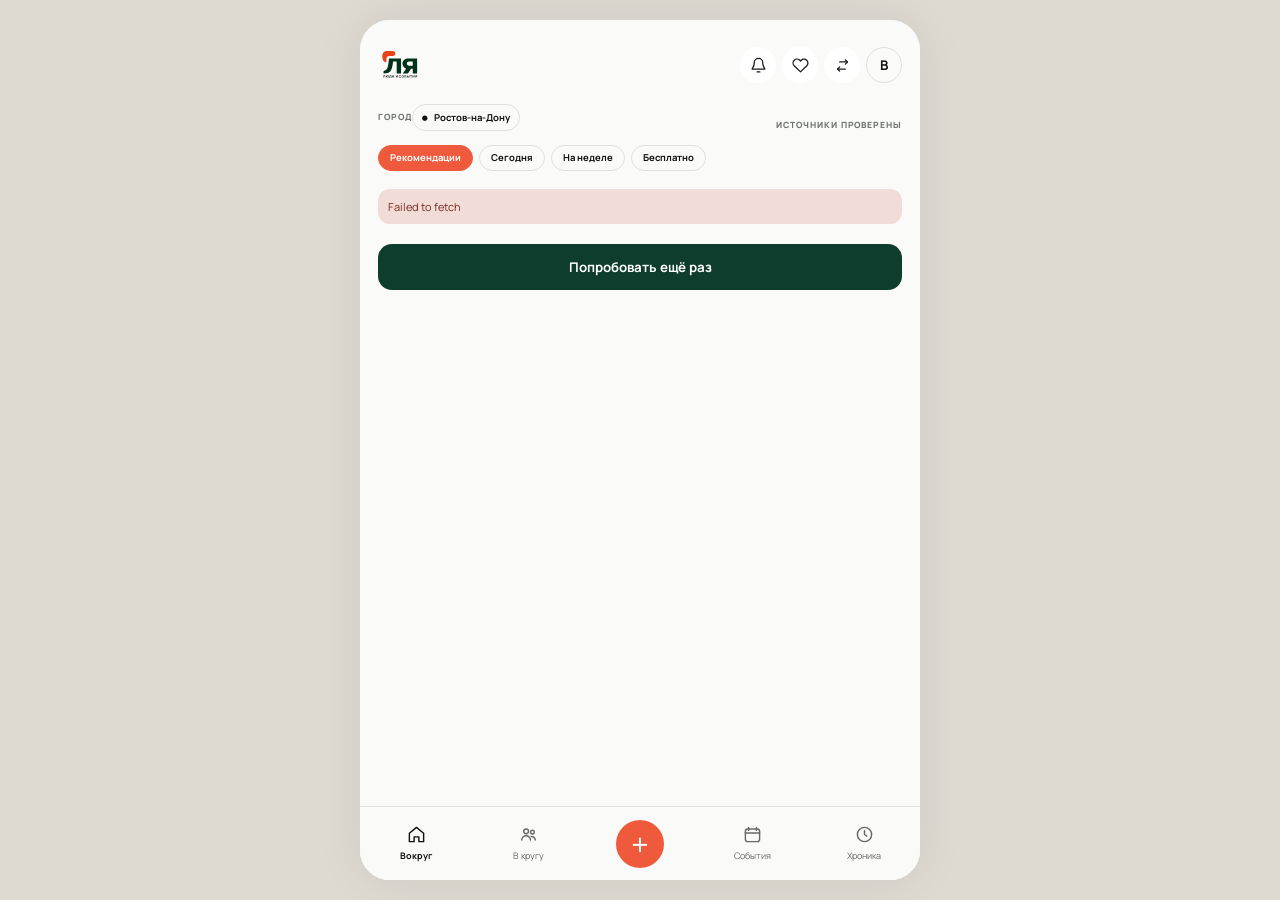
==== commit 898de8ca: "refactor: route all login fallbacks through auth core" ====
--- a/index.html
+++ b/index.html
@@ -91,7 +91,7 @@
   function fallbackView(name){var views=document.querySelectorAll('.view');for(var i=0;i<views.length;i++)views[i].classList.toggle('active',views[i].getAttribute('data-view')===name);var nav=document.querySelectorAll('.nav');for(var j=0;j<nav.length;j++)nav[j].classList.toggle('active',nav[j].getAttribute('data-go')===name);var bottom=document.getElementById('bottom-nav');if(bottom)bottom.style.display=(name==='profile'||name==='login')?'none':'grid';window.scrollTo(0,0)}
   function session(){try{return JSON.parse(localStorage.getItem('vmeste_session_v1')||'null')}catch(e){return null}}
   function sheet(title,body){var old=document.querySelector('.homeToolsOverlay');if(old)old.remove();var o=document.createElement('div');o.className='homeToolsOverlay';o.innerHTML='<div class="homeToolsSheet"><div class="homeToolsHead"><h2>'+esc(title)+'</h2><button class="homeToolsClose">×</button></div><div class="homeToolsBody">'+body+'</div></div>';document.body.appendChild(o);o.querySelector('.homeToolsClose').onclick=function(){o.remove()};o.onclick=function(e){if(e.target===o)o.remove()};return o}
-  function needLogin(){fallbackView('login')}
+  function needLogin(){if(window.LyaAuth&&typeof window.LyaAuth.openLogin==='function')window.LyaAuth.openLogin();else fallbackView('login')}
   function api(url,action,payload,token,done){var x=new XMLHttpRequest();x.open('POST',url,true);x.setRequestHeader('Content-Type','application/json');if(token)x.setRequestHeader('Authorization','Bearer '+token);x.timeout=6500;x.onreadystatechange=function(){if(x.readyState!==4)return;var d={};try{d=JSON.parse(x.responseText||'{}')}catch(e){}done(x.status>=200&&x.status<300,d)};x.onerror=function(){done(false,{})};x.ontimeout=function(){done(false,{})};var b={action:action};for(var k in payload)b[k]=payload[k];x.send(JSON.stringify(b))}
   function topFallback(kind){var s=session();if(!s||!s.access_token){needLogin();return}if(kind==='notifications'){var o=sheet('Оповещения','<div class="homeToolsEmpty">Загружаю…</div>');api('https://nmeoakrpafxhpdrplsuo.supabase.co/functions/v1/vmeste-api','list_events',{},s.access_token,function(ok,d){var b=o.querySelector('.homeToolsBody');if(!ok){b.innerHTML='<div class="homeToolsEmpty">Не удалось загрузить оповещения.</div>';return}var a=(d.invited_events||[]).filter(function(e){return e.invitation_status==='pending'});b.innerHTML=a.length?a.map(function(e){return '<article class="homeNotification"><small>ПРИГЛАШЕНИЕ</small><h3>'+esc(e.title)+'</h3><p>'+esc(e.location_name||'')+'</p></article>'}).join(''):'<div class="homeToolsEmpty">Новых уведомлений пока нет.</div>'})}else if(kind==='liked'){var o2=sheet('Понравилось','<div class="homeToolsEmpty">Загружаю…</div>');api('https://nmeoakrpafxhpdrplsuo.supabase.co/functions/v1/vmeste-afisha-api','feed',{city:'Ростов-на-Дону'},s.access_token,function(ok,d){var b=o2.querySelector('.homeToolsBody');if(!ok){b.innerHTML='<div class="homeToolsEmpty">Не удалось загрузить понравившиеся.</div>';return}var ids=d.liked||[],a=(d.events||[]).filter(function(e){return ids.indexOf(e.id)>=0});b.innerHTML=a.length?a.map(function(e){return '<article class="homeLikedItem"><h3>'+esc(e.title)+'</h3><p>'+esc(e.venue||'')+'</p></article>'}).join(''):'<div class="homeToolsEmpty">Понравившихся мероприятий пока нет.</div>'})}else{var o3=sheet('Сравнение','<div class="homeToolsEmpty">Загружаю…</div>');api('https://nmeoakrpafxhpdrplsuo.supabase.co/functions/v1/vmeste-afisha-api','compare',{},s.access_token,function(ok,d){var b=o3.querySelector('.homeToolsBody'),a=d.events||[];b.innerHTML=ok&&a.length?a.map(function(e){return '<article class="homeLikedItem"><h3>'+esc(e.title)+'</h3><p>'+esc(e.venue||'')+'</p></article>'}).join(''):'<div class="homeToolsEmpty">Для сравнения пока ничего не выбрано.</div>'})}}
   function applyFilter(f){var items=current.slice(),today=dateKey(new Date()),end=new Date();end.setDate(end.getDate()+7);if(f==='today')items=items.filter(function(e){return dateKey(e.starts_at)===today});if(f==='week')items=items.filter(function(e){return new Date(e.starts_at)<=end});if(f==='free')items=items.filter(function(e){return e.is_free});render(items)}
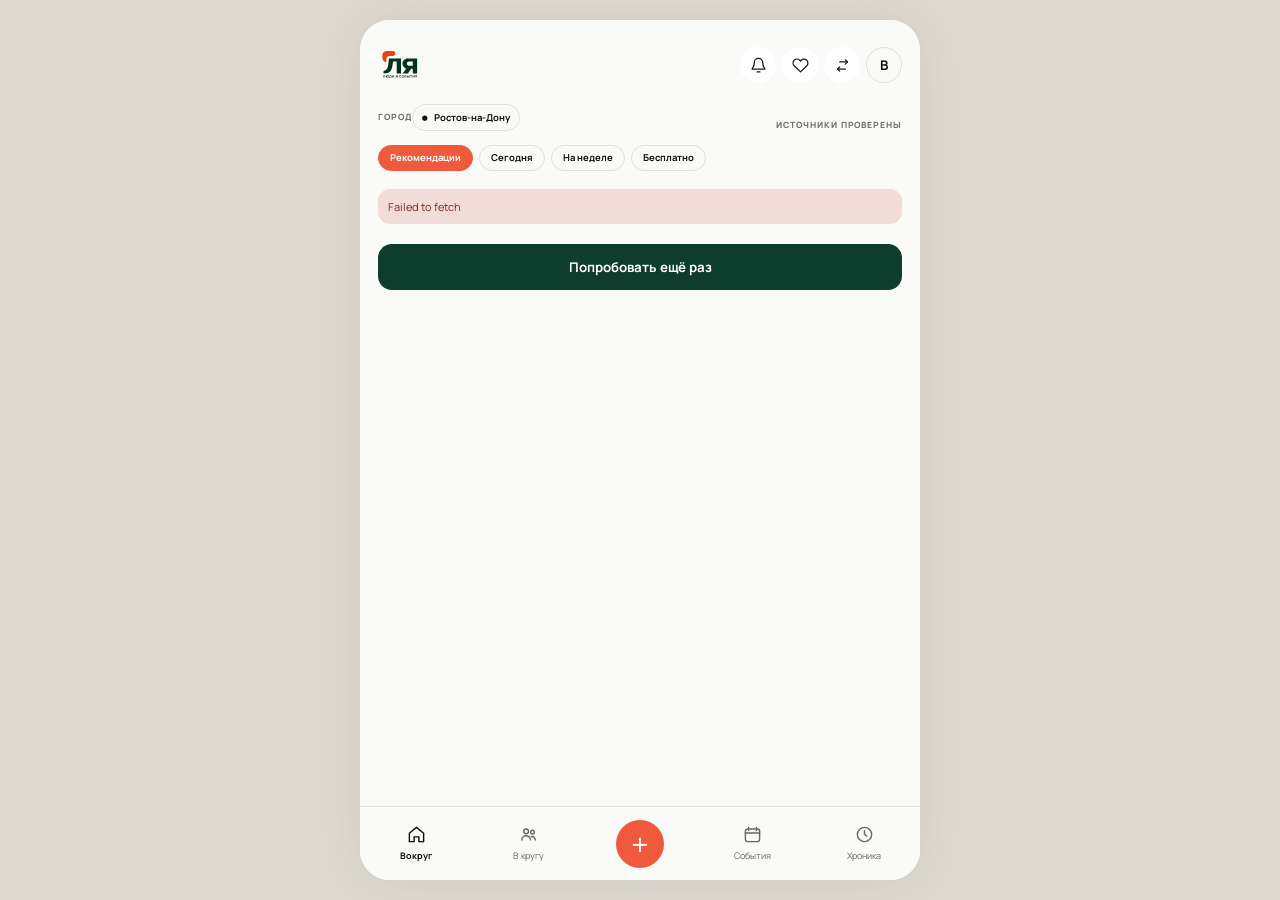
==== commit 1279108a: "Merge 8d39cb9f8e53cc4dd63474be5b48c5a425046a6f into 92cd8d255baef44c5fecfd06c106c8e0ec1f034e" ====
--- a/index.html
+++ b/index.html
@@ -26,7 +26,7 @@
   <link rel="stylesheet" href="/event-circle-invite.css?v=20261005-2">
   <link rel="stylesheet" href="/chronicle-v2.css?v=20261005-2">
   <link rel="stylesheet" href="/profile-v2.css?v=20261005-3">
-  <link rel="stylesheet" href="/business-hub.css?v=20261005-7">
+  <link rel="stylesheet" href="/business-hub.css?v=20261005-9">
 </head>
 <body>
 <div class="app">
@@ -129,7 +129,7 @@
 <script defer src="/create-landing-v2.js?v=20261005-7"></script>
 <script defer src="/event-circle-invite.js?v=20261005-2"></script>
 <script defer src="/chronicle-v2.js?v=20261005-2"></script>
-<script defer src="/business-hub.js?v=20261005-9"></script>
+<script defer src="/business-hub.js?v=20261005-11"></script>
 <script defer src="/profile-v2.js?v=20261005-6"></script>
 </body>
 </html>
